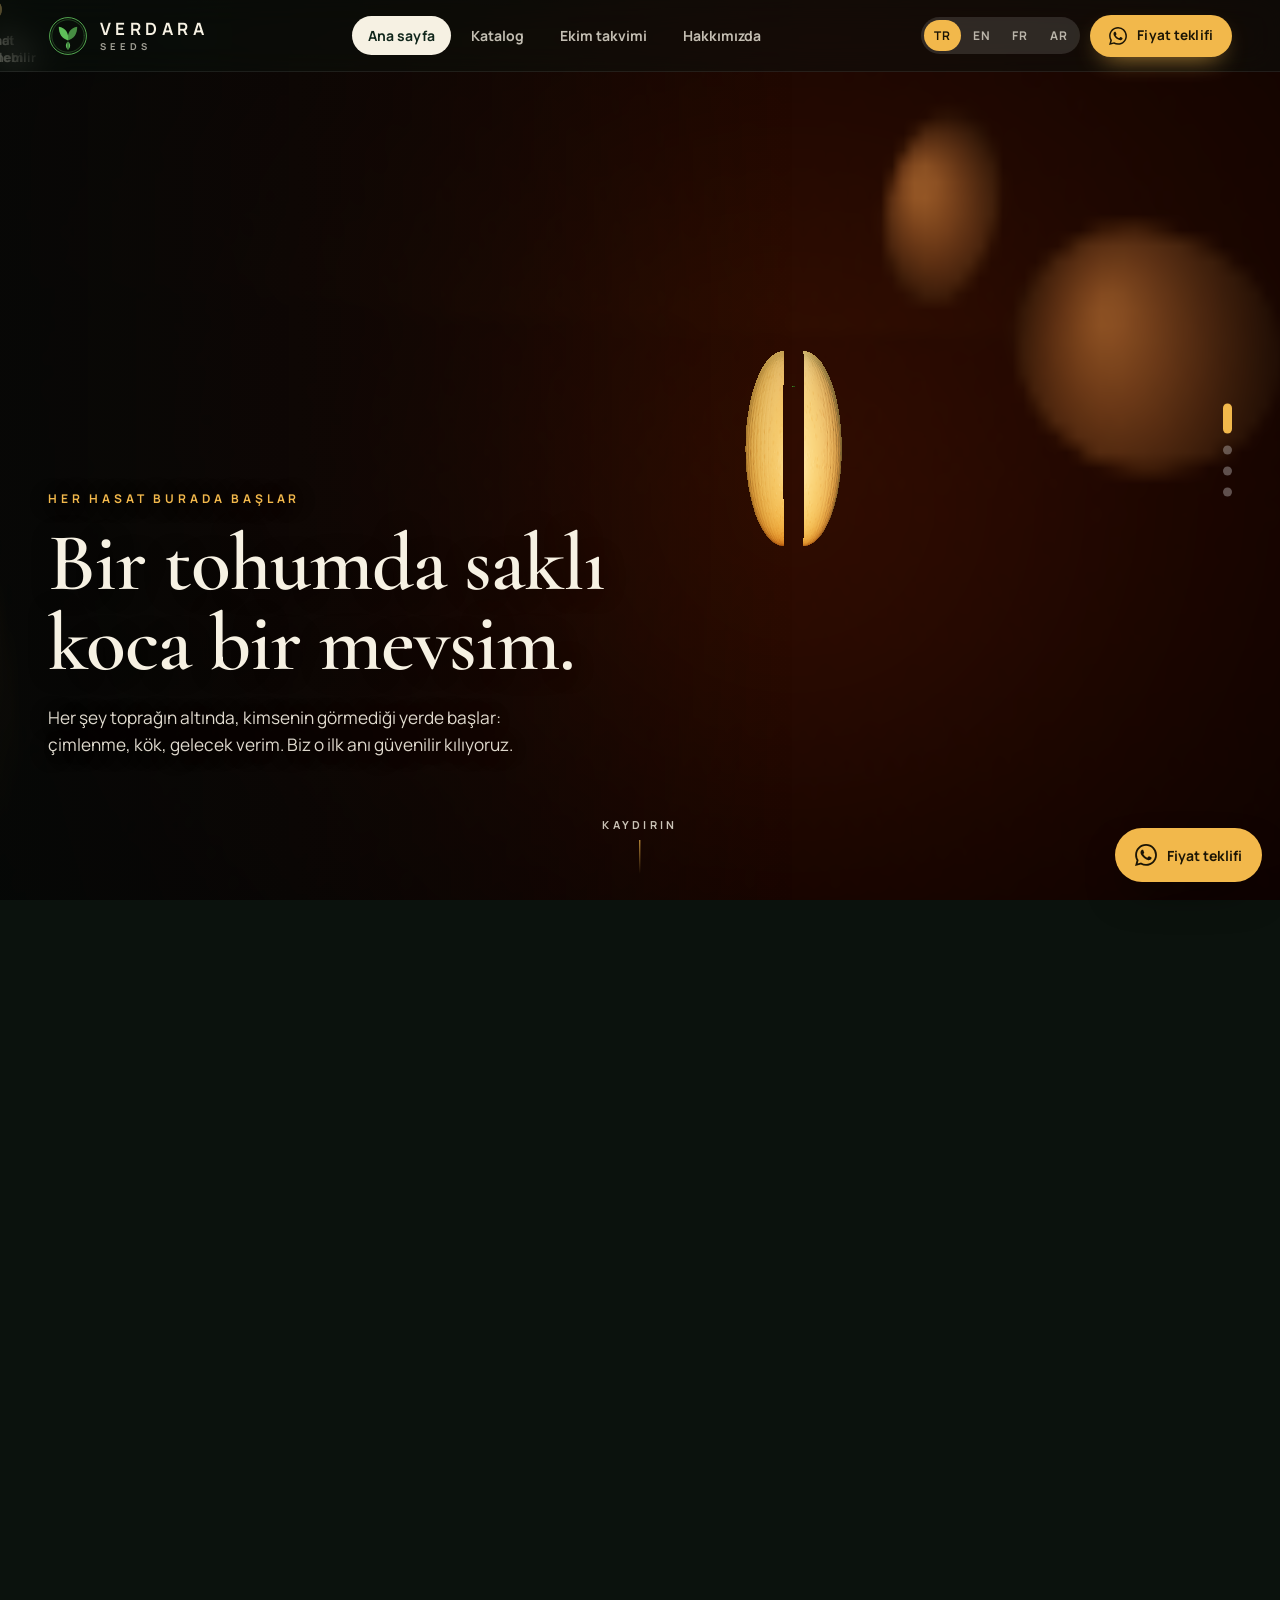
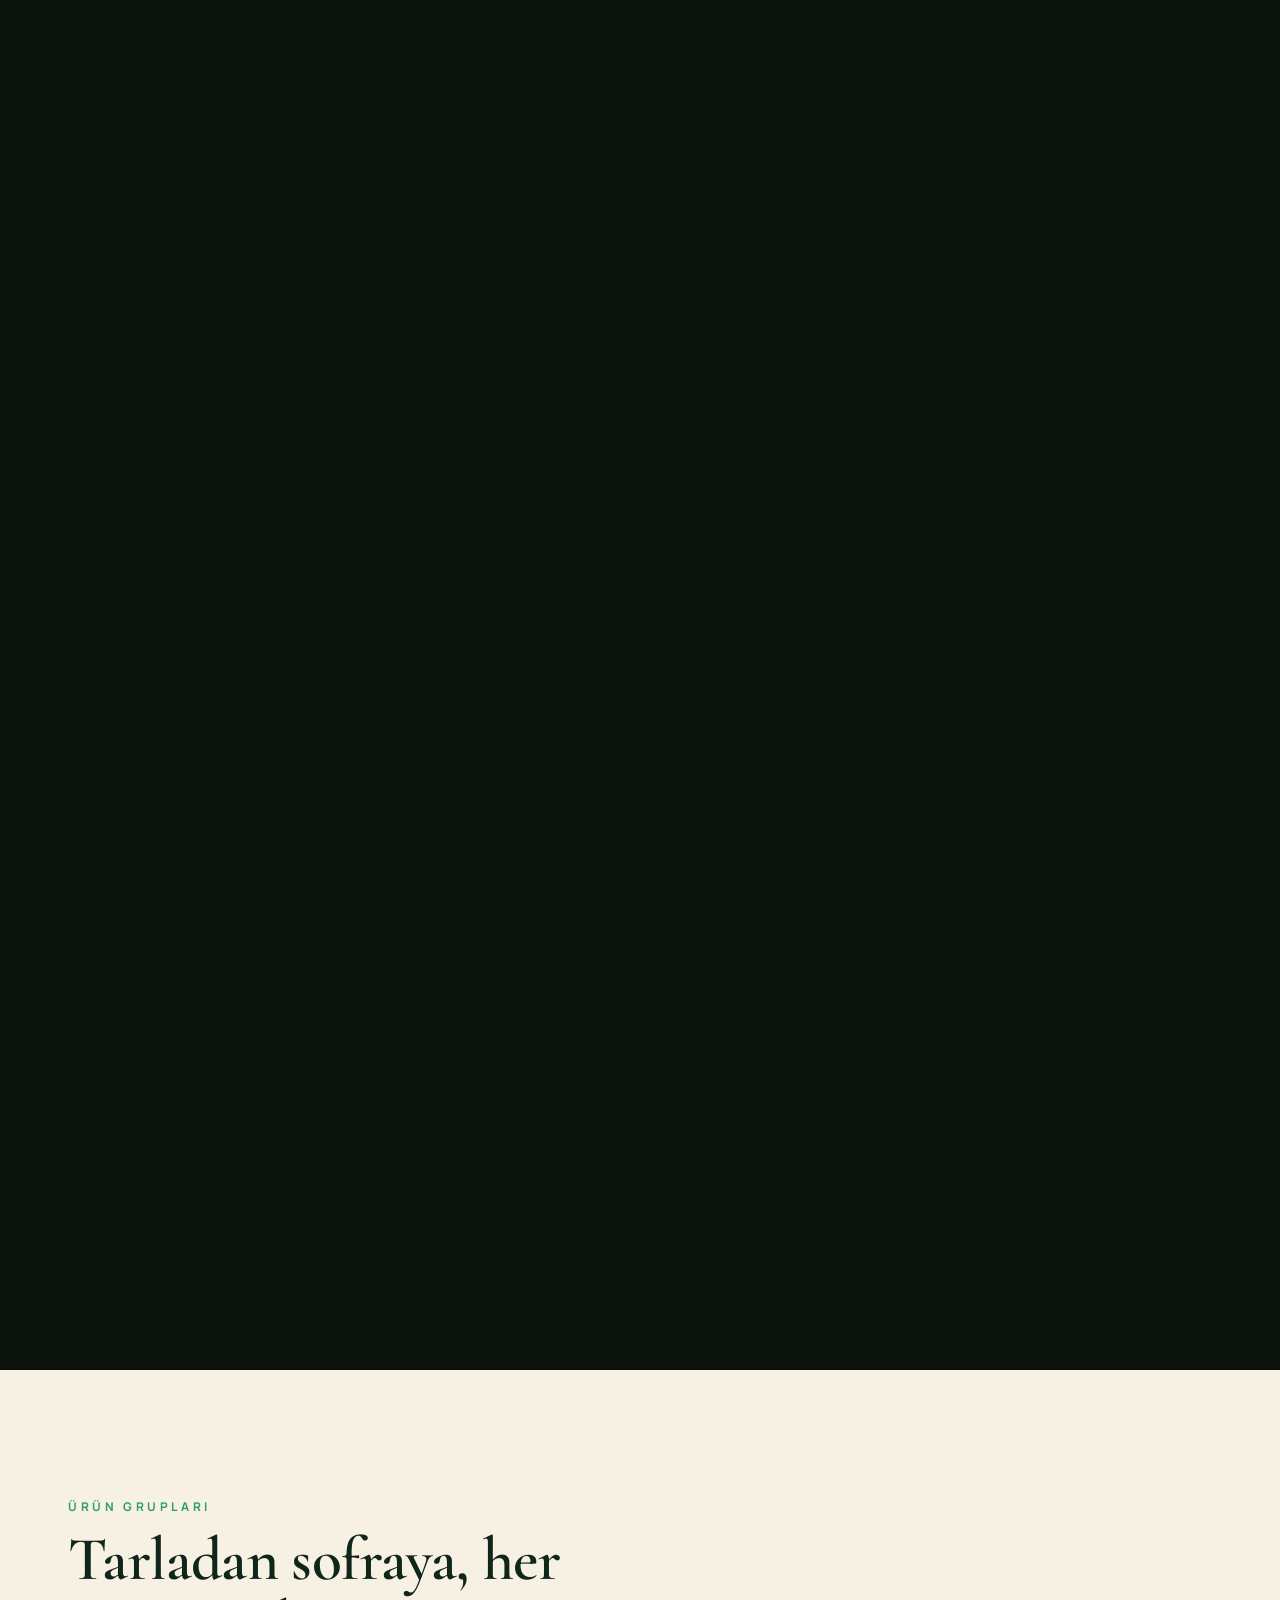
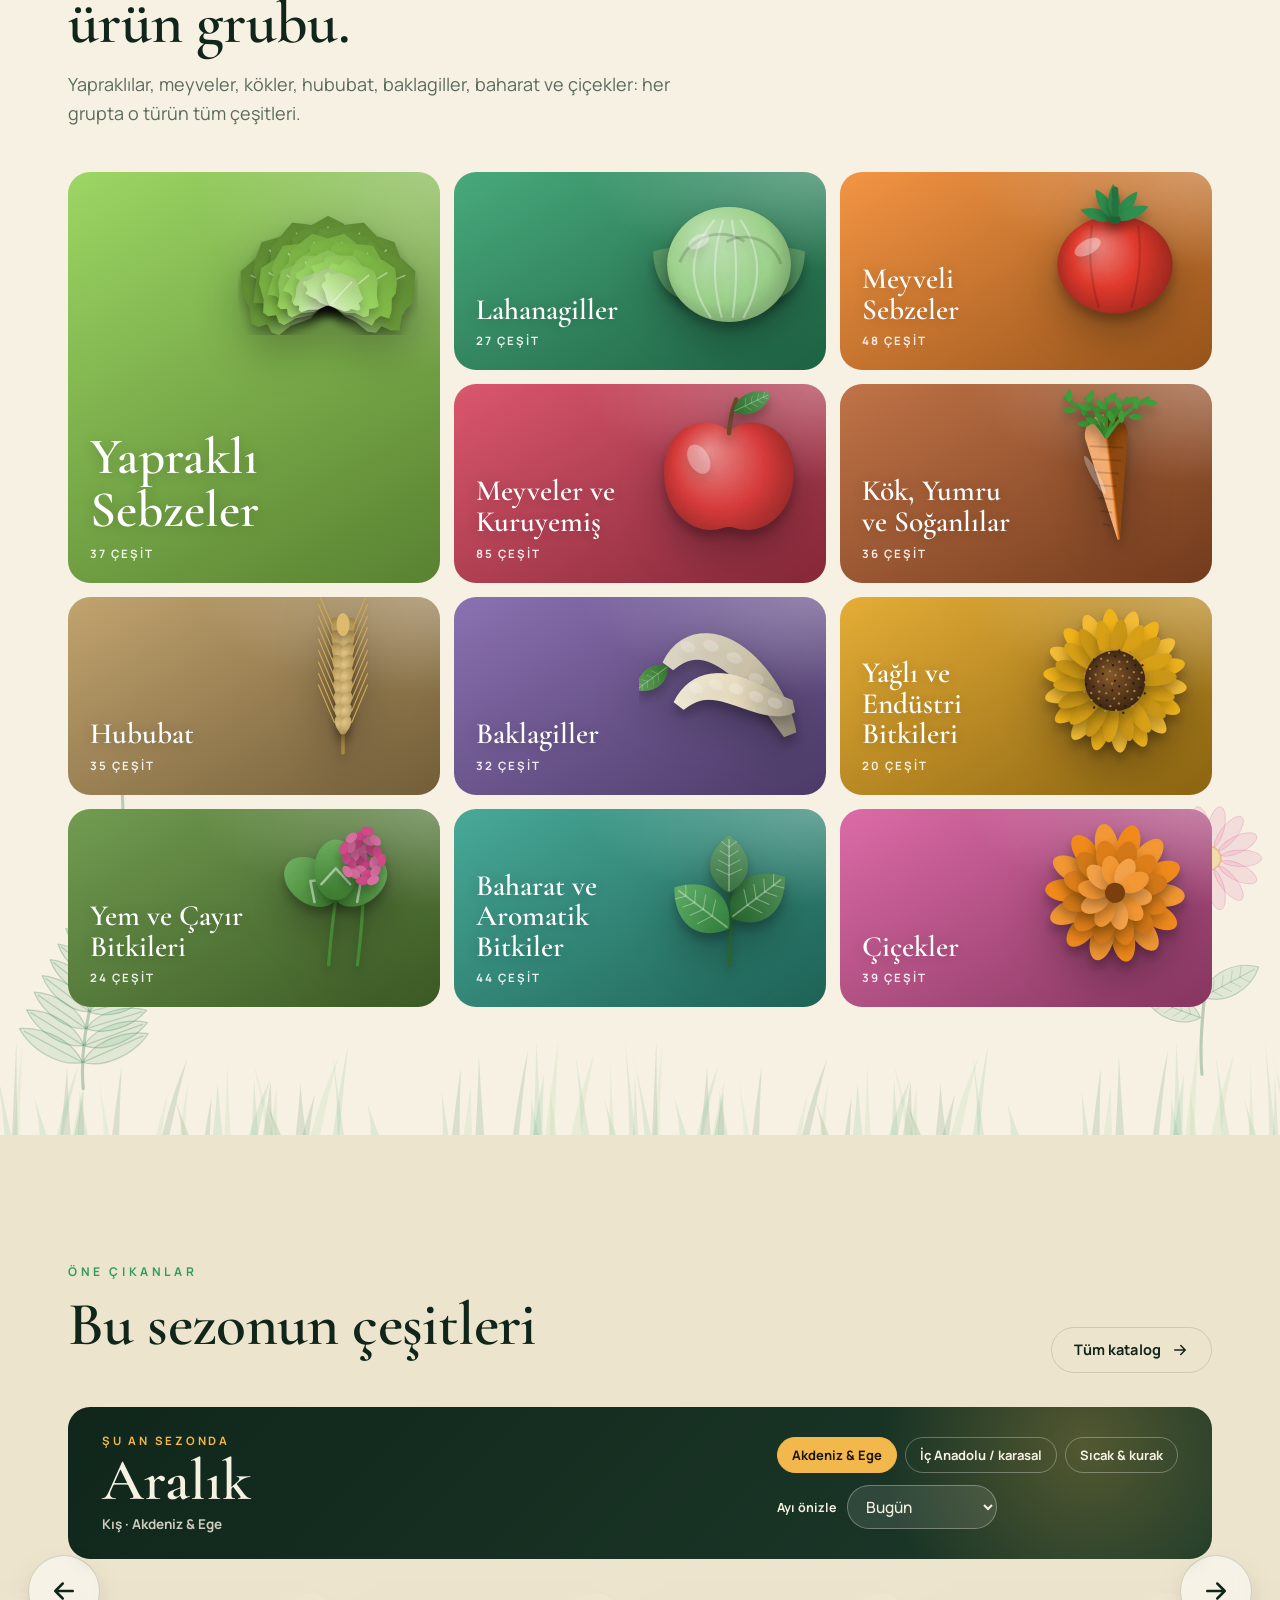
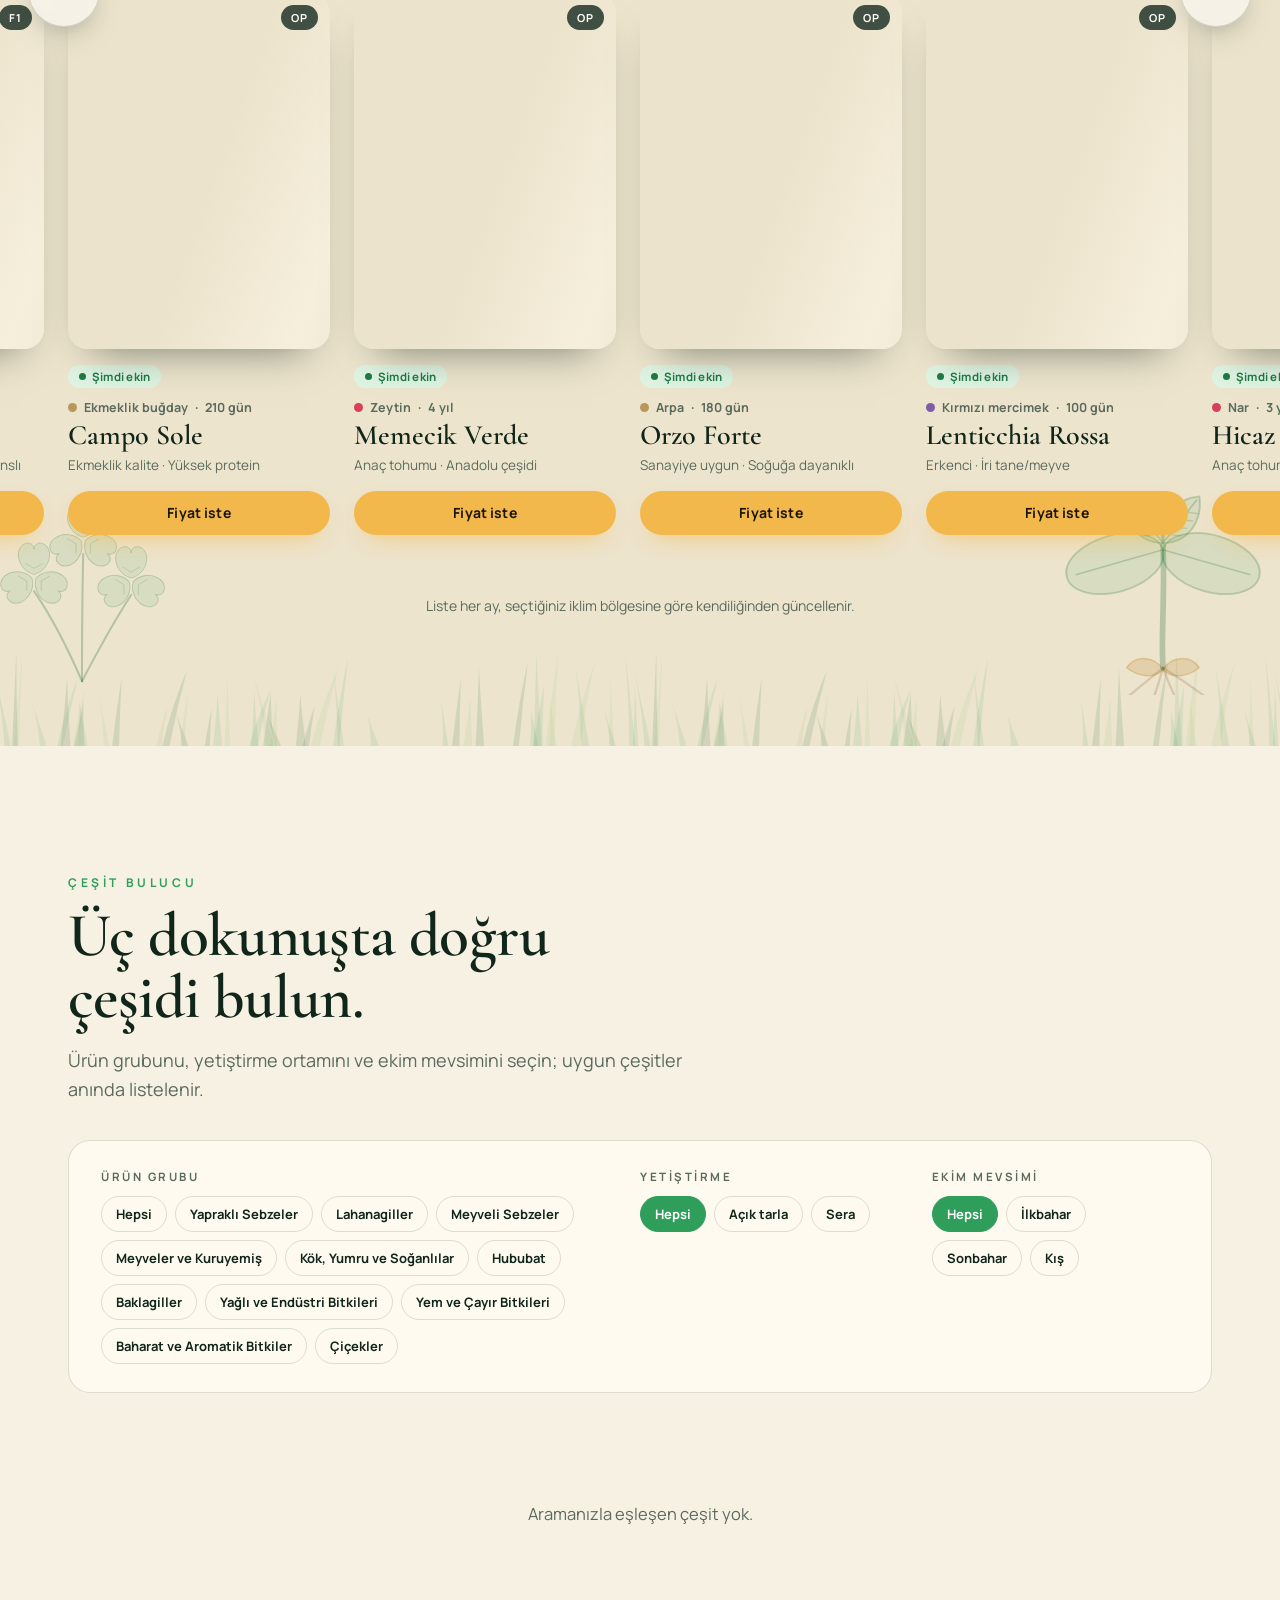
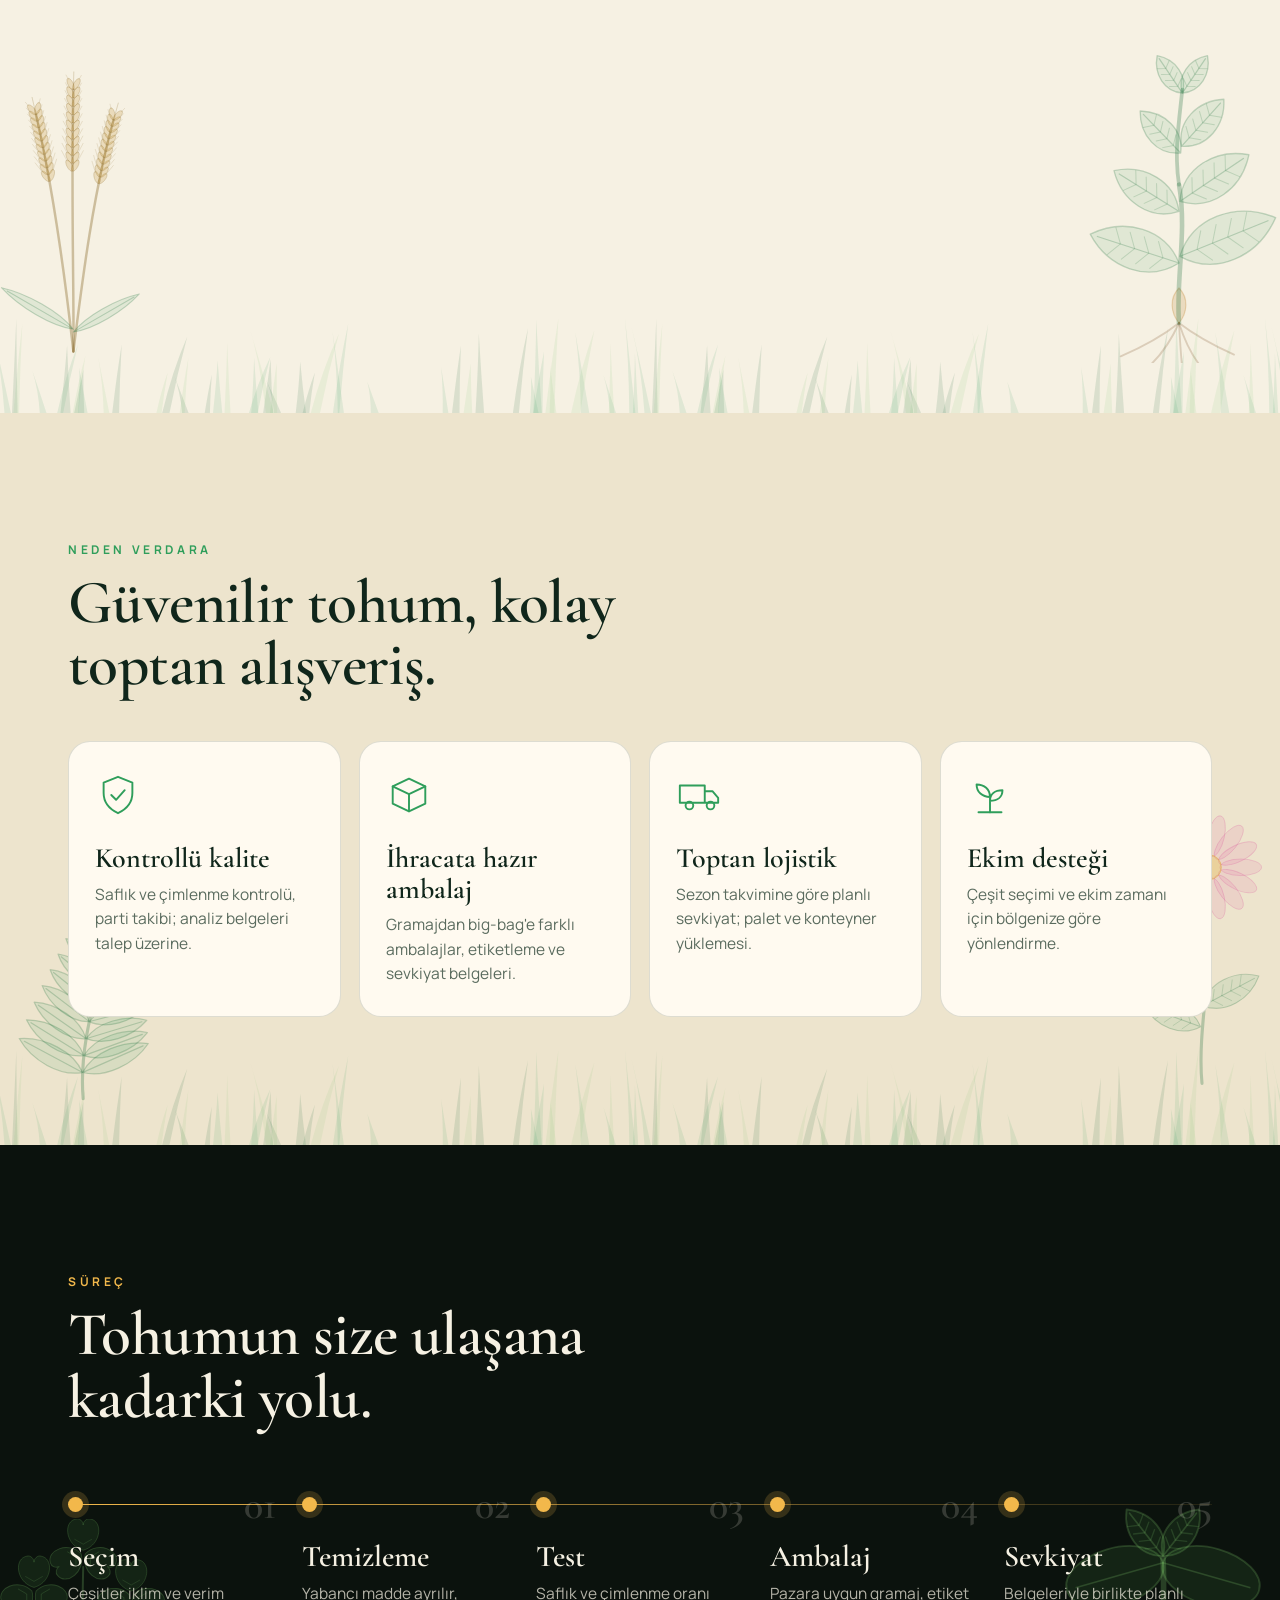
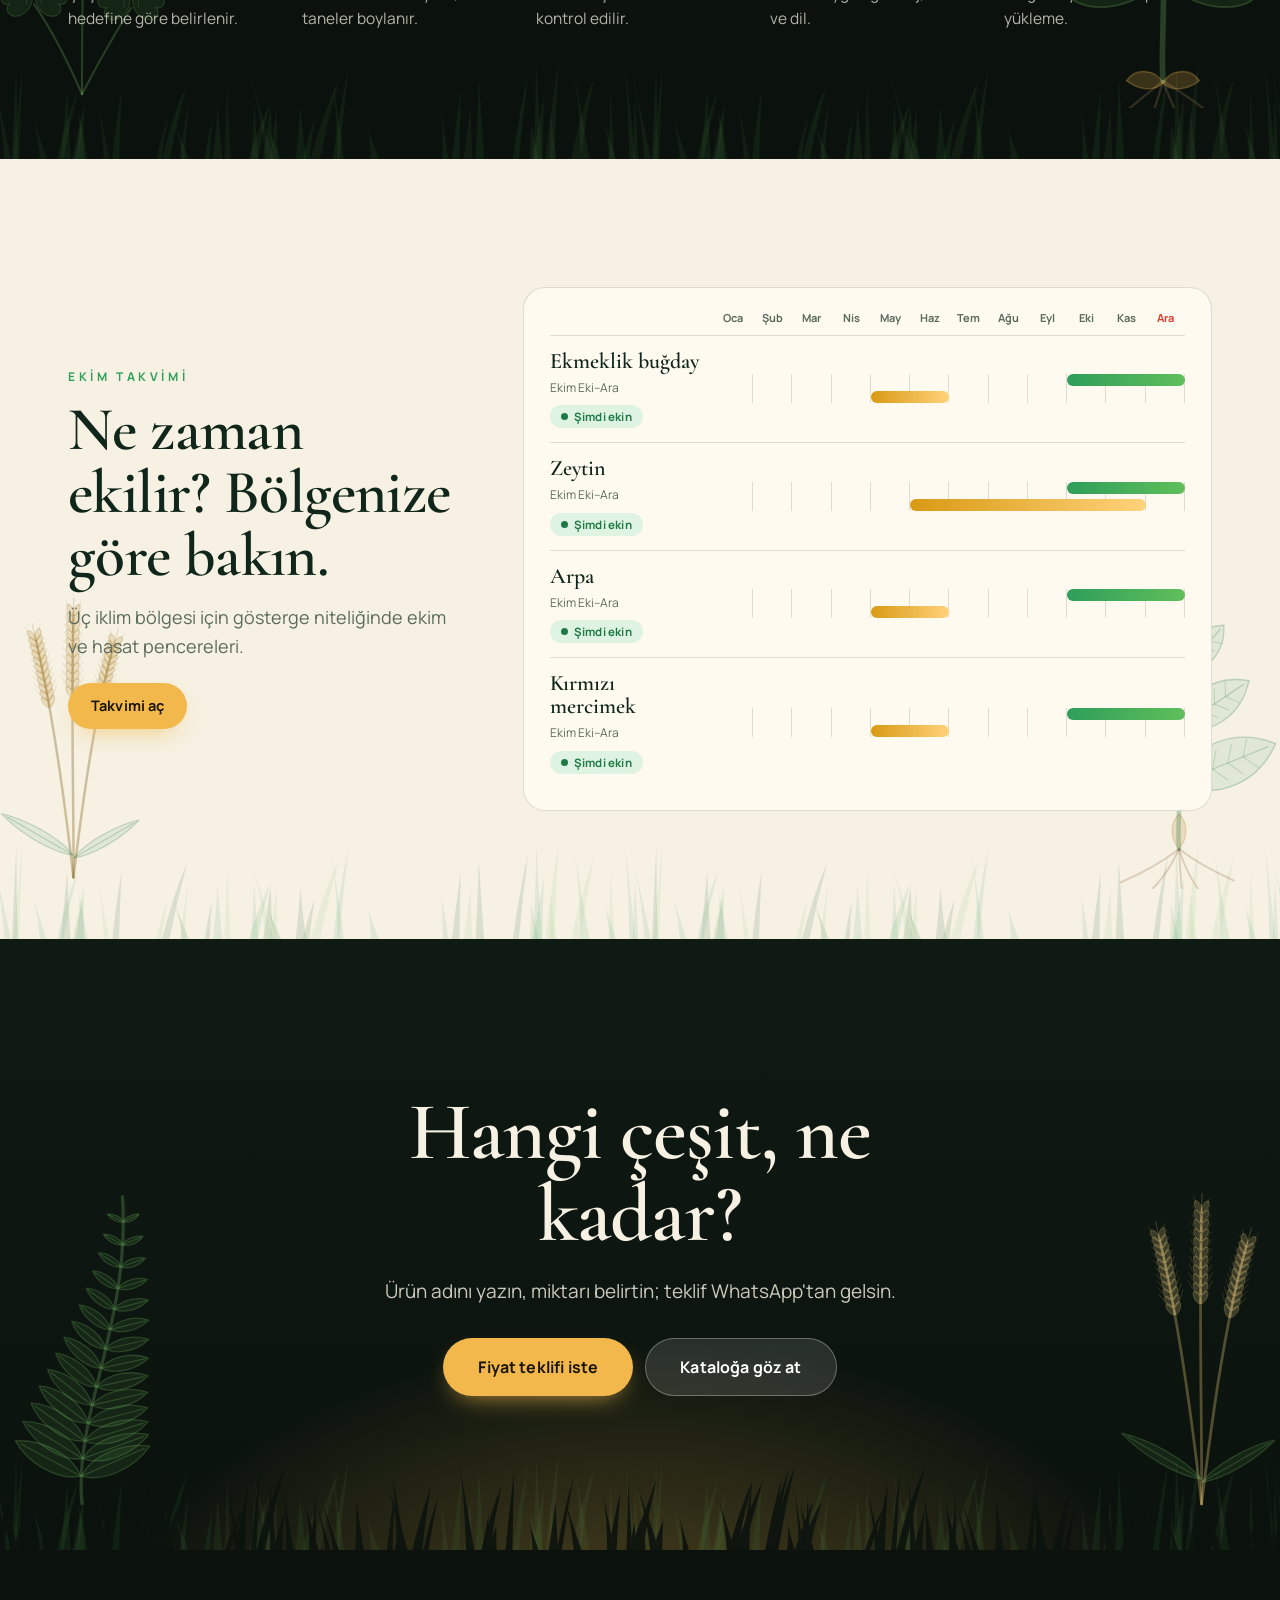
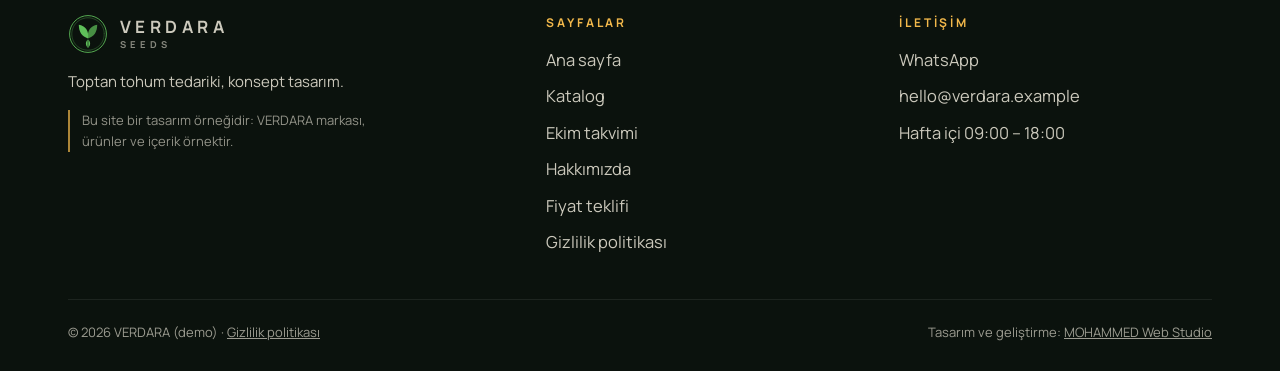
==== index.html @ 644603b7 "Phone lite mode: lighter hero background, no blur filters or plant backdrops on phones, shimmer stop" ====
<!doctype html>
<html lang="tr" dir="ltr">
<head>
<meta charset="utf-8">
<meta name="viewport" content="width=device-width,initial-scale=1,maximum-scale=1,user-scalable=no,viewport-fit=cover">
<title>VERDARA | Toptan tohum tedariki</title>
<meta name="description" content="VERDARA, toptan tohum tedariki için bir marka ve web sitesi tasarım örneğidir.">
<meta name="color-scheme" content="only light">
<meta name="supported-color-schemes" content="light">
<meta name="darkreader-lock">
<style>html{color-scheme:only light;forced-color-adjust:none;background:#f6f1e3}</style>
<meta name="robots" content="noindex,nofollow">
<meta name="theme-color" content="#0b120d">
<meta property="og:title" content="VERDARA · Seeds">
<meta property="og:description" content="Wholesale seed supply: catalogue, sowing calendar, price quotes on WhatsApp. Design demo.">
<meta property="og:image" content="https://housinasaad-creator.github.io/verdara-seeds-demo/assets/og.jpg">
<link rel="icon" href="assets/favicon.svg" type="image/svg+xml">
<link rel="stylesheet" href="css/fonts.css?v=10191741">
<link rel="stylesheet" href="css/style.css?v=10191741">
<script type="importmap">{"imports":{"three":"./js/vendor/three.module.min.js"}}</script>
</head>
<body data-page="home">
<div id="hdr"></div>

<main id="main">
  <!-- ============ the seed story (scroll-driven 3D) ============ -->
  <section class="journey" id="journey" aria-label="VERDARA">
    <div class="stage" id="stage">
      <canvas id="gl" aria-hidden="true"></canvas>
      <div class="shade"></div>
      <div class="ch on" data-ch="0"><div class="k" data-i18n="j.c1.k"></div><h1 data-i18n="j.c1.t"></h1><p data-i18n="j.c1.p"></p></div>
      <div class="ch" data-ch="1"><div class="k" data-i18n="j.c2.k"></div><h2 data-i18n="j.c2.t"></h2><p data-i18n="j.c2.p"></p></div>
      <div class="ch" data-ch="2"><div class="k" data-i18n="j.c3.k"></div><h2 data-i18n="j.c3.t"></h2><p data-i18n="j.c3.p"></p></div>
      <div class="ch" data-ch="3"><div class="k" data-i18n="j.c4.k"></div><h2 data-i18n="j.c4.t"></h2><p data-i18n="j.c4.p"></p>
        <div class="acts"><a class="btn amber" href="catalog.html" data-i18n="h.cta.b2"></a><button class="btn glass" type="button" data-openquote data-i18n="h.cta.b1"></button></div></div>
      <div class="dots" id="dots" aria-hidden="true"><i class="on"></i><i></i><i></i><i></i></div>
      <div class="hint" id="hint" aria-hidden="true"><span data-i18n="c.scroll"></span><i></i></div>
      <button class="skipj" id="skipj" type="button" data-i18n="j.skip"></button>
    </div>
  </section>

  <!-- ============ groups ============ -->
  <section class="sec" id="cats">
    <div class="wrap">
      <header class="sh" data-rv><p class="k" data-i18n="h.cats.k"></p><h2 data-i18n="h.cats.t"></h2><p class="lead" data-i18n="h.cats.p"></p></header>
      <div class="cats" id="catgrid" data-rv-stagger></div>
    </div>
  </section>

  <!-- ============ featured ============ -->
  <section class="sec tint" id="feat">
    <div class="wrap">
      <header class="sh row" data-rv><div><p class="k" data-i18n="h.feat.k"></p><h2 data-i18n="h.feat.t"></h2></div>
        <a class="btn ghost" href="catalog.html"><span data-i18n="h.feat.all"></span><svg viewBox="0 0 24 24" fill="none" stroke="currentColor" stroke-width="2" stroke-linecap="round" stroke-linejoin="round"><path d="M5 12h14M13 6l6 6-6 6"/></svg></a></header>
    </div>
    <div class="wrap"><div class="sstrip" id="sstrip" data-rv></div></div>
    <div class="railwrap">
      <div class="rnavs"><div class="rnavs-in">
        <button class="rnav" id="rprev" type="button" data-i18n-aria="c.prev" aria-label="Previous"><svg viewBox="0 0 24 24" fill="none" stroke="currentColor" stroke-width="2" stroke-linecap="round" stroke-linejoin="round"><path d="M19 12H5M11 6l-6 6 6 6"/></svg></button>
        <button class="rnav" id="rnext" type="button" data-i18n-aria="c.next" aria-label="Next"><svg viewBox="0 0 24 24" fill="none" stroke="currentColor" stroke-width="2" stroke-linecap="round" stroke-linejoin="round"><path d="M5 12h14M13 6l6 6-6 6"/></svg></button>
      </div></div>
      <div class="rail" id="rail" data-rv tabindex="0" role="region" data-i18n-aria="h.feat.t"></div>
    </div>
    <div class="wrap"><p class="snote" id="snote"></p></div>
  </section>

  <!-- ============ variety finder ============ -->
  <section class="sec" id="find">
    <div class="wrap">
      <header class="sh" data-rv><p class="k" data-i18n="fd.k"></p><h2 data-i18n="fd.t"></h2><p class="lead" data-i18n="fd.p"></p></header>
      <div class="finder" id="fd" data-rv></div>
      <div class="fdres" id="fdres"></div>
      <p class="fdmore"><a class="btn ghost" id="fdmore" href="catalog.html"><span data-i18n="fd.more"></span><svg viewBox="0 0 24 24" fill="none" stroke="currentColor" stroke-width="2" stroke-linecap="round" stroke-linejoin="round"><path d="M5 12h14M13 6l6 6-6 6"/></svg></a></p>
    </div>
  </section>

  <!-- ============ why ============ -->
  <section class="sec tint" id="why">
    <div class="wrap">
      <header class="sh" data-rv><p class="k" data-i18n="h.why.k"></p><h2 data-i18n="h.why.t"></h2></header>
      <div class="why" data-rv-stagger>
        <article><svg viewBox="0 0 48 48" fill="none" stroke="currentColor" stroke-width="2" stroke-linecap="round" stroke-linejoin="round"><path d="M24 5l15 6v11c0 10-6.5 17-15 21C15.5 39 9 32 9 22V11z"/><path d="M17 24l5 5 9-10"/></svg><h3 data-i18n="h.w1.t"></h3><p data-i18n="h.w1.p"></p></article>
        <article><svg viewBox="0 0 48 48" fill="none" stroke="currentColor" stroke-width="2" stroke-linecap="round" stroke-linejoin="round"><path d="M7 15l17-8 17 8v18L24 41 7 33z"/><path d="M7 15l17 8 17-8M24 23v18"/></svg><h3 data-i18n="h.w2.t"></h3><p data-i18n="h.w2.p"></p></article>
        <article><svg viewBox="0 0 48 48" fill="none" stroke="currentColor" stroke-width="2" stroke-linecap="round" stroke-linejoin="round"><path d="M4 14h26v18H4zM30 20h8l6 7v5H30z"/><circle cx="14" cy="35" r="4"/><circle cx="36" cy="35" r="4"/></svg><h3 data-i18n="h.w3.t"></h3><p data-i18n="h.w3.p"></p></article>
        <article><svg viewBox="0 0 48 48" fill="none" stroke="currentColor" stroke-width="2" stroke-linecap="round" stroke-linejoin="round"><path d="M24 42V24M24 26c0-8-6-13-14-13 0 8 6 13 14 13zM24 30c0-7 5-11 13-11 0 7-5 11-13 11z"/><path d="M12 42h24"/></svg><h3 data-i18n="h.w4.t"></h3><p data-i18n="h.w4.p"></p></article>
      </div>
    </div>
  </section>

  <!-- ============ process ============ -->
  <section class="sec dark" id="proc">
    <div class="wrap">
      <header class="sh" data-rv><p class="k" data-i18n="h.proc.k"></p><h2 data-i18n="h.proc.t"></h2></header>
      <ol class="steps" data-rv-stagger>
        <li><b>01</b><h3 data-i18n="h.s1.t"></h3><p data-i18n="h.s1.p"></p></li>
        <li><b>02</b><h3 data-i18n="h.s2.t"></h3><p data-i18n="h.s2.p"></p></li>
        <li><b>03</b><h3 data-i18n="h.s3.t"></h3><p data-i18n="h.s3.p"></p></li>
        <li><b>04</b><h3 data-i18n="h.s4.t"></h3><p data-i18n="h.s4.p"></p></li>
        <li><b>05</b><h3 data-i18n="h.s5.t"></h3><p data-i18n="h.s5.p"></p></li>
      </ol>
    </div>
  </section>

  <!-- ============ calendar teaser ============ -->
  <section class="sec" id="calt">
    <div class="wrap calt">
      <header class="sh" data-rv><p class="k" data-i18n="h.cal.k"></p><h2 data-i18n="h.cal.t"></h2><p class="lead" data-i18n="h.cal.p"></p><a class="btn amber" href="calendar.html" data-i18n="h.cal.btn"></a></header>
      <div class="cal-mini" id="calmini" data-rv></div>
    </div>
  </section>

  <!-- ============ call to action ============ -->
  <section class="cta" id="cta">
    <div class="wrap" data-rv>
      <h2 data-i18n="h.cta.t"></h2><p data-i18n="h.cta.p"></p>
      <div class="acts"><button class="btn amber big" type="button" data-openquote data-i18n="h.cta.b1"></button><a class="btn glass big" href="catalog.html" data-i18n="h.cta.b2"></a></div>
    </div>
  </section>
</main>

<div id="ftr"></div>
<script type="module" src="js/layout.js?v=10191741"></script>
<script type="module" src="js/home.js?v=10191741"></script>
</body>
</html>
---- css/fonts.css ----
/* CormorantGaramond latin-ext */
@font-face {
  font-family: 'Cormorant Garamond';
  font-style: italic;
  font-weight: 500 600;
  font-display: swap;
  src: url(../assets/fonts/CormorantGaramond-italic-latin-ext-a89ed2.woff2) format('woff2');
  unicode-range: U+0100-02BA, U+02BD-02C5, U+02C7-02CC, U+02CE-02D7, U+02DD-02FF, U+0304, U+0308, U+0329, U+1D00-1DBF, U+1E00-1E9F, U+1EF2-1EFF, U+2020, U+20A0-20AB, U+20AD-20C4, U+2113, U+2C60-2C7F, U+A720-A7FF;
}
/* CormorantGaramond latin */
@font-face {
  font-family: 'Cormorant Garamond';
  font-style: italic;
  font-weight: 500 600;
  font-display: swap;
  src: url(../assets/fonts/CormorantGaramond-italic-latin-25e309.woff2) format('woff2');
  unicode-range: U+0000-00FF, U+0131, U+0152-0153, U+02BB-02BC, U+02C6, U+02DA, U+02DC, U+0304, U+0308, U+0329, U+2000-206F, U+20AC, U+2122, U+2191, U+2193, U+2212, U+2215, U+FEFF, U+FFFD;
}
/* CormorantGaramond latin-ext */
@font-face {
  font-family: 'Cormorant Garamond';
  font-style: normal;
  font-weight: 500 700;
  font-display: swap;
  src: url(../assets/fonts/CormorantGaramond-normal-latin-ext-907682.woff2) format('woff2');
  unicode-range: U+0100-02BA, U+02BD-02C5, U+02C7-02CC, U+02CE-02D7, U+02DD-02FF, U+0304, U+0308, U+0329, U+1D00-1DBF, U+1E00-1E9F, U+1EF2-1EFF, U+2020, U+20A0-20AB, U+20AD-20C4, U+2113, U+2C60-2C7F, U+A720-A7FF;
}
/* CormorantGaramond latin */
@font-face {
  font-family: 'Cormorant Garamond';
  font-style: normal;
  font-weight: 500 700;
  font-display: swap;
  src: url(../assets/fonts/CormorantGaramond-normal-latin-2fed1d.woff2) format('woff2');
  unicode-range: U+0000-00FF, U+0131, U+0152-0153, U+02BB-02BC, U+02C6, U+02DA, U+02DC, U+0304, U+0308, U+0329, U+2000-206F, U+20AC, U+2122, U+2191, U+2193, U+2212, U+2215, U+FEFF, U+FFFD;
}
/* Manrope latin-ext */
@font-face {
  font-family: 'Manrope';
  font-style: normal;
  font-weight: 400 700;
  font-display: swap;
  src: url(../assets/fonts/Manrope-normal-latin-ext-b4290e.woff2) format('woff2');
  unicode-range: U+0100-02BA, U+02BD-02C5, U+02C7-02CC, U+02CE-02D7, U+02DD-02FF, U+0304, U+0308, U+0329, U+1D00-1DBF, U+1E00-1E9F, U+1EF2-1EFF, U+2020, U+20A0-20AB, U+20AD-20C4, U+2113, U+2C60-2C7F, U+A720-A7FF;
}
/* Manrope latin */
@font-face {
  font-family: 'Manrope';
  font-style: normal;
  font-weight: 400 700;
  font-display: swap;
  src: url(../assets/fonts/Manrope-normal-latin-cf48e3.woff2) format('woff2');
  unicode-range: U+0000-00FF, U+0131, U+0152-0153, U+02BB-02BC, U+02C6, U+02DA, U+02DC, U+0304, U+0308, U+0329, U+2000-206F, U+20AC, U+2122, U+2191, U+2193, U+2212, U+2215, U+FEFF, U+FFFD;
}
/* MarkaziText arabic */
@font-face {
  font-family: 'Markazi Text';
  font-style: normal;
  font-weight: 500 700;
  font-display: swap;
  src: url(../assets/fonts/MarkaziText-normal-arabic-e2981c.woff2) format('woff2');
  unicode-range: U+0600-06FF, U+0750-077F, U+0870-0891, U+0897-08E1, U+08E3-08FF, U+200C-200E, U+2010-2011, U+204F, U+2E41, U+FB50-FDFF, U+FE70-FE74, U+FE76-FEFC, U+102E0-102FB, U+10E60-10E7E, U+10EC2-10EC7, U+10EC9-10EEE, U+10EF0-10EFF, U+1EE00-1EE03, U+1EE05-1EE1F, U+1EE21-1EE22, U+1EE24, U+1EE27, U+1EE29-1EE32, U+1EE34-1EE37, U+1EE39, U+1EE3B, U+1EE42, U+1EE47, U+1EE49, U+1EE4B, U+1EE4D-1EE4F, U+1EE51-1EE52, U+1EE54, U+1EE57, U+1EE59, U+1EE5B, U+1EE5D, U+1EE5F, U+1EE61-1EE62, U+1EE64, U+1EE67-1EE6A, U+1EE6C-1EE72, U+1EE74-1EE77, U+1EE79-1EE7C, U+1EE7E, U+1EE80-1EE89, U+1EE8B-1EE9B, U+1EEA1-1EEA3, U+1EEA5-1EEA9, U+1EEAB-1EEBB, U+1EEF0-1EEF1;
}
/* MarkaziText latin-ext */
@font-face {
  font-family: 'Markazi Text';
  font-style: normal;
  font-weight: 500 700;
  font-display: swap;
  src: url(../assets/fonts/MarkaziText-normal-latin-ext-f10d7f.woff2) format('woff2');
  unicode-range: U+0100-02BA, U+02BD-02C5, U+02C7-02CC, U+02CE-02D7, U+02DD-02FF, U+0304, U+0308, U+0329, U+1D00-1DBF, U+1E00-1E9F, U+1EF2-1EFF, U+2020, U+20A0-20AB, U+20AD-20C4, U+2113, U+2C60-2C7F, U+A720-A7FF;
}
/* MarkaziText latin */
@font-face {
  font-family: 'Markazi Text';
  font-style: normal;
  font-weight: 500 700;
  font-display: swap;
  src: url(../assets/fonts/MarkaziText-normal-latin-f6113d.woff2) format('woff2');
  unicode-range: U+0000-00FF, U+0131, U+0152-0153, U+02BB-02BC, U+02C6, U+02DA, U+02DC, U+0304, U+0308, U+0329, U+2000-206F, U+20AC, U+2122, U+2191, U+2193, U+2212, U+2215, U+FEFF, U+FFFD;
}
/* Tajawal arabic */
@font-face {
  font-family: 'Tajawal';
  font-style: normal;
  font-weight: 400;
  font-display: swap;
  src: url(../assets/fonts/Tajawal-normal-arabic-3a7b8d.woff2) format('woff2');
  unicode-range: U+0600-06FF, U+0750-077F, U+0870-0891, U+0897-08E1, U+08E3-08FF, U+200C-200E, U+2010-2011, U+204F, U+2E41, U+FB50-FDFF, U+FE70-FE74, U+FE76-FEFC, U+102E0-102FB, U+10E60-10E7E, U+10EC2-10EC7, U+10EC9-10EEE, U+10EF0-10EFF, U+1EE00-1EE03, U+1EE05-1EE1F, U+1EE21-1EE22, U+1EE24, U+1EE27, U+1EE29-1EE32, U+1EE34-1EE37, U+1EE39, U+1EE3B, U+1EE42, U+1EE47, U+1EE49, U+1EE4B, U+1EE4D-1EE4F, U+1EE51-1EE52, U+1EE54, U+1EE57, U+1EE59, U+1EE5B, U+1EE5D, U+1EE5F, U+1EE61-1EE62, U+1EE64, U+1EE67-1EE6A, U+1EE6C-1EE72, U+1EE74-1EE77, U+1EE79-1EE7C, U+1EE7E, U+1EE80-1EE89, U+1EE8B-1EE9B, U+1EEA1-1EEA3, U+1EEA5-1EEA9, U+1EEAB-1EEBB, U+1EEF0-1EEF1;
}
/* Tajawal latin */
@font-face {
  font-family: 'Tajawal';
  font-style: normal;
  font-weight: 400;
  font-display: swap;
  src: url(../assets/fonts/Tajawal-normal-latin-81dd27.woff2) format('woff2');
  unicode-range: U+0000-00FF, U+0131, U+0152-0153, U+02BB-02BC, U+02C6, U+02DA, U+02DC, U+0304, U+0308, U+0329, U+2000-206F, U+20AC, U+2122, U+2191, U+2193, U+2212, U+2215, U+FEFF, U+FFFD;
}
/* Tajawal arabic */
@font-face {
  font-family: 'Tajawal';
  font-style: normal;
  font-weight: 500;
  font-display: swap;
  src: url(../assets/fonts/Tajawal-normal-arabic-6bda0a.woff2) format('woff2');
  unicode-range: U+0600-06FF, U+0750-077F, U+0870-0891, U+0897-08E1, U+08E3-08FF, U+200C-200E, U+2010-2011, U+204F, U+2E41, U+FB50-FDFF, U+FE70-FE74, U+FE76-FEFC, U+102E0-102FB, U+10E60-10E7E, U+10EC2-10EC7, U+10EC9-10EEE, U+10EF0-10EFF, U+1EE00-1EE03, U+1EE05-1EE1F, U+1EE21-1EE22, U+1EE24, U+1EE27, U+1EE29-1EE32, U+1EE34-1EE37, U+1EE39, U+1EE3B, U+1EE42, U+1EE47, U+1EE49, U+1EE4B, U+1EE4D-1EE4F, U+1EE51-1EE52, U+1EE54, U+1EE57, U+1EE59, U+1EE5B, U+1EE5D, U+1EE5F, U+1EE61-1EE62, U+1EE64, U+1EE67-1EE6A, U+1EE6C-1EE72, U+1EE74-1EE77, U+1EE79-1EE7C, U+1EE7E, U+1EE80-1EE89, U+1EE8B-1EE9B, U+1EEA1-1EEA3, U+1EEA5-1EEA9, U+1EEAB-1EEBB, U+1EEF0-1EEF1;
}
/* Tajawal latin */
@font-face {
  font-family: 'Tajawal';
  font-style: normal;
  font-weight: 500;
  font-display: swap;
  src: url(../assets/fonts/Tajawal-normal-latin-96bd64.woff2) format('woff2');
  unicode-range: U+0000-00FF, U+0131, U+0152-0153, U+02BB-02BC, U+02C6, U+02DA, U+02DC, U+0304, U+0308, U+0329, U+2000-206F, U+20AC, U+2122, U+2191, U+2193, U+2212, U+2215, U+FEFF, U+FFFD;
}
/* Tajawal arabic */
@font-face {
  font-family: 'Tajawal';
  font-style: normal;
  font-weight: 700;
  font-display: swap;
  src: url(../assets/fonts/Tajawal-normal-arabic-37b920.woff2) format('woff2');
  unicode-range: U+0600-06FF, U+0750-077F, U+0870-0891, U+0897-08E1, U+08E3-08FF, U+200C-200E, U+2010-2011, U+204F, U+2E41, U+FB50-FDFF, U+FE70-FE74, U+FE76-FEFC, U+102E0-102FB, U+10E60-10E7E, U+10EC2-10EC7, U+10EC9-10EEE, U+10EF0-10EFF, U+1EE00-1EE03, U+1EE05-1EE1F, U+1EE21-1EE22, U+1EE24, U+1EE27, U+1EE29-1EE32, U+1EE34-1EE37, U+1EE39, U+1EE3B, U+1EE42, U+1EE47, U+1EE49, U+1EE4B, U+1EE4D-1EE4F, U+1EE51-1EE52, U+1EE54, U+1EE57, U+1EE59, U+1EE5B, U+1EE5D, U+1EE5F, U+1EE61-1EE62, U+1EE64, U+1EE67-1EE6A, U+1EE6C-1EE72, U+1EE74-1EE77, U+1EE79-1EE7C, U+1EE7E, U+1EE80-1EE89, U+1EE8B-1EE9B, U+1EEA1-1EEA3, U+1EEA5-1EEA9, U+1EEAB-1EEBB, U+1EEF0-1EEF1;
}
/* Tajawal latin */
@font-face {
  font-family: 'Tajawal';
  font-style: normal;
  font-weight: 700;
  font-display: swap;
  src: url(../assets/fonts/Tajawal-normal-latin-b9affe.woff2) format('woff2');
  unicode-range: U+0000-00FF, U+0131, U+0152-0153, U+02BB-02BC, U+02C6, U+02DA, U+02DC, U+0304, U+0308, U+0329, U+2000-206F, U+20AC, U+2122, U+2191, U+2193, U+2212, U+2215, U+FEFF, U+FFFD;
}
---- css/style.css ----
/* VERDARA: design system. Light paper pages, a dark soil-to-sky story hero, amber call-to-actions. Logical properties throughout so Arabic (RTL) mirrors correctly. */
:root{
  color-scheme:only light;
  --ink:#10261b; --ink2:#264636; --soil:#0b120d; --soil2:#16231b;
  --paper:#f6f1e3; --paper2:#ede4cd; --card:#fffaf0;
  --leaf:#5fbf5a; --leaf2:#2f9e5b; --amber:#f2b84b; --amber2:#ffd27a;
  --mut:#5a6b5e; --line:rgba(16,38,27,.14);
  --serif:'Cormorant Garamond',Georgia,serif; --sans:'Manrope',system-ui,sans-serif;
  --r:22px; --wrap:1240px; --hh:72px; --pad:clamp(18px,4vw,48px);
  --mark-cut:#0e1712;
}
:lang(ar){--serif:'Markazi Text','Cormorant Garamond',serif;--sans:'Tajawal','Manrope',system-ui,sans-serif}
*{box-sizing:border-box}
html{-webkit-text-size-adjust:100%;scroll-behavior:smooth}
html.noscroll{overflow:hidden}
body{font-variant-numeric:lining-nums;margin:0;background:var(--paper);color:var(--ink);font:400 16.5px/1.6 var(--sans);overflow-x:hidden;-webkit-font-smoothing:antialiased}
:lang(ar) body{font-size:17.5px;line-height:1.75}
img{max-width:100%}
a{color:inherit}
h1,h2,h3,h4,p{margin:0}
.wrap{max-width:var(--wrap);margin-inline:auto;padding-inline:var(--pad)}
.skip{position:fixed;inset-block-start:-60px;inset-inline-start:12px;z-index:100;background:var(--amber);color:#1a1405;padding:10px 16px;border-radius:99px;font-weight:700;transition:inset-block-start .2s}
.skip:focus{inset-block-start:12px}
:focus-visible{outline:3px solid var(--amber);outline-offset:3px;border-radius:6px}

@view-transition{navigation:auto}
::view-transition-old(root){animation:vtout .22s ease both}
::view-transition-new(root){animation:vtin .38s ease both}
@keyframes vtout{to{opacity:0}}
@keyframes vtin{from{opacity:0;transform:translateY(8px)}}

/* ============ buttons ============ */
.btn{display:inline-flex;align-items:center;justify-content:center;gap:10px;min-height:46px;padding:0 22px;border-radius:99px;border:1px solid transparent;font:700 14.5px/1 var(--sans);letter-spacing:.01em;cursor:pointer;text-decoration:none;background:none;color:inherit;transition:transform .25s,box-shadow .25s,background .25s,color .25s,border-color .25s}
:lang(ar) .btn{font-size:16px}
.btn svg{width:18px;height:18px;flex:none}
.btn.amber{background:var(--amber);color:#1a1405;box-shadow:0 10px 26px -12px rgba(242,184,75,.9)}
.btn.amber:hover{transform:translateY(-2px);background:var(--amber2)}
.btn.ghost{border-color:var(--line);color:var(--ink)}
.btn.ghost:hover{border-color:var(--ink);background:rgba(16,38,27,.05)}
.btn.glass{background:rgba(255,255,255,.12);border-color:rgba(255,255,255,.3);color:#fff;-webkit-backdrop-filter:blur(8px);backdrop-filter:blur(8px)}
.btn.glass:hover{background:rgba(255,255,255,.22)}
.btn.big{min-height:58px;padding:0 34px;font-size:16px}
.lnk{background:none;border:0;color:var(--mut);font:600 13.5px var(--sans);text-decoration:underline;cursor:pointer;padding:6px}

/* ============ header ============ */
.hdr{position:fixed;inset:0 0 auto 0;height:var(--hh);display:flex;align-items:center;gap:18px;padding-inline:var(--pad);z-index:60;background:rgba(246,241,227,.8);-webkit-backdrop-filter:blur(16px) saturate(1.2);backdrop-filter:blur(16px) saturate(1.2);border-bottom:1px solid var(--line);transition:background .35s,color .35s,border-color .35s}
.hdr.over{background:rgba(11,18,13,.52);color:#f6f1e3;border-bottom-color:rgba(255,255,255,.08)}
.brand{display:flex;align-items:center;gap:12px;text-decoration:none;color:inherit}
.mark{width:40px;height:40px;flex:none;color:var(--leaf2)}
.hdr.over .mark,.ftr .mark{color:var(--leaf);--mark-cut:#0b120d}
.bn b{display:block;font:700 17px/1 var(--sans);letter-spacing:.26em}
.bn em{display:block;font:700 9.5px/1 var(--sans);letter-spacing:.42em;font-style:normal;opacity:.65;margin-top:5px}
.nav{display:flex;gap:4px;margin-inline:auto}
.nav a{padding:10px 16px;border-radius:99px;text-decoration:none;font:700 14px var(--sans);opacity:.78;transition:opacity .2s,background .2s}
.nav a:hover{opacity:1;background:rgba(127,127,127,.12)}
.nav a.on{opacity:1;background:var(--ink);color:var(--paper)}
.hdr.over .nav a.on{background:var(--paper);color:var(--ink)}
.tools{display:flex;align-items:center;gap:10px}
.lang{display:flex;gap:2px;padding:3px;border-radius:99px;background:rgba(16,38,27,.08)}
.hdr.over .lang{background:rgba(255,255,255,.12)}
.lang button{border:0;background:none;color:inherit;font:700 12px var(--sans);letter-spacing:.06em;padding:7px 10px;border-radius:99px;cursor:pointer;opacity:.7;transition:background .2s,opacity .2s}
.lang button[aria-pressed=true]{background:var(--amber);color:#1a1405;opacity:1}
.hq{min-height:42px;padding:0 18px;font-size:13.5px;position:relative}
.cnt{min-width:20px;height:20px;border-radius:99px;background:#1a1405;color:var(--amber);font:800 11px/20px var(--sans);text-align:center;padding:0 5px}
.burger{display:none;width:44px;height:44px;border-radius:50%;border:1px solid var(--line);background:none;color:inherit;cursor:pointer;position:relative}
.hdr.over .burger{border-color:rgba(255,255,255,.25)}
.burger i,.burger i::before{position:absolute;inset-inline-start:13px;width:16px;height:2px;border-radius:2px;background:currentColor;transition:transform .3s}
.burger i{top:21px}.burger i::before{content:'';top:-6px;inset-inline-start:0;box-shadow:0 12px 0 currentColor}
.hdr.open .burger i{transform:rotate(45deg)}.hdr.open .burger i::before{top:0;box-shadow:none;transform:rotate(90deg)}
.mnav{position:fixed;inset:var(--hh) 0 0 0;z-index:55;background:var(--soil);color:var(--paper);display:flex;flex-direction:column;gap:6px;padding:30px var(--pad);transform:translateY(-8px);opacity:0;pointer-events:none;transition:opacity .3s,transform .3s}
.mnav.on{opacity:1;transform:none;pointer-events:auto}
.mnav a{font:600 clamp(32px,9vw,48px)/1.2 var(--serif);text-decoration:none;padding:8px 0;border-bottom:1px solid rgba(255,255,255,.08)}
.mnav .lang{margin-top:22px;align-self:flex-start;background:rgba(255,255,255,.1)}
main{display:block}
body:not([data-page=home]) main{padding-top:var(--hh)}

/* ============ hero: the seed story ============ */
.journey{position:relative;height:330vh;background:var(--soil)}
.stage{position:sticky;top:0;height:100vh;height:100lvh;overflow:hidden;background:linear-gradient(180deg,var(--sky1,#05080a),var(--sky2,#0b100d))}
.stage canvas{position:absolute;inset:0;width:100%;height:100%;display:block;opacity:0;transition:opacity .9s ease}
.stage.live canvas{opacity:1}
.shade{position:absolute;inset:0;pointer-events:none;background:linear-gradient(90deg,rgba(6,10,8,.74) 0%,rgba(6,10,8,.34) 38%,transparent 62%),radial-gradient(130% 100% at 62% 48%,transparent 56%,rgba(0,0,0,.42))}
.ch{position:absolute;inset-inline-start:var(--pad);bottom:calc(13vh + var(--tb,0px));max-width:min(580px,88vw);color:#f6f1e3;opacity:0;transform:translateY(26px);transition:opacity .55s ease,transform .7s cubic-bezier(.2,.7,.2,1);pointer-events:none;text-shadow:0 2px 24px rgba(0,0,0,.35)}
.ch.on{opacity:1;transform:none;pointer-events:auto}
.ch .k{font:700 12px var(--sans);letter-spacing:.32em;text-transform:uppercase;color:var(--amber);margin-bottom:16px}
:lang(ar) .ch .k{letter-spacing:.04em;font-size:15px}
.ch h1,.ch h2{font:600 clamp(42px,6.4vw,96px)/.98 var(--serif);letter-spacing:-.012em;margin-bottom:20px}
:lang(ar) .ch h1,:lang(ar) .ch h2{line-height:1.12}
.ch p{font-size:clamp(16px,1.35vw,19px);max-width:46ch;color:rgba(246,241,227,.9);margin-bottom:24px}
.acts{display:flex;gap:12px;flex-wrap:wrap}
.dots{position:absolute;inset-inline-end:var(--pad);top:50%;transform:translateY(-50%);display:flex;flex-direction:column;gap:12px}
.dots i{width:9px;height:9px;border-radius:50%;background:rgba(255,255,255,.3);cursor:pointer;transition:all .4s}
.dots i.on{background:var(--amber);height:30px;border-radius:6px}
.hint{position:absolute;inset-inline-start:50%;bottom:calc(26px + var(--tb,0px));transform:translateX(-50%);display:flex;flex-direction:column;align-items:center;gap:8px;color:rgba(246,241,227,.8);font:700 11px var(--sans);letter-spacing:.3em;text-transform:uppercase;transition:opacity .4s}
.hint.gone{opacity:0}
.hint i{width:1px;height:34px;background:linear-gradient(var(--amber),transparent);animation:hint 1.8s ease-in-out infinite}
@keyframes hint{0%{transform:scaleY(0);transform-origin:top}50%{transform:scaleY(1);transform-origin:top}51%{transform-origin:bottom}100%{transform:scaleY(0);transform-origin:bottom}}
.skipj{position:absolute;inset-inline-end:var(--pad);bottom:calc(24px + var(--tb,0px));background:rgba(255,255,255,.12);border:1px solid rgba(255,255,255,.25);color:#fff;font:700 12px var(--sans);letter-spacing:.06em;padding:10px 16px;border-radius:99px;cursor:pointer;-webkit-backdrop-filter:blur(8px);backdrop-filter:blur(8px)}
.skipj:hover{background:rgba(255,255,255,.22)}
.no3d .journey{height:auto}
.no3d .stage{position:relative;height:auto;min-height:100svh;padding:150px var(--pad) 90px;background:radial-gradient(90% 70% at 70% 30%,#27402f,#0b120d)}
.no3d .ch{position:relative;opacity:1;transform:none;inset:auto;margin-bottom:56px;pointer-events:auto}
.no3d .stage canvas,.no3d .dots,.no3d .hint,.no3d .skipj,.no3d .shade{display:none}

/* ============ sections ============ */
.sec{padding:clamp(70px,10vw,140px) 0}
.sec.tint{background:var(--paper2)}
.sec.dark{background:var(--soil);color:var(--paper)}
.sh .k{font:800 12px var(--sans);letter-spacing:.3em;text-transform:uppercase;color:var(--leaf2)}
:lang(ar) .sh .k{letter-spacing:.03em;font-size:15px}
.sec.dark .sh .k{color:var(--amber)}
.sh h2{font:600 clamp(36px,4.8vw,70px)/1.02 var(--serif);margin:14px 0 16px;max-width:19ch;letter-spacing:-.01em}
:lang(ar) .sh h2{line-height:1.2}
.sh .lead{color:var(--mut);max-width:58ch;font-size:18px;margin-bottom:22px}
.sh.row{display:flex;justify-content:space-between;align-items:flex-end;gap:24px;flex-wrap:wrap}
[data-rv]{opacity:0;transform:translateY(26px);transition:opacity .8s ease,transform .9s cubic-bezier(.2,.7,.2,1);transition-delay:calc(var(--i,0)*70ms)}
[data-rv].in{opacity:1;transform:none}

/* group tiles */
.cats{display:grid;grid-template-columns:repeat(6,1fr);grid-auto-rows:clamp(150px,15.5vw,206px);gap:14px;margin-top:44px}
.cat{position:relative;overflow:hidden;border-radius:var(--r);padding:22px;color:#fff;text-decoration:none;display:flex;flex-direction:column;justify-content:flex-end;isolation:isolate;background:linear-gradient(150deg,color-mix(in srgb,var(--c) 88%,#fff),color-mix(in srgb,var(--c) 62%,#000));transition:transform .5s cubic-bezier(.2,.7,.2,1),box-shadow .5s}
.cat::after{content:'';position:absolute;inset:0;z-index:-2;background:radial-gradient(120% 90% at 100% 0%,rgba(255,255,255,.28),transparent 55%)}
.cat:hover{transform:translateY(-6px);box-shadow:0 32px 56px -26px color-mix(in srgb,var(--c) 75%,#000)}
.cat img{position:absolute;inset-inline-end:-5%;top:-4%;width:min(62%,250px);aspect-ratio:1;object-fit:contain;opacity:0;transform:scale(.78) rotate(-9deg);transition:opacity .6s,transform .9s cubic-bezier(.2,.7,.2,1);z-index:-1;filter:drop-shadow(0 18px 22px rgba(0,0,0,.28))}
.cat img.ok{opacity:1;transform:none}
.cat:hover img{transform:scale(1.12) rotate(7deg)}
.cn{font:600 clamp(24px,2.3vw,34px)/1.04 var(--serif);max-width:11ch;text-shadow:0 1px 14px rgba(0,0,0,.2)}
.cc{font:800 11.5px var(--sans);letter-spacing:.16em;text-transform:uppercase;opacity:.88;margin-top:8px}
:lang(ar) .cc{letter-spacing:.02em;font-size:13.5px}
.cat:nth-child(1){grid-column:span 2;grid-row:span 2}.cat:nth-child(1) .cn{font-size:clamp(34px,4vw,58px)}.cat:nth-child(1) img{width:min(70%,380px)}
.cat:nth-child(n+2){grid-column:span 2}

/* featured rail */
.rail{--rp:max(var(--pad),calc((100vw - var(--wrap))/2 + var(--pad)));overflow-x:auto;overflow-y:hidden;scrollbar-width:none;padding:34px var(--rp) 40px;scroll-padding-inline:var(--rp);scroll-snap-type:none;-webkit-overflow-scrolling:touch}
.rail::-webkit-scrollbar{display:none}
.railin{display:flex;gap:24px;width:max-content;margin-inline:auto;max-width:none}
.railin .pcard{scroll-snap-align:start}

/* product card */
.pcard{width:262px;flex:none;display:flex;flex-direction:column;gap:5px;position:relative}
.pic{display:block;position:relative;aspect-ratio:560/760;border-radius:20px;background:linear-gradient(110deg,#ece3cc 30%,#f6efdc 50%,#ece3cc 70%) 0 0/220% 100%;animation:shim 1.6s linear infinite;transform:perspective(900px) rotateX(var(--rx,0deg)) rotateY(var(--ry,0deg));transition:transform .25s ease-out,box-shadow .45s;box-shadow:0 22px 40px -24px rgba(16,38,27,.6);overflow:hidden}
@keyframes shim{to{background-position:-220% 0}}
.pic img{display:block;width:100%;height:100%;object-fit:cover;opacity:0;transition:opacity .55s}
.pic img.ok{opacity:1}
.pcard:hover .pic{box-shadow:0 34px 52px -26px rgba(16,38,27,.75)}
.bdg{position:absolute;top:12px;inset-inline-end:12px;background:rgba(16,38,27,.78);color:#fff;font:800 11px var(--sans);letter-spacing:.1em;padding:5px 10px;border-radius:99px}
.pm{display:flex;align-items:center;gap:7px;font:700 12.5px var(--sans);color:var(--mut);margin-top:10px}
.dot{width:9px;height:9px;border-radius:50%;background:var(--c);flex:none}
.pcard h3{font:600 28px/1.04 var(--serif)}
.pcard h3 a{text-decoration:none}
.tg{color:var(--mut);font-size:13.5px;min-height:1.6em}
.req{margin-top:10px;min-height:44px;font-size:14px;width:100%}

/* why */
.why{display:grid;grid-template-columns:repeat(4,1fr);gap:18px;margin-top:44px}
.why article{padding:30px 26px;border-radius:var(--r);background:var(--card);border:1px solid var(--line);transition:transform .4s,box-shadow .4s}
.why article:hover{transform:translateY(-6px);box-shadow:0 26px 44px -28px rgba(16,38,27,.5)}
.why svg{width:46px;height:46px;color:var(--leaf2);margin-bottom:18px}
.why h3{font:600 28px/1.08 var(--serif);margin-bottom:8px}
.why p{color:var(--mut);font-size:15.5px}

/* process */
.steps{list-style:none;margin:56px 0 0;padding:0;display:grid;grid-template-columns:repeat(5,1fr);gap:26px;position:relative}
.steps::before{content:'';position:absolute;inset-inline:0;top:19px;height:1px;background:linear-gradient(90deg,var(--amber),rgba(242,184,75,.1))}
.steps li{position:relative;padding-top:56px}
.steps li::before{content:'';position:absolute;top:12px;inset-inline-start:0;width:15px;height:15px;border-radius:50%;background:var(--amber);box-shadow:0 0 0 6px rgba(242,184,75,.18)}
.steps b{position:absolute;top:0;inset-inline-end:0;font:600 40px/1 var(--serif);opacity:.18}
.steps h3{font:600 30px/1.05 var(--serif);margin-bottom:8px}
.steps p{opacity:.72;font-size:15.5px}

/* calendar teaser + month bars */
.calt{display:grid;grid-template-columns:minmax(260px,.85fr) 1.5fr;gap:clamp(30px,5vw,84px);align-items:center}
.cal-mini{min-width:0;--lw:150px;background:var(--card);border:1px solid var(--line);border-radius:var(--r);padding:22px 26px}
.cm-h{display:grid;grid-template-columns:repeat(12,minmax(0,1fr));margin-inline-start:calc(var(--lw) + 14px);font:700 11px var(--sans);color:var(--mut);text-align:center;padding-bottom:10px}
.cm-r{display:grid;grid-template-columns:var(--lw) 1fr;gap:14px;align-items:center;padding:14px 0;border-top:1px solid var(--line)}
.cm-n b{display:block;font:600 22px/1.05 var(--serif)}.cm-n small{color:var(--mut);font-size:12px}
.mb{display:grid;grid-template-columns:repeat(12,minmax(0,1fr));grid-template-rows:12px 12px;gap:5px 0;background:repeating-linear-gradient(90deg,transparent 0 calc(100%/12 - 1px),var(--line) calc(100%/12 - 1px) calc(100%/12))}
.bar{border-radius:99px;transform:scaleX(0);transform-origin:left;transition:transform 1.1s cubic-bezier(.2,.7,.2,1) calc(var(--d,0)*70ms + .15s)}
.in .bar,.bar.in{transform:none}
.bar.sow{background:linear-gradient(90deg,var(--leaf2),var(--leaf))}
.bar.harv{background:linear-gradient(90deg,#d99a14,var(--amber2))}

/* call to action */
.cta{position:relative;background:radial-gradient(70% 90% at 50% 120%,rgba(242,184,75,.32),transparent 60%),linear-gradient(180deg,#0f1a13,#0b120d);color:var(--paper);text-align:center;padding:clamp(80px,12vw,160px) 0;overflow:hidden}
.cta h2{font:600 clamp(42px,6.4vw,100px)/1 var(--serif);max-width:15ch;margin:0 auto 20px;letter-spacing:-.012em}
.cta p{font-size:19px;max-width:44ch;margin:0 auto 32px;color:rgba(246,241,227,.82)}
.cta .acts{justify-content:center}

/* ============ footer ============ */
.ftr{background:var(--soil);color:rgba(246,241,227,.82);padding:64px 0 28px}
.fgrid{display:grid;grid-template-columns:1.4fr 1fr 1fr;gap:40px}
.ftr h4{font:800 12px var(--sans);letter-spacing:.24em;text-transform:uppercase;color:var(--amber);margin-bottom:16px}
.ftr ul{list-style:none;margin:0;padding:0;display:grid;gap:10px}
.ftr a{text-decoration:none}.ftr a:hover{color:var(--amber)}
.ftr .fb p{margin-top:16px;max-width:38ch;font-size:15px}
.demo-note{font-size:13px!important;opacity:.7;border-inline-start:2px solid var(--amber);padding-inline-start:12px}
.fbar{display:flex;justify-content:space-between;gap:14px;flex-wrap:wrap;margin-top:44px;padding-top:22px;border-top:1px solid rgba(255,255,255,.1);font-size:13px;opacity:.75}

/* ============ floating quote button, toast, drawer ============ */
.qfab{position:fixed;inset-inline-end:18px;bottom:18px;z-index:50;display:flex;align-items:center;gap:10px;min-height:54px;padding:0 20px;border:0;border-radius:99px;background:var(--amber);color:#1a1405;font:800 14px var(--sans);cursor:pointer;box-shadow:0 18px 40px -14px rgba(0,0,0,.55);transition:transform .3s}
.qfab:hover{transform:translateY(-3px)}
.qfab svg{width:22px;height:22px}
.qfab.pop{animation:pop .6s cubic-bezier(.2,.9,.3,1.4)}
@keyframes pop{40%{transform:scale(1.16)}}
.toast{position:fixed;inset-inline:0;bottom:88px;margin-inline:auto;width:max-content;max-width:90vw;z-index:90;background:var(--ink);color:var(--paper);padding:12px 20px;border-radius:99px;font:700 14px var(--sans);box-shadow:0 18px 40px -14px rgba(0,0,0,.5);opacity:0;transform:translateY(14px);pointer-events:none;transition:opacity .3s,transform .3s}
.toast.on{opacity:1;transform:none}
.qd{position:fixed;inset:0;z-index:80;pointer-events:none}
.qd-bg{position:absolute;inset:0;background:rgba(7,12,9,.55);opacity:0;transition:opacity .35s;-webkit-backdrop-filter:blur(3px);backdrop-filter:blur(3px)}
.qd-p{position:absolute;inset-block:0;inset-inline-end:0;width:min(460px,100vw);background:var(--paper);box-shadow:-30px 0 60px -30px rgba(0,0,0,.5);display:flex;flex-direction:column;transform:translateX(104%);transition:transform .5s cubic-bezier(.2,.8,.2,1)}
.qd.on{pointer-events:auto}.qd.on .qd-bg{opacity:1}.qd.on .qd-p{transform:none}
.qd-p header{display:flex;align-items:center;justify-content:space-between;padding:20px 24px;border-bottom:1px solid var(--line)}
.qd-p h2{font:600 30px/1 var(--serif)}
.qd .x{width:42px;height:42px;border-radius:50%;border:1px solid var(--line);background:none;color:var(--ink);cursor:pointer;padding:11px}
.qd-b{overflow:auto;padding:22px 24px 40px;-webkit-overflow-scrolling:touch}

/* quote form */
.qf{display:grid;gap:16px}
.fld{display:grid;gap:6px;font:700 13px var(--sans);color:var(--ink2)}
.fld small{font:500 12.5px/1.45 var(--sans);color:var(--mut)}
.fld .err{font:700 13px var(--sans);color:#b3261e;font-style:normal}
.fld input,.fld textarea,.fld select,.search input,.fsel{width:100%;border:1.5px solid var(--line);background:#fff;border-radius:14px;padding:13px 14px;font:500 15.5px/1.4 var(--sans);color:var(--ink);transition:border-color .2s,box-shadow .2s}
.fld textarea{resize:vertical;min-height:70px}
.fld input:focus,.fld textarea:focus,.fld select:focus,.search input:focus{outline:0;border-color:var(--leaf2);box-shadow:0 0 0 4px rgba(47,158,91,.16)}
.fld.big textarea{font-size:16.5px;border-color:var(--leaf2);background:#fffdf6}
.row2{display:grid;grid-template-columns:1fr 1fr;gap:12px}
.qact{display:flex;align-items:center;gap:12px;flex-wrap:wrap}
.qact .send{flex:1 1 220px;min-height:52px}
.prev summary{cursor:pointer;font:700 13px var(--sans);color:var(--mut);padding:6px 0}
.bub{margin:8px 0 0;background:#e6f6d8;color:#17301f;border-radius:6px 18px 18px 18px;padding:14px 16px;font:500 14px/1.55 var(--sans);white-space:pre-wrap;word-break:break-word;box-shadow:0 2px 0 rgba(0,0,0,.08)}

/* ============ catalogue ============ */
.chead{padding:56px 0 36px;background:linear-gradient(180deg,var(--paper2),var(--paper))}
.chead .k{font:800 12px var(--sans);letter-spacing:.3em;text-transform:uppercase;color:var(--leaf2)}
.chead h1{font:600 clamp(44px,6.4vw,96px)/1 var(--serif);margin:12px 0 14px;letter-spacing:-.012em}
.chead p.lead{color:var(--mut);max-width:60ch;font-size:18px}
.search{position:relative;margin-top:26px;max-width:640px}
.search input{padding:18px 22px 18px 54px;border-radius:99px;font-size:17px;box-shadow:0 14px 34px -24px rgba(16,38,27,.6)}
.search svg{position:absolute;inset-inline-start:20px;top:50%;transform:translateY(-50%);width:22px;height:22px;color:var(--leaf2);pointer-events:none}
.cwrap{display:grid;grid-template-columns:268px 1fr;gap:44px;padding-block:34px 110px}
.filters{position:sticky;top:calc(var(--hh) + 22px);align-self:start;display:grid;gap:24px;max-height:calc(100svh - var(--hh) - 40px);overflow:auto;padding-inline-end:6px;scrollbar-width:thin}
.filters h3{font:800 11.5px var(--sans);letter-spacing:.22em;text-transform:uppercase;color:var(--mut);margin-bottom:12px}
:lang(ar) .filters h3{letter-spacing:.02em;font-size:14px}
.fg{display:grid;gap:4px}
.fg button{display:flex;align-items:center;gap:11px;width:100%;padding:10px 12px;border-radius:12px;border:0;background:none;color:var(--ink);font:700 14.5px var(--sans);cursor:pointer;text-align:start;transition:background .2s}
.fg button:hover{background:rgba(16,38,27,.06)}
.fg button[aria-pressed=true]{background:var(--ink);color:var(--paper)}
.fg .dot{width:11px;height:11px}
.fg em{margin-inline-start:auto;font:700 12px var(--sans);opacity:.6;font-style:normal}
.chips{display:flex;flex-wrap:wrap;gap:8px}
.chip{border:1.5px solid var(--line);background:none;color:var(--ink);border-radius:99px;padding:8px 14px;font:700 13px var(--sans);cursor:pointer;transition:all .2s}
.chip:hover{border-color:var(--ink)}
.chip[aria-pressed=true]{background:var(--leaf2);border-color:var(--leaf2);color:#fff}
.fsel{padding:12px 14px;border-radius:12px}
.ctop{display:flex;align-items:center;justify-content:space-between;gap:14px;margin-bottom:26px}
.ctop #count{font:700 14px var(--sans);color:var(--mut)}
.fbtn{display:none}
.grid{display:grid;grid-template-columns:repeat(auto-fill,minmax(228px,1fr));gap:40px 24px}
.grid .pcard{width:auto;animation:cardin .55s cubic-bezier(.2,.7,.2,1) both;animation-delay:calc(var(--i,0)*28ms)}
@keyframes cardin{from{opacity:0;transform:translateY(22px)}}
.none{grid-column:1/-1;text-align:center;padding:70px 0;color:var(--mut)}
.none p{font:600 28px var(--serif);margin-bottom:16px;color:var(--ink)}
.fclose{display:none}

/* ============ product page ============ */
.pwrap{display:grid;grid-template-columns:minmax(300px,.92fr) 1.08fr;gap:clamp(30px,5vw,84px);padding-block:36px 70px;align-items:start}
.back{margin-top:26px;display:inline-flex;align-items:center;gap:8px;text-decoration:none;font:700 14px var(--sans);color:var(--mut);margin-bottom:22px}
.back svg{width:18px;height:18px}
.p3d{position:sticky;top:calc(var(--hh) + 20px);aspect-ratio:4/5;border-radius:30px;background:radial-gradient(90% 70% at 50% 35%,color-mix(in srgb,var(--c) 22%,#fff8e8),color-mix(in srgb,var(--c) 38%,#e9dfc4));overflow:hidden;display:grid;place-items:center;box-shadow:0 40px 70px -40px rgba(16,38,27,.55)}
.p3d canvas{position:absolute;inset:0;width:100%;height:100%;display:block}
.p3d img{position:absolute;inset:8% 14%;width:72%;height:84%;object-fit:contain;filter:drop-shadow(0 26px 24px rgba(16,38,27,.35))}
.p3d.live img{display:none}
.p3d .hint3d{position:absolute;bottom:16px;inset-inline:0;text-align:center;font:700 11px var(--sans);letter-spacing:.2em;text-transform:uppercase;color:rgba(16,38,27,.5)}
.pinfo .cat-pill{display:inline-flex;align-items:center;gap:8px;font:800 12px var(--sans);letter-spacing:.2em;text-transform:uppercase;color:var(--c)}
.pinfo .cat-pill i{width:10px;height:10px;border-radius:50%;background:var(--c)}
.pinfo h1{font:600 clamp(46px,6vw,88px)/.98 var(--serif);margin:12px 0 10px;letter-spacing:-.012em}
.pinfo .sub{font:600 24px var(--serif);color:var(--mut);margin-bottom:18px}
.tagrow{display:flex;gap:8px;flex-wrap:wrap;margin:16px 0 22px}
.tagrow span{background:rgba(16,38,27,.07);border-radius:99px;padding:7px 14px;font:700 13px var(--sans)}
.pinfo .desc{font-size:18px;color:var(--ink2);max-width:52ch}
.specs{display:grid;grid-template-columns:1fr 1fr;gap:0;margin:28px 0;border:1px solid var(--line);border-radius:18px;overflow:hidden;background:var(--card)}
.specs div{padding:16px 20px;border-bottom:1px solid var(--line)}
.specs div:nth-child(odd){border-inline-end:1px solid var(--line)}
.specs div:nth-last-child(-n+2){border-bottom:0}
.specs dt{font:700 11.5px var(--sans);letter-spacing:.14em;text-transform:uppercase;color:var(--mut)}
.specs dd{margin:4px 0 0;font:600 22px/1.15 var(--serif)}
.packs{display:flex;flex-wrap:wrap;gap:8px;margin:10px 0 28px}
.packs span{border:1.5px solid var(--line);border-radius:12px;padding:9px 15px;font:700 14px var(--sans);background:var(--card)}
.pinfo h4{font:800 11.5px var(--sans);letter-spacing:.22em;text-transform:uppercase;color:var(--mut)}
.pbtns{display:flex;gap:12px;flex-wrap:wrap;margin-top:6px}
.pnote{margin-top:14px;font-size:13.5px;color:var(--mut)}
.guide{padding-block:20px 80px}
.guide h2{font:600 clamp(32px,4vw,56px)/1.05 var(--serif);margin-bottom:28px}
.gcards{display:grid;grid-template-columns:repeat(4,1fr);gap:16px}
.gcard{background:var(--card);border:1px solid var(--line);border-radius:20px;padding:24px}
.gcard svg{width:40px;height:40px;color:var(--leaf2);margin-bottom:14px}
.gcard small{display:block;font:800 11px var(--sans);letter-spacing:.16em;text-transform:uppercase;color:var(--mut)}
.gcard b{display:block;font:600 36px/1.05 var(--serif);margin-top:6px}
.gcard b span{font:600 16px var(--sans);color:var(--mut)}
.zbar{display:flex;gap:8px;flex-wrap:wrap;margin:34px 0 14px}
.pcal{--lw:0px;background:var(--card);border:1px solid var(--line);border-radius:20px;padding:20px 24px}
.pcal .cm-h{margin-inline-start:0}
.legend{display:flex;gap:18px;font:700 13px var(--sans);color:var(--mut);margin-top:12px}
.legend i{display:inline-block;width:22px;height:8px;border-radius:99px;margin-inline-end:8px;vertical-align:middle}
.legend .s{background:var(--leaf2)}.legend .h{background:var(--amber)}
.related{padding-block:10px 120px}
.related h2{font:600 clamp(32px,4vw,52px)/1.05 var(--serif);margin-bottom:6px}

/* ============ sowing calendar page ============ */
.calhead{padding:56px 0 24px;background:linear-gradient(180deg,var(--paper2),var(--paper))}
.calhead h1{font:600 clamp(38px,4.8vw,72px)/1.02 var(--serif);margin:12px 0 14px;max-width:22ch;letter-spacing:-.012em}
.ctl{display:flex;flex-wrap:wrap;gap:24px;align-items:center;margin-top:26px}
.ctl h3{font:800 11.5px var(--sans);letter-spacing:.22em;text-transform:uppercase;color:var(--mut);margin-bottom:8px}
.ctab{--lw:230px;--bw:140px;position:relative;margin:26px 0 100px;border:1px solid var(--line);border-radius:24px;background:var(--card);padding:0 26px 14px}
.ctab .cm-h{position:sticky;top:var(--hh);z-index:5;background:var(--card);padding-block:18px 10px;margin-inline:calc(var(--lw) + 14px) calc(var(--bw) + 14px);border-bottom:1px solid var(--line);transition:top .4s}
.crowgroup{padding-top:22px}
.crowgroup>h3{display:flex;align-items:center;gap:10px;font:800 11.5px var(--sans);letter-spacing:.2em;text-transform:uppercase;color:var(--c);margin-bottom:4px}
.crowgroup>h3 i{width:10px;height:10px;border-radius:50%;background:var(--c)}
.crow{display:grid;grid-template-columns:var(--lw) 1fr var(--bw);gap:14px;align-items:center;padding:12px 0;border-top:1px solid var(--line)}
.crow .cn2{font:600 24px/1.05 var(--serif)}.crow small{display:block;color:var(--mut);font-size:12px;margin-top:2px}
.crow .btn{min-height:36px;padding:0 14px;font-size:12.5px}
.today{position:absolute;top:0;bottom:0;inset-inline-start:calc(26px + var(--lw) + 14px + (100% - 52px - var(--lw) - 14px - 130px)*var(--t));width:2px;background:repeating-linear-gradient(var(--tomato,#dc3b2e) 0 6px,transparent 6px 10px);z-index:4;pointer-events:none}
.calnote{text-align:center;color:var(--mut);font-size:14px;padding:0 0 100px}

/* ============ about ============ */
.ahero{padding:70px 0 80px;background:linear-gradient(180deg,var(--paper2),var(--paper))}
.ahero h1{font:600 clamp(48px,7vw,110px)/.98 var(--serif);max-width:15ch;margin:14px 0 22px;letter-spacing:-.014em}
.ahero p.lead{font-size:20px;max-width:56ch;color:var(--ink2)}
.vals{display:grid;grid-template-columns:repeat(3,1fr);gap:18px;margin-top:50px}
.vals article{padding:34px 28px;border-radius:var(--r);background:var(--card);border:1px solid var(--line)}
.vals h3{font:600 32px/1.05 var(--serif);margin-bottom:8px}.vals p{color:var(--mut)}
.demobox{margin:0 auto;max-width:860px;padding:34px 38px;border-radius:26px;background:linear-gradient(135deg,#fff3d4,#ffe7a8);border:1px solid rgba(217,154,20,.4)}
.demobox h3{font:600 34px/1.05 var(--serif);margin-bottom:10px}

/* ============ quote page ============ */
.qpage{display:grid;grid-template-columns:minmax(280px,.8fr) 1.2fr;gap:clamp(30px,5vw,90px);padding-block:50px 110px;align-items:start}
.qpage h1{font:600 clamp(42px,5.6vw,84px)/1 var(--serif);margin:12px 0 16px;letter-spacing:-.012em}
.qpage .lead{color:var(--mut);font-size:18px;max-width:46ch}
.qsteps{list-style:none;margin:30px 0 0;padding:0;display:grid;gap:14px}
.qsteps li{display:flex;align-items:center;gap:14px;font:700 16px var(--sans)}
.qsteps b{width:36px;height:36px;border-radius:50%;background:var(--leaf2);color:#fff;display:grid;place-items:center;font:800 14px var(--sans)}
.qcard{background:var(--card);border:1px solid var(--line);border-radius:28px;padding:clamp(22px,3vw,38px);box-shadow:0 40px 70px -44px rgba(16,38,27,.55)}

/* ============ responsive ============ */
@media (max-width:1100px){
  .why{grid-template-columns:repeat(2,1fr)}
  .steps{grid-template-columns:repeat(3,1fr);row-gap:44px}.steps::before{display:none}
  .gcards{grid-template-columns:repeat(2,1fr)}
  .nav{display:none}.burger{display:block}.tools .lang{display:none}
  .hq .cnt{display:inline-block}
}
@media (max-width:980px){
  .cwrap{grid-template-columns:1fr}
  .fbtn{display:inline-flex}
  .filters{position:fixed;inset:auto 0 0 0;z-index:70;max-height:82svh;border-radius:26px 26px 0 0;background:var(--paper);padding:26px var(--pad) 40px;box-shadow:0 -30px 60px -20px rgba(0,0,0,.5);transform:translateY(105%);transition:transform .45s cubic-bezier(.2,.8,.2,1)}
  .filters.on{transform:none}
  .fclose{display:inline-flex;justify-self:end}
  .pwrap{grid-template-columns:1fr}
  .p3d{position:relative;top:0;aspect-ratio:1/1;max-height:70svh}
  .calt{grid-template-columns:minmax(0,1fr)}
  .qpage{grid-template-columns:1fr}
  .fgrid{grid-template-columns:1fr 1fr}.fgrid .fb{grid-column:1/-1}
  .vals{grid-template-columns:1fr}
}
@media (max-width:900px){
  .cats{grid-template-columns:repeat(4,1fr);grid-auto-rows:clamp(150px,26vw,200px)}
  .cat:nth-child(n){grid-column:span 2;grid-row:span 1}
  .cat:nth-child(1){grid-column:span 4;grid-row:span 2}
}
@media (max-width:640px){
  :root{--hh:64px}
  .journey{height:300vh}
  .ch{bottom:calc(11vh + var(--tb,0px))}
  .dots{display:none}
  .hq span{display:none}.hq{padding:0 14px}.hq .cnt{margin:0}
  .hq svg{margin:0}
  .cats{grid-template-columns:repeat(2,1fr);grid-auto-rows:150px;gap:10px}
  .cat:nth-child(n){grid-column:span 1;grid-row:span 1;padding:16px}
  .cat:nth-child(1){grid-column:span 2;grid-row:span 2}
  .cn{font-size:22px}
  .why{grid-template-columns:1fr}
  .steps{grid-template-columns:1fr 1fr}
  .row2{grid-template-columns:1fr}
  .grid{grid-template-columns:repeat(2,1fr);gap:28px 12px}
  .pcard h3{font-size:22px}
  .pcard{width:210px}.grid .pcard{width:auto}
  .req{font-size:13px;padding:0 10px}
  .specs{grid-template-columns:1fr}.specs div:nth-child(odd){border-inline-end:0}.specs div:nth-last-child(2){border-bottom:1px solid var(--line)}
  .gcards{grid-template-columns:1fr 1fr}
  .crow{grid-template-columns:1fr;gap:8px}.ctab{--lw:0px;--bw:0px;padding:0 14px 10px}.ctab .cm-h{margin-inline:0}.today{display:none}
  .crow .btn{justify-self:start}
  .fgrid{grid-template-columns:1fr}
  .qfab .lbl{display:none}.qfab{padding:0 16px}
  .sh h2{max-width:none}
}
@media (prefers-reduced-motion:reduce){
  *{animation-duration:.001s!important;animation-iteration-count:1!important;transition-duration:.001s!important}
  [data-rv]{opacity:1;transform:none}
  .bar{transform:none}
}

/* ---- additions ---- */
.fscrim{position:fixed;inset:0;z-index:65;background:rgba(7,12,9,.5);opacity:0;pointer-events:none;transition:opacity .3s;display:none}
@media (max-width:980px){.fscrim{display:block}.fscrim.on{opacity:1;pointer-events:auto}}
.pic{background-size:220% 100%}
.ahero .wrap{position:relative}
.coll{position:absolute;inset-inline-end:var(--pad);top:-10px;width:min(44%,500px);aspect-ratio:1}
.coll img{position:absolute;width:36%;aspect-ratio:1;object-fit:contain;opacity:0;transition:opacity .8s;animation:flt 7s ease-in-out infinite;filter:drop-shadow(0 18px 20px rgba(16,38,27,.25))}
.coll img.ok{opacity:1}
.coll img:nth-child(1){inset-inline-start:2%;top:4%}
.coll img:nth-child(2){inset-inline-start:34%;top:0;animation-delay:-1.2s}
.coll img:nth-child(3){inset-inline-start:64%;top:10%;animation-delay:-2.4s}
.coll img:nth-child(4){inset-inline-start:10%;top:40%;animation-delay:-3.6s}
.coll img:nth-child(5){inset-inline-start:42%;top:38%;animation-delay:-4.8s}
.coll img:nth-child(6){inset-inline-start:66%;top:50%;animation-delay:-6s}
@keyframes flt{50%{transform:translateY(-14px) rotate(4deg)}}
.stats{display:grid;grid-template-columns:repeat(4,auto);justify-content:start;gap:clamp(24px,5vw,70px);margin-top:46px}
.stats b{display:block;font:600 clamp(44px,5vw,72px)/1 var(--serif);color:var(--leaf2)}
.stats span{font:700 13px var(--sans);letter-spacing:.06em;color:var(--mut)}
@media (max-width:900px){.coll{display:none}.stats{grid-template-columns:repeat(2,auto)}}

.cm-h span.now{color:#dc3b2e;font-weight:800}
.hdr.over .nav a.on{background:var(--paper);color:var(--ink)}

.cnt[hidden]{display:none!important}
@media (max-width:640px){
  .shade,
  .cat:nth-child(1){grid-row:span 1}
  .cat:nth-child(1) .cn{font-size:30px}
}

.pinfo h1,.pcard h3,.pcard h3 a{font-family:'Cormorant Garamond','Markazi Text',serif}

/* variety finder */
.finder{display:grid;grid-template-columns:2fr 1fr 1fr;gap:28px 44px;margin-top:36px;padding:28px 32px;border-radius:var(--r);background:var(--card);border:1px solid var(--line)}
.finder h3{font:800 11.5px var(--sans);letter-spacing:.22em;text-transform:uppercase;color:var(--mut);margin-bottom:12px}
:lang(ar) .finder h3{letter-spacing:.02em;font-size:14px}
.fdres{display:grid;grid-template-columns:repeat(4,1fr);gap:26px;margin-top:38px;min-height:420px}
.fdres .pcard{width:auto;animation:cardin .5s cubic-bezier(.2,.7,.2,1) both;animation-delay:calc(var(--i,0)*60ms)}
.fdmore{margin-top:34px;text-align:center}.fdmore[hidden],.fdmore a[hidden]{display:none}
@media (max-width:1100px){.finder{grid-template-columns:1fr 1fr}.finder>div:first-child{grid-column:1/-1}.fdres{grid-template-columns:repeat(2,1fr)}}
@media (max-width:640px){.finder{padding:22px 18px;grid-template-columns:1fr}.fdres{gap:22px 12px;min-height:0}}
.btn[hidden]{display:none!important}

.row2.qty{grid-template-columns:1.3fr 1fr}

/* Arabic: the layout stays exactly as in the other languages; only the text of each block flows right-to-left */
html[lang=ar] :is(h1,h2,h3,h4,p,li,dd,dt,small,summary,label>span,.cn,.cc,.tg,.sub,.k,.pm,.cn2,.legend span,.pnote,.hint3d,.ch,.toast,.bub,.cm-n){unicode-bidi:plaintext}
html[lang=ar] :is(input,textarea){unicode-bidi:plaintext}

/* privacy page */
.legal{max-width:860px}
.legal .demobox{margin:0 0 34px;max-width:none}
.pv{padding:26px 0;border-top:1px solid var(--line)}
.pv h2{font:600 clamp(26px,2.6vw,34px)/1.1 var(--serif);margin-bottom:8px}
.pv p{color:var(--ink2);max-width:70ch}
.pv a{color:var(--leaf2);font-weight:700}
.ftr .fbar a{text-decoration:underline}
/* rail arrows */
.rtools{display:flex;align-items:center;gap:10px}
.rbtn{width:48px;height:48px;border-radius:50%;border:1.5px solid var(--line);background:var(--card);color:var(--ink);cursor:pointer;display:grid;place-items:center;transition:background .25s,border-color .25s,transform .25s,opacity .25s}
.rbtn svg{width:20px;height:20px}
.rbtn:hover:not(:disabled){background:var(--ink);color:var(--paper);border-color:var(--ink);transform:translateY(-2px)}
.rbtn:disabled{opacity:.32;cursor:default}
/* calendar search */
.csearch{position:relative;min-width:min(320px,100%)}
.csearch input{width:100%;border:1.5px solid var(--line);background:#fff;border-radius:99px;padding:13px 18px 13px 46px;font:500 15.5px var(--sans);color:var(--ink)}
.csearch input:focus{outline:0;border-color:var(--leaf2);box-shadow:0 0 0 4px rgba(47,158,91,.16)}
.csearch svg{position:absolute;inset-inline-start:16px;top:50%;transform:translateY(-50%);width:20px;height:20px;color:var(--leaf2);pointer-events:none}
.crownone{padding:60px 0;text-align:center;color:var(--mut)}

html[lang=ar] .cn{max-width:none}

/* ---- season engine ---- */
.stt{min-height:26px;margin-top:10px;display:flex;align-items:center}
.stt+.pm{margin-top:4px}
.sn{display:inline-flex;align-items:center;gap:6px;border-radius:99px;padding:4px 11px;font:800 11.5px var(--sans);letter-spacing:.02em;white-space:nowrap}
.sn::before{content:'';width:7px;height:7px;border-radius:50%;background:currentColor}
.s-sow{background:#dff3e2;color:#1e7a45}.s-cover{background:#d9f1ee;color:#1b7a70}.s-harvest{background:#fdeccb;color:#a8700b}.s-soon{background:#e8e8f4;color:#4a4a8a}
.s-sow::before{animation:blink 1.8s ease-in-out infinite}
@keyframes blink{50%{opacity:.3}}
.pstate{margin-bottom:12px;min-height:26px}
.cm-n .sn{margin-top:6px}
.bar.cov{background:linear-gradient(90deg,#2aa79a,#5fd3c4)}
.bar.act{animation:actglow 2.4s ease-in-out infinite}
@keyframes actglow{50%{filter:brightness(1.22) saturate(1.2);box-shadow:0 0 14px 1px rgba(242,184,75,.55)}}
.legend{flex-wrap:wrap}.legend .c{background:#2aa79a}
.sstrip{display:grid;grid-template-columns:auto 1fr auto;gap:26px 46px;align-items:center;margin-top:34px;padding:26px 34px;border-radius:var(--r);background:linear-gradient(135deg,#10261b,#1d3a2a);color:var(--paper);position:relative;overflow:hidden}
.sstrip::after{content:'';position:absolute;inset:auto -8% -70% auto;width:440px;height:440px;border-radius:50%;background:radial-gradient(circle,rgba(242,184,75,.26),transparent 65%);pointer-events:none}
.sm{display:grid;gap:4px;position:relative;z-index:1}
.sk{font:800 11.5px var(--sans);letter-spacing:.24em;text-transform:uppercase;color:var(--amber)}
:lang(ar) .sk{letter-spacing:.02em;font-size:14px}
.sm b{font:600 clamp(42px,4.6vw,66px)/1 var(--serif)}
.ssub{font:700 13.5px var(--sans);opacity:.82}
.ssub em{font-style:normal;background:var(--amber);color:#1a1405;border-radius:99px;padding:2px 9px;font-size:11.5px}
.scs{display:flex;gap:clamp(20px,3.2vw,48px);flex-wrap:wrap;position:relative;z-index:1}
.sc b{display:block;font:600 clamp(38px,3.8vw,56px)/1 var(--serif);color:var(--amber2)}
.sc span{display:block;font:700 12.5px/1.35 var(--sans);opacity:.86;max-width:17ch;margin-top:4px}
.sc.s-cover b{color:#8fe3d6}.sc.s-harvest b{color:#ffd27a}.sc.s-soon b{color:#c3c3f2}
.sc{background:none;color:inherit}
.sctl{display:grid;gap:12px;justify-items:start;position:relative;z-index:1}
.sstrip .chip{border-color:rgba(255,255,255,.3);color:var(--paper)}
.sstrip .chip:hover{border-color:#fff}
.sstrip .chip[aria-pressed=true]{background:var(--amber);border-color:var(--amber);color:#1a1405}
.mprev{display:flex;align-items:center;gap:10px;font:700 12.5px var(--sans)}
.mprev select{width:auto;min-width:150px;padding:9px 14px;border-radius:99px;background:rgba(255,255,255,.1);color:var(--paper);border:1px solid rgba(255,255,255,.3)}
.mprev select option{color:#10261b;background:#fff}
.snote{text-align:center;color:var(--mut);font-size:14px;margin-top:20px}
.chip.big{padding:11px 18px;font-size:14px}
@media (max-width:1100px){.sstrip{grid-template-columns:1fr;padding:22px 20px}}

/* the colours never follow the device or browser theme */
:root{forced-color-adjust:none}
@media (prefers-color-scheme:dark){:root{color-scheme:only light}body{background:var(--paper);color:var(--ink)}}

/* seed cursor (js/cursor.js): a small seed that leans with the mouse and splits open over anything clickable */
html.sc-on,html.sc-on *{cursor:none!important}
html.sc-on input,html.sc-on textarea,html.sc-on [contenteditable]{cursor:text!important}
.sc{position:fixed;left:0;top:0;width:52px;height:52px;margin:-20px 0 0 -20px;pointer-events:none;z-index:300;will-change:transform;transition:opacity .2s}
.sc.gone,.sc.txt{opacity:0}
.sc-lean{width:52px;height:52px;transform:rotate(var(--r,0deg))}
.sc svg{display:block;overflow:visible;transform:scale(.52);filter:drop-shadow(0 0 1.2px #fff) drop-shadow(0 0 1.2px #fff) drop-shadow(0 2px 3px rgba(0,0,0,.28));transition:transform .3s cubic-bezier(.2,.9,.3,1.35)}
.sc-half{transition:transform .32s cubic-bezier(.2,.9,.3,1.4);transform-box:fill-box}
.sc-l{transform-origin:100% 100%}.sc-r{transform-origin:0 100%}
.sc-sprout{transform-box:fill-box;transform-origin:50% 100%;transform:scale(.15);opacity:0;transition:transform .34s cubic-bezier(.2,.9,.3,1.4),opacity .2s}
.sc.open svg{transform:scale(.98)}
.sc.open .sc-l{transform:translate(-3.5px,0) rotate(-11deg)}
.sc.open .sc-r{transform:translate(3.5px,0) rotate(11deg)}
.sc.open .sc-sprout{transform:scale(.78) translateY(2px);opacity:1}
.sc.down svg{transform:scale(.46)}.sc.open.down svg{transform:scale(.84)}

/* big transparent arrows over the featured products; they stay in the middle of the screen while the products are in view */
.railwrap{position:relative}
.rnavs{position:absolute;inset:0;z-index:5;pointer-events:none}
.rnavs-in{position:sticky;top:50vh;display:flex;justify-content:space-between;padding-inline:clamp(8px,2.2vw,34px);height:0}
.rnav{pointer-events:auto;width:72px;height:72px;margin-top:-4px;border-radius:50%;border:1px solid rgba(16,38,27,.16);background:rgba(255,255,255,.5);-webkit-backdrop-filter:blur(8px);backdrop-filter:blur(8px);color:var(--ink);display:grid;place-items:center;cursor:pointer;box-shadow:0 12px 30px -14px rgba(16,38,27,.5);transition:background .25s,transform .25s,border-color .25s}
.rnav svg{width:30px;height:30px}
.rnav:hover{background:#fff;border-color:var(--ink);transform:scale(1.06)}
.rnav:active{transform:scale(.96)}
@media (max-width:640px){.rnav{width:54px;height:54px}.rnav svg{width:24px;height:24px}}

/* back to top */
.totop{position:fixed;inset-inline-end:18px;bottom:86px;z-index:49;width:48px;height:48px;border-radius:50%;border:1px solid rgba(16,38,27,.18);background:rgba(255,255,255,.84);-webkit-backdrop-filter:blur(8px);backdrop-filter:blur(8px);color:var(--ink);display:grid;place-items:center;cursor:pointer;box-shadow:0 12px 28px -14px rgba(16,38,27,.55);opacity:0;transform:translateY(12px);pointer-events:none;transition:opacity .3s,transform .3s,background .25s}
.totop.low{bottom:18px}
.totop.on{opacity:1;transform:none;pointer-events:auto}
.totop.on:hover{background:#fff;transform:translateY(-2px)}
.totop svg{width:22px;height:22px}

/* botanical backdrops: very faint plants and grass instead of a plain cream background; every section draws a different pair (static SVG files, no cost while scrolling) */
.sec,.chead,.calhead,.ahero{position:relative;isolation:isolate}
.sec::before,.chead::before,.calhead::before,.ahero::before{content:'';position:absolute;inset:0;z-index:-1;pointer-events:none}
.sec::before{background-repeat:no-repeat,no-repeat,repeat-x;background-size:min(250px,20vw) auto,min(180px,15vw) auto,640px 100px}
.sec:nth-child(3n+1)::before{background-image:url(../assets/deco/seedling.svg),url(../assets/deco/wheat.svg),url(../assets/deco/grass.svg);background-position:right -24px bottom 50px,left -18px bottom 56px,left bottom}
.sec:nth-child(3n+2)::before{background-image:url(../assets/deco/fern.svg),url(../assets/deco/flower.svg),url(../assets/deco/grass.svg);background-position:left -34px bottom 40px,right -12px bottom 56px,left bottom}
.sec:nth-child(3n)::before{background-image:url(../assets/deco/sprout.svg),url(../assets/deco/clover.svg),url(../assets/deco/grass.svg);background-position:right -8px bottom 50px,left -8px bottom 60px,left bottom}
.sec.dark:nth-child(3n+1)::before{background-image:url(../assets/deco/seedling-light.svg),url(../assets/deco/wheat-light.svg),url(../assets/deco/grass-light.svg)}
.sec.dark:nth-child(3n+2)::before{background-image:url(../assets/deco/fern-light.svg),url(../assets/deco/flower-light.svg),url(../assets/deco/grass-light.svg)}
.sec.dark:nth-child(3n)::before{background-image:url(../assets/deco/sprout-light.svg),url(../assets/deco/clover-light.svg),url(../assets/deco/grass-light.svg)}
.chead::before,.calhead::before,.ahero::before{background:url(../assets/deco/branch.svg) no-repeat right -24px top -8px/min(440px,38vw) auto}
body:not([data-page=home]) main{position:relative;isolation:isolate}
body:not([data-page=home]) main::before{content:'';position:absolute;inset:0;z-index:-1;pointer-events:none;background:url(../assets/deco/seedling.svg) no-repeat left -60px top 720px/210px auto,url(../assets/deco/fern.svg) no-repeat right -70px top 1450px/250px auto,url(../assets/deco/wheat.svg) no-repeat left -40px top 2250px/190px auto,url(../assets/deco/flower.svg) no-repeat right -50px top 3000px/200px auto,url(../assets/deco/grass.svg) repeat-x left bottom/640px 100px}
.cta .wrap{position:relative}
.cta::before{content:'';position:absolute;inset:0;pointer-events:none;background:url(../assets/deco/fern-light.svg) no-repeat left -40px bottom 40px/min(260px,21vw) auto,url(../assets/deco/wheat-light.svg) no-repeat right -20px bottom 40px/min(200px,16vw) auto,url(../assets/deco/grass-light.svg) repeat-x left bottom/640px 100px}
.ftr{position:relative}
.ftr::before{content:'';position:absolute;left:0;right:0;top:-89px;height:90px;pointer-events:none;background:url(../assets/deco/grass-footer.svg) repeat-x left bottom/640px 90px;opacity:.9}
@media (max-width:640px){.sec::before,.sec:nth-child(n)::before{background-size:120px auto,90px auto,480px 76px}.ftr::before{background-size:480px 68px;height:68px;top:-67px}}

/* about page (Arabic especially): the text never runs under the crop collage */
.ahero .wrap>*:not(.coll):not(.stats){max-width:min(100%,600px)}
.ahero h1{max-width:min(100%,600px)}
html[lang=ar] .ahero h1{font-size:clamp(42px,5.4vw,88px)}
.coll{width:min(40%,470px)}

/* pinch zoom is off on touch screens (the page itself still scrolls) */
html{touch-action:pan-x pan-y}

/* the calendar teaser is never wider than the screen: a wide teaser made phones zoom the whole page out, which broke the hero height */
.calt>*{min-width:0}
@media (max-width:640px){
  .cal-mini{padding:18px 14px}
  .cal-mini .cm-h{margin-inline-start:0}
  .cal-mini .cm-h span{font-size:9px;letter-spacing:-.02em}
  .cal-mini .cm-r{grid-template-columns:minmax(0,1fr);gap:8px}
  /* Arabic month names are too wide for twelve phone columns: show the month numbers there */
  html[lang=ar] .cm-h span[data-n]{font-size:0;letter-spacing:0}
  html[lang=ar] .cm-h span[data-n]::after{content:attr(data-n);font-size:11px;font-weight:700}
}

/* language menu in the header: a button with a down arrow that opens a short list below it */
.langdd{display:none;position:relative}
.ldb{display:flex;align-items:center;gap:6px;height:44px;padding:0 14px;border-radius:99px;border:1px solid var(--line);background:rgba(127,127,127,.1);color:inherit;font:800 13px var(--sans);letter-spacing:.06em;cursor:pointer}
.hdr.over .ldb{border-color:rgba(255,255,255,.28)}
.ldb svg{width:14px;height:14px;transition:transform .25s}
.langdd.open .ldb svg{transform:rotate(180deg)}
.ldm{position:absolute;top:calc(100% + 10px);inset-inline-end:0;min-width:178px;padding:6px;border-radius:16px;background:var(--paper);color:var(--ink);box-shadow:0 22px 50px -18px rgba(0,0,0,.55);border:1px solid var(--line);opacity:0;transform:translateY(-6px) scale(.98);transform-origin:top right;pointer-events:none;transition:opacity .2s,transform .2s}
.langdd.open .ldm{opacity:1;transform:none;pointer-events:auto}
.ldm button{display:flex;align-items:center;justify-content:space-between;gap:14px;width:100%;padding:13px 14px;border:0;border-radius:12px;background:none;color:inherit;font:700 15px var(--sans);cursor:pointer;text-align:start}
.ldm button small{font:800 11px var(--sans);letter-spacing:.1em;opacity:.6}
.ldm button[aria-pressed=true]{background:var(--ink);color:var(--paper)}

/* phones and tablets: language menu on the left, logo in the middle, menu button on the right (same on every page, always fixed); WhatsApp is the floating round button */
:root{--tb:0px}
@supports (height:100svh){:root{--tb:calc(100lvh - 100svh)}}
@media (max-width:1100px){
  .hdr{display:grid;grid-template-columns:1fr auto 1fr;gap:10px}
  .hdr .langdd{display:block;grid-column:1;grid-row:1;justify-self:start}
  .hdr .brand{grid-column:2;grid-row:1}
  .hdr .tools,.hdr .nav{display:none}
  .hdr .burger{display:block;grid-column:3;grid-row:1;justify-self:end}
  .ldm{inset-inline-start:0;inset-inline-end:auto;transform-origin:top left}
  .burger.open i{transform:rotate(45deg)}.burger.open i::before{top:0;box-shadow:none;transform:rotate(90deg)}
  .mnav{overflow-y:auto}
  .skipj{inset-inline-end:auto;inset-inline-start:var(--pad)}
}

/* phones and tablets: smoothness first. No blur filters, no decorative plant backdrops, no endless animations, no 3D card layers */
@media (max-width:1100px){
  .sec::before,.chead::before,.calhead::before,.ahero::before,.cta::before,.ftr::before,body:not([data-page=home]) main::before{display:none}
  .hdr,.btn.glass,.skipj,.rnav,.totop,.qd-bg{-webkit-backdrop-filter:none;backdrop-filter:none}
  .hdr{background:rgba(246,241,227,.97)}
  .hdr.over{background:rgba(11,18,13,.82)}
  .btn.glass{background:rgba(255,255,255,.22)}
  .skipj{background:rgba(24,28,26,.6)}
  .rnav{background:rgba(255,255,255,.72)}
  .totop{background:rgba(255,255,255,.96)}
  .qd-bg{background:rgba(7,12,9,.72)}
  .pic{animation:none;transform:none;transition:none}
  .bar.act{animation:none;filter:none}
  .coll img{animation:none;filter:none}
  .s-sow::before{animation:none}
}
/* the loading shimmer stops once the picture is there (all screens) */
.pic:has(img.ok){animation:none}
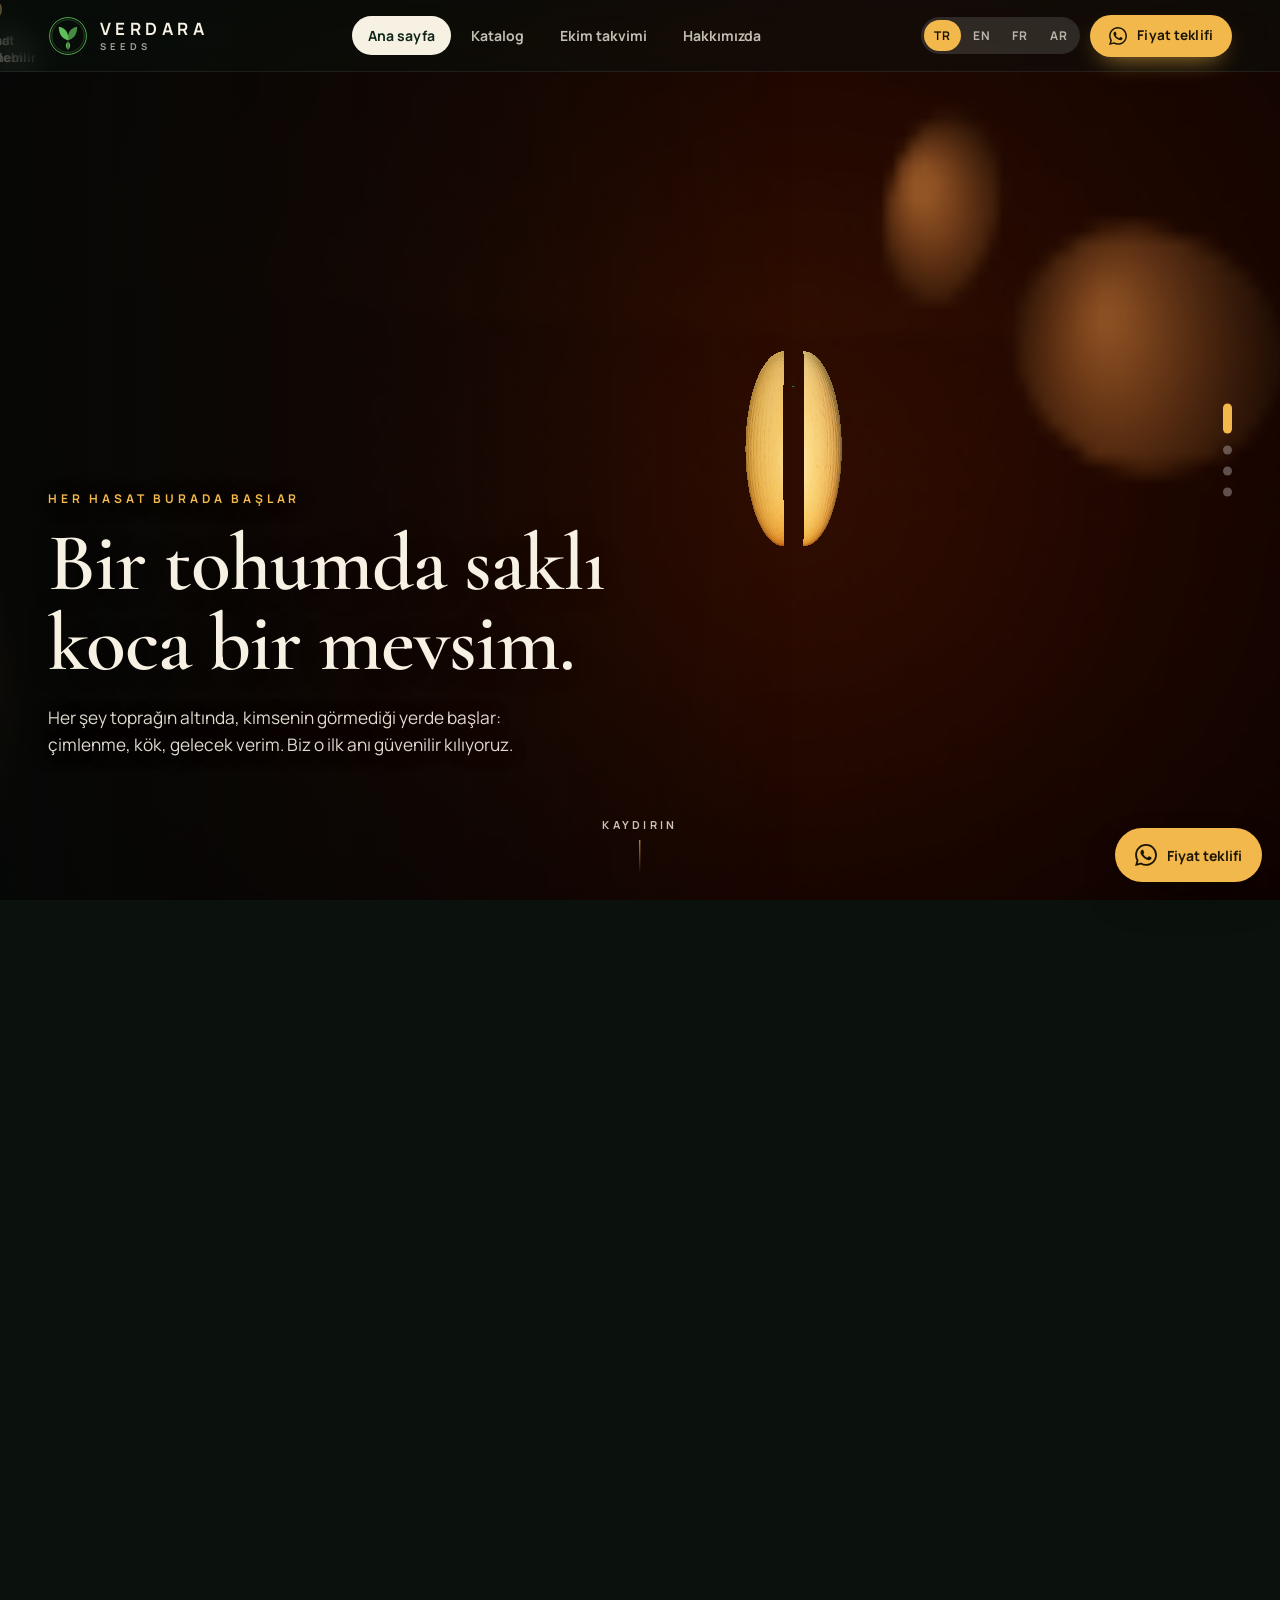
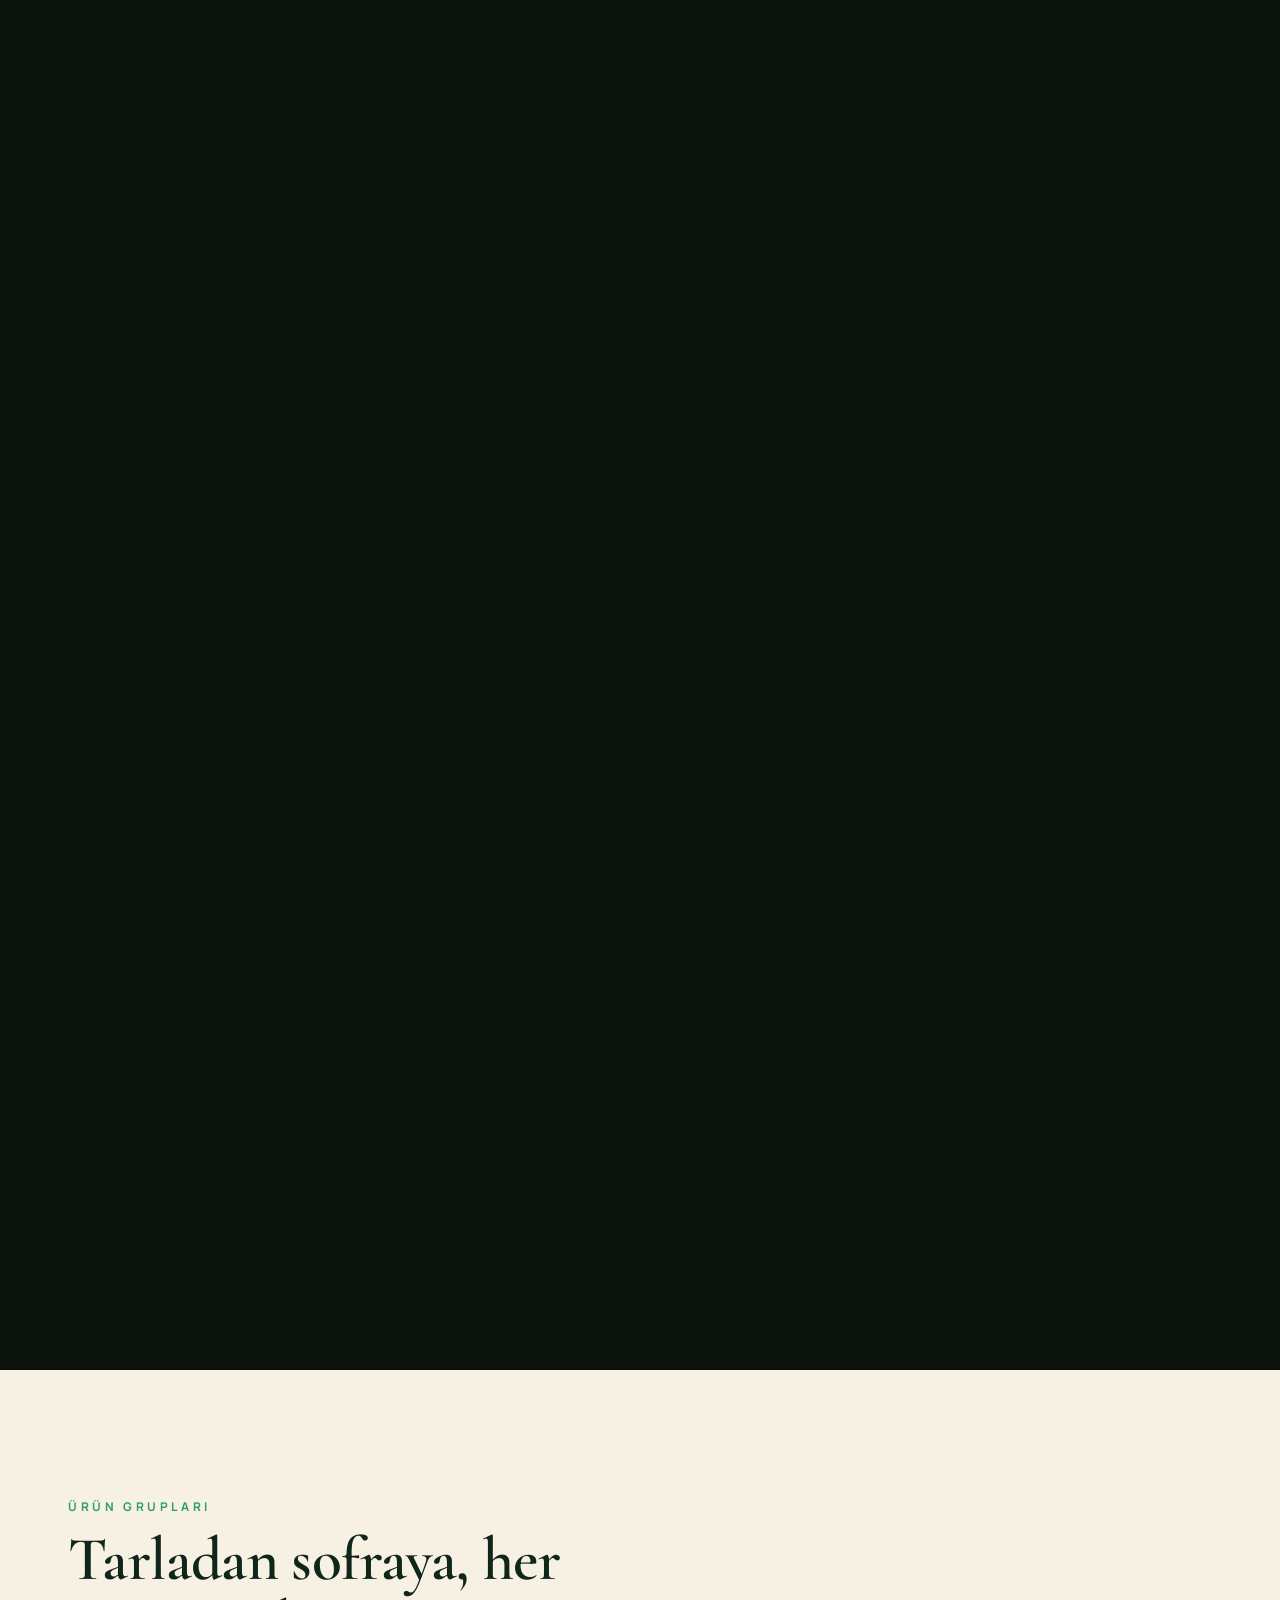
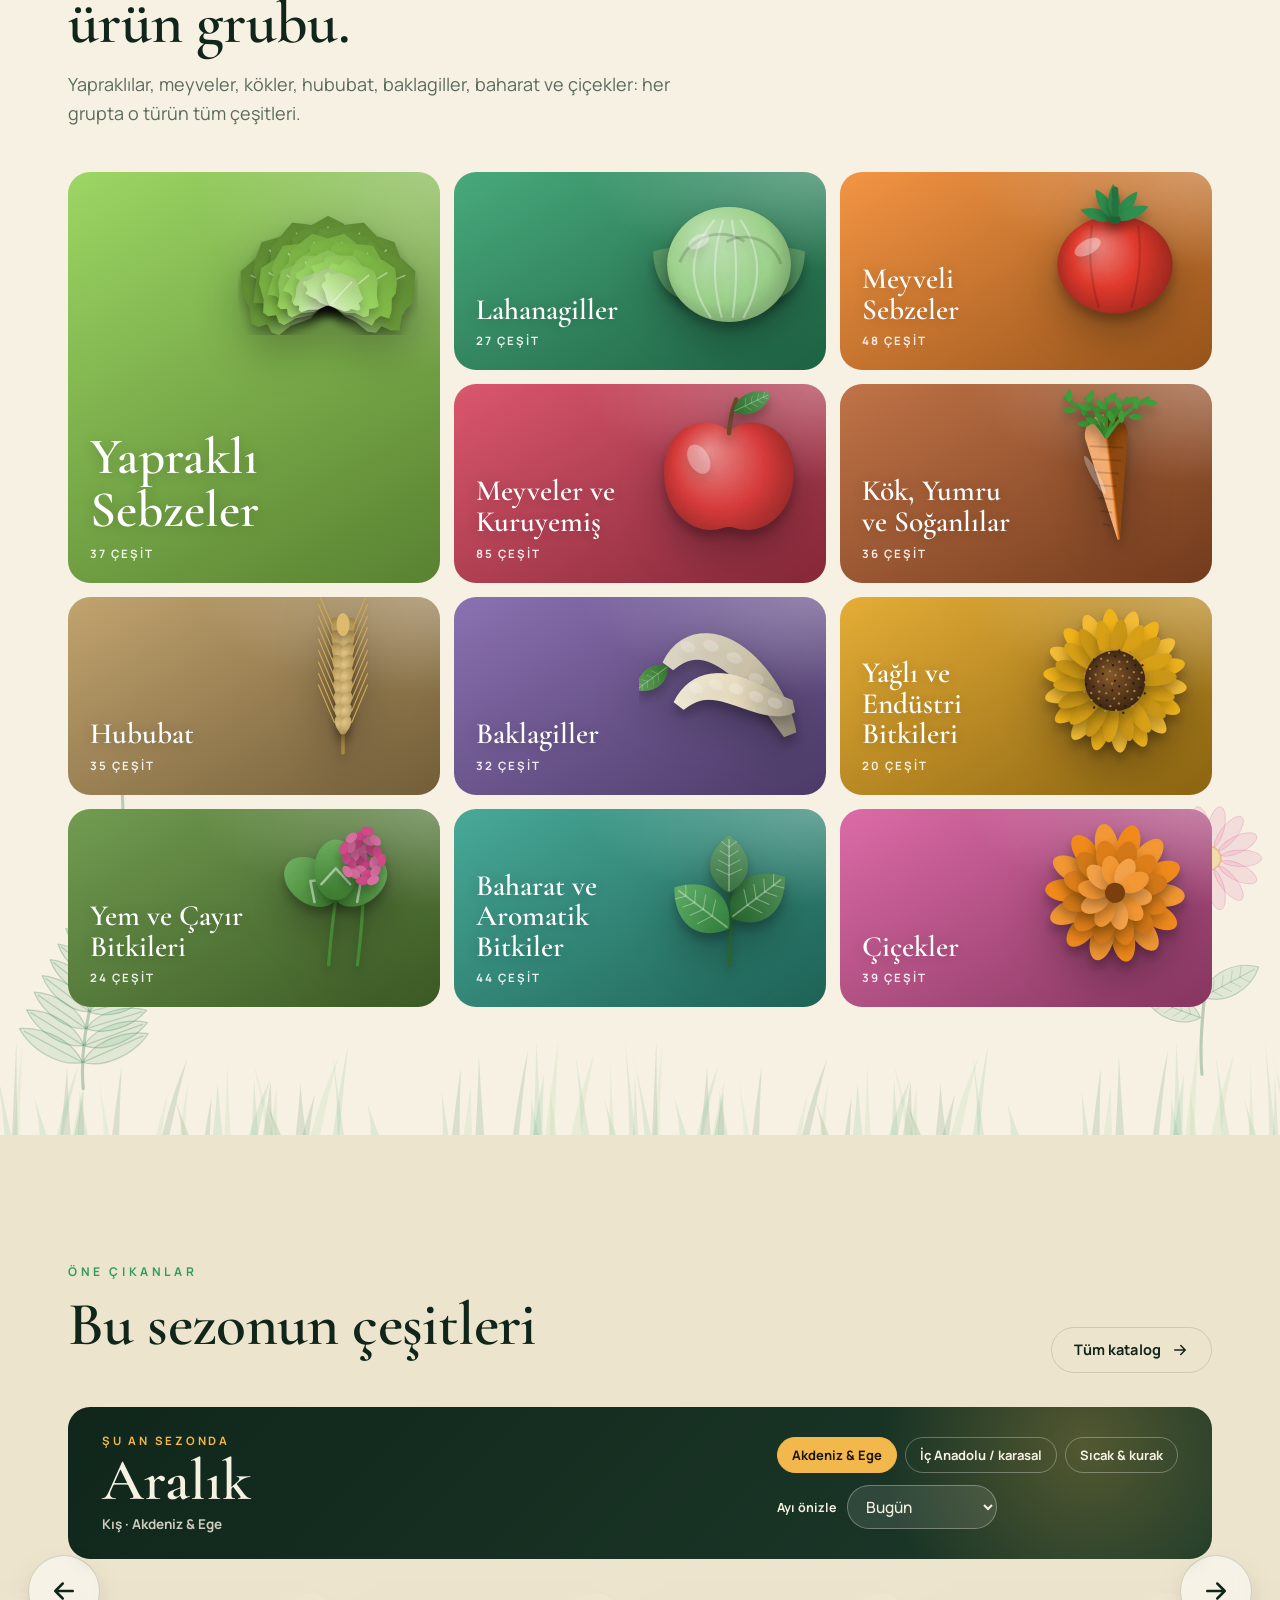
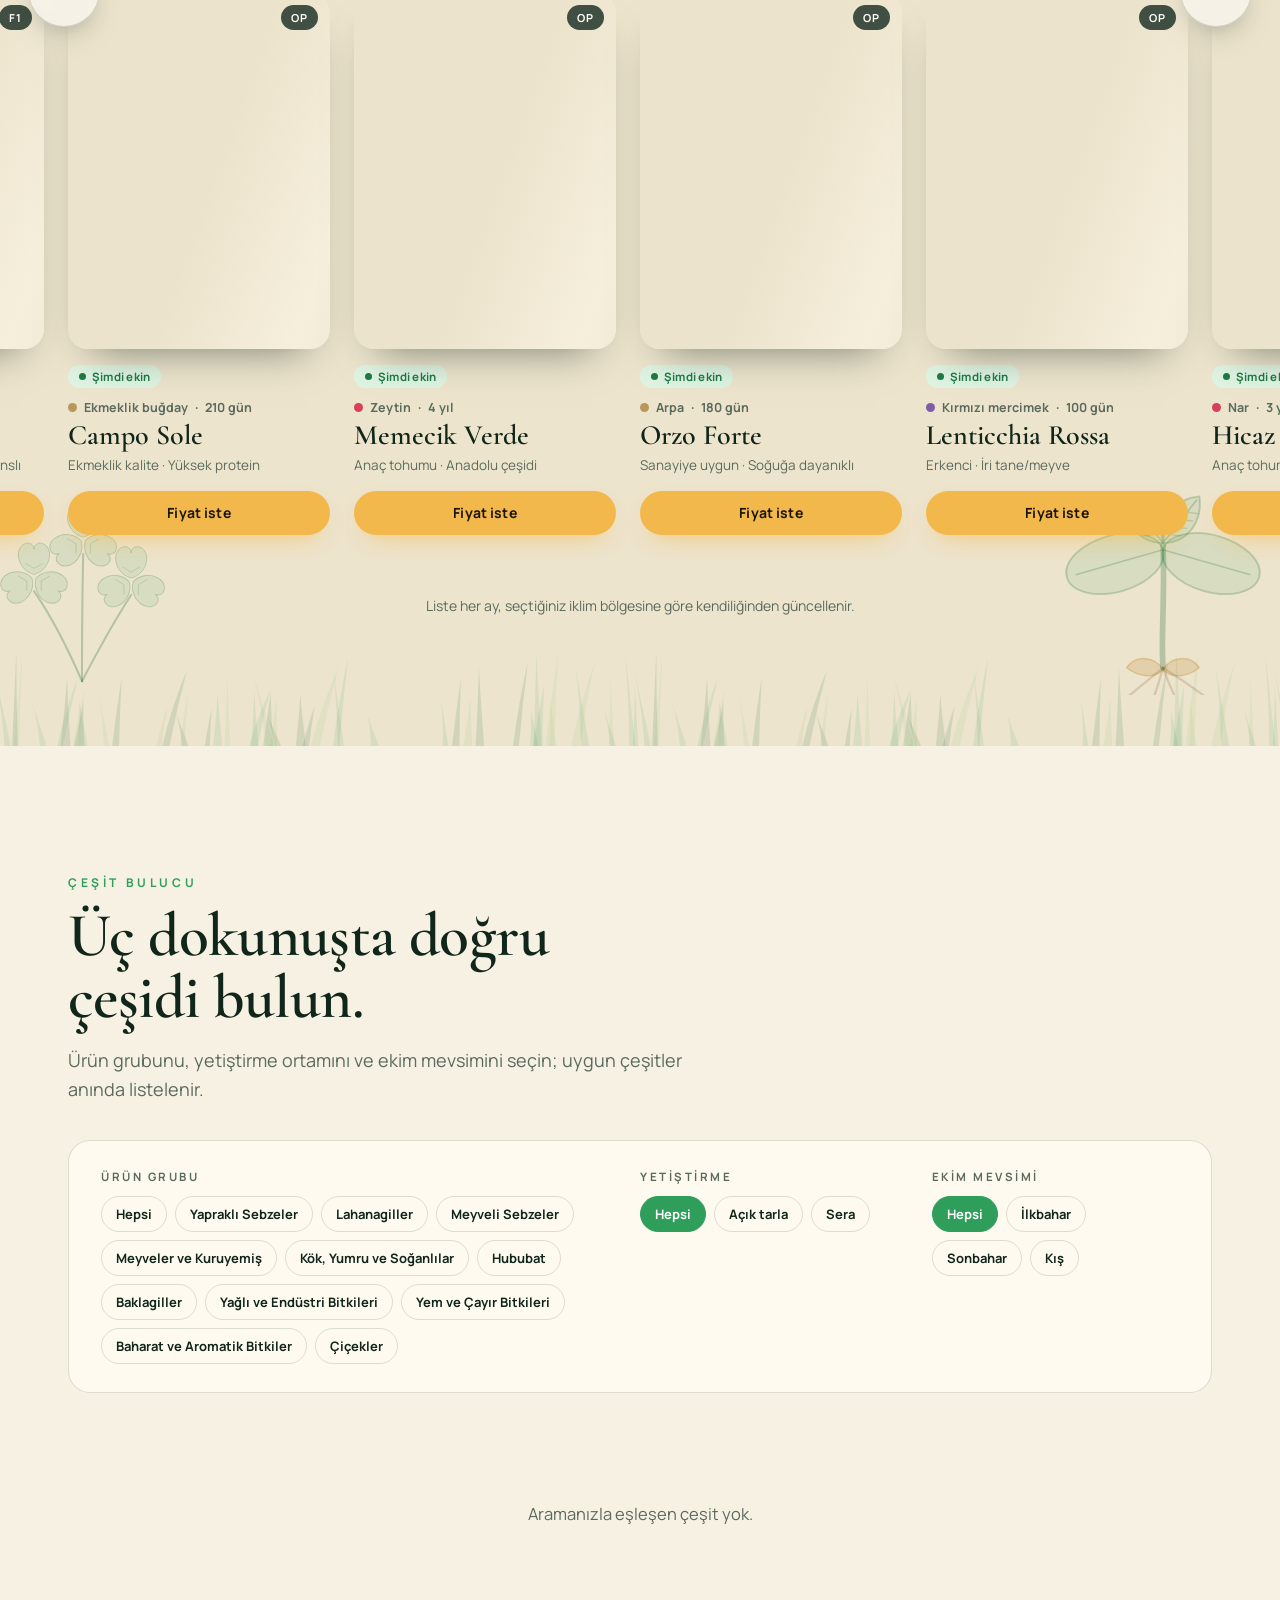
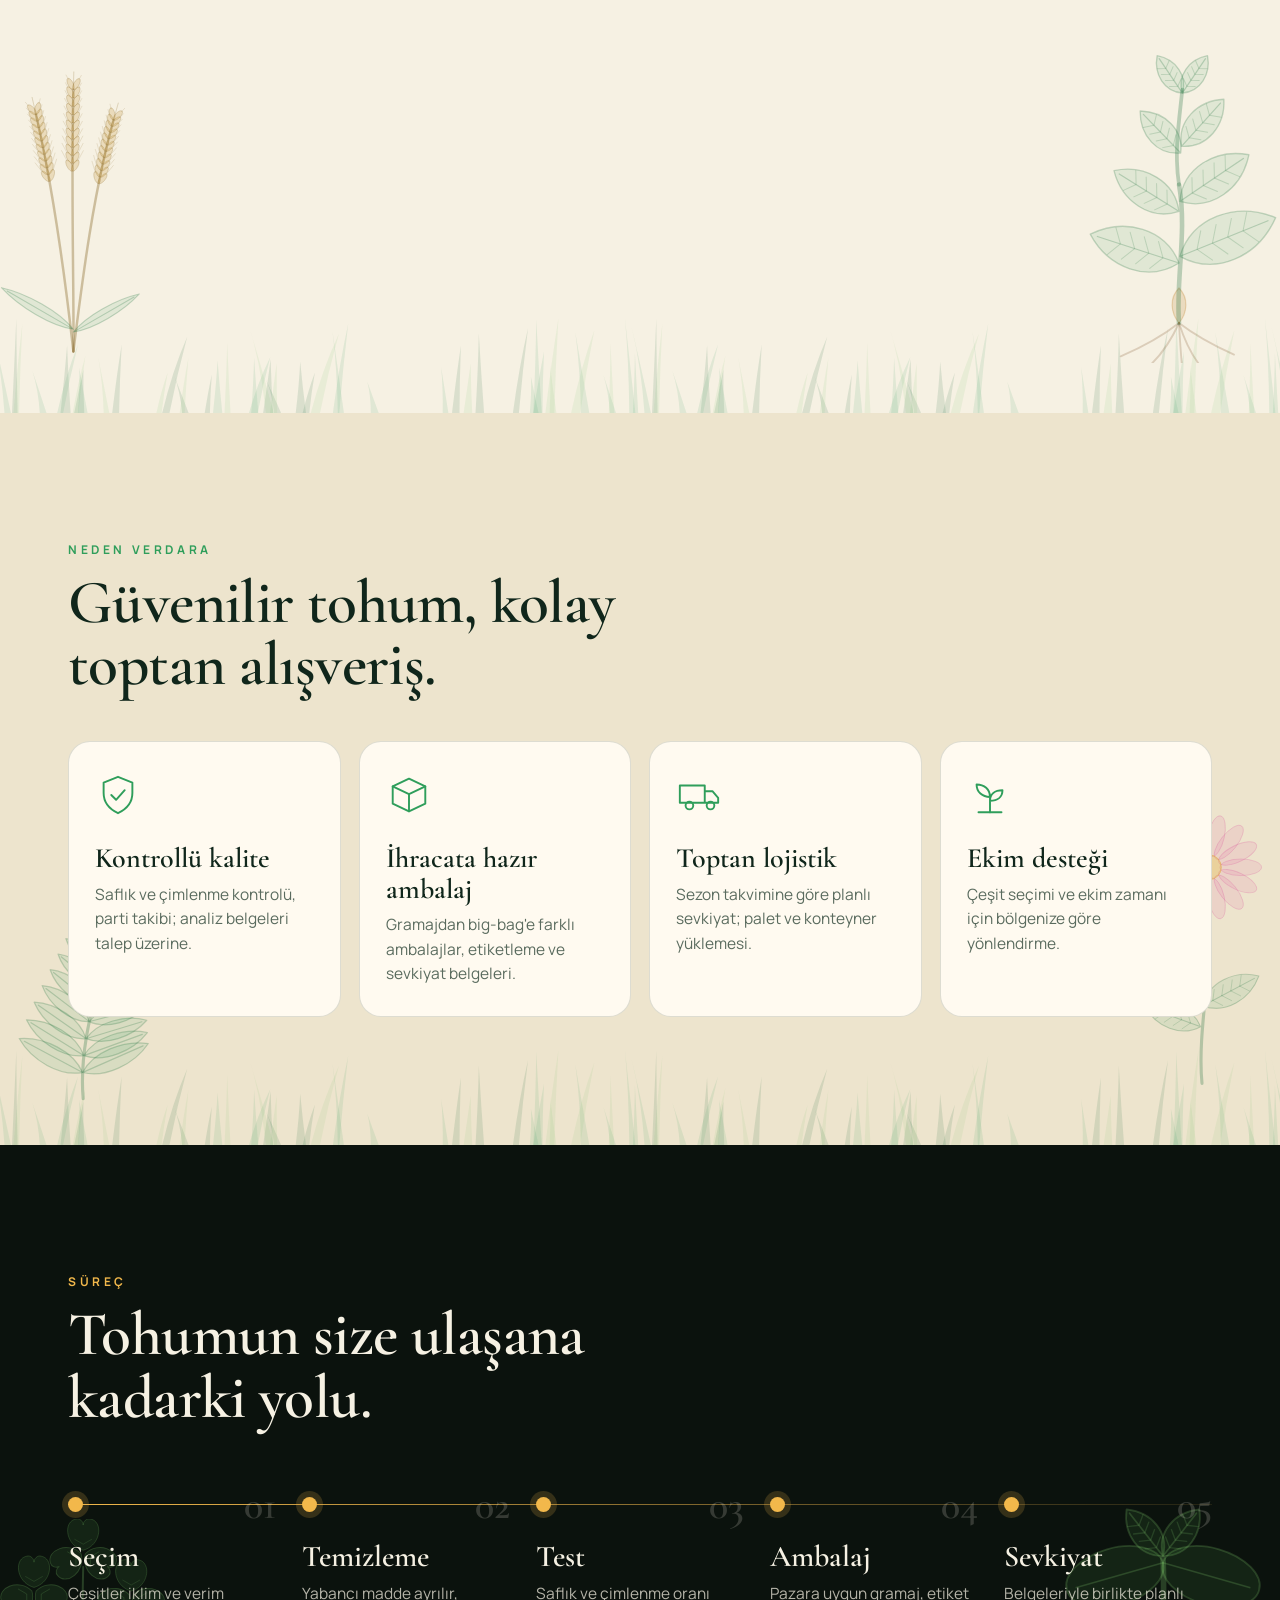
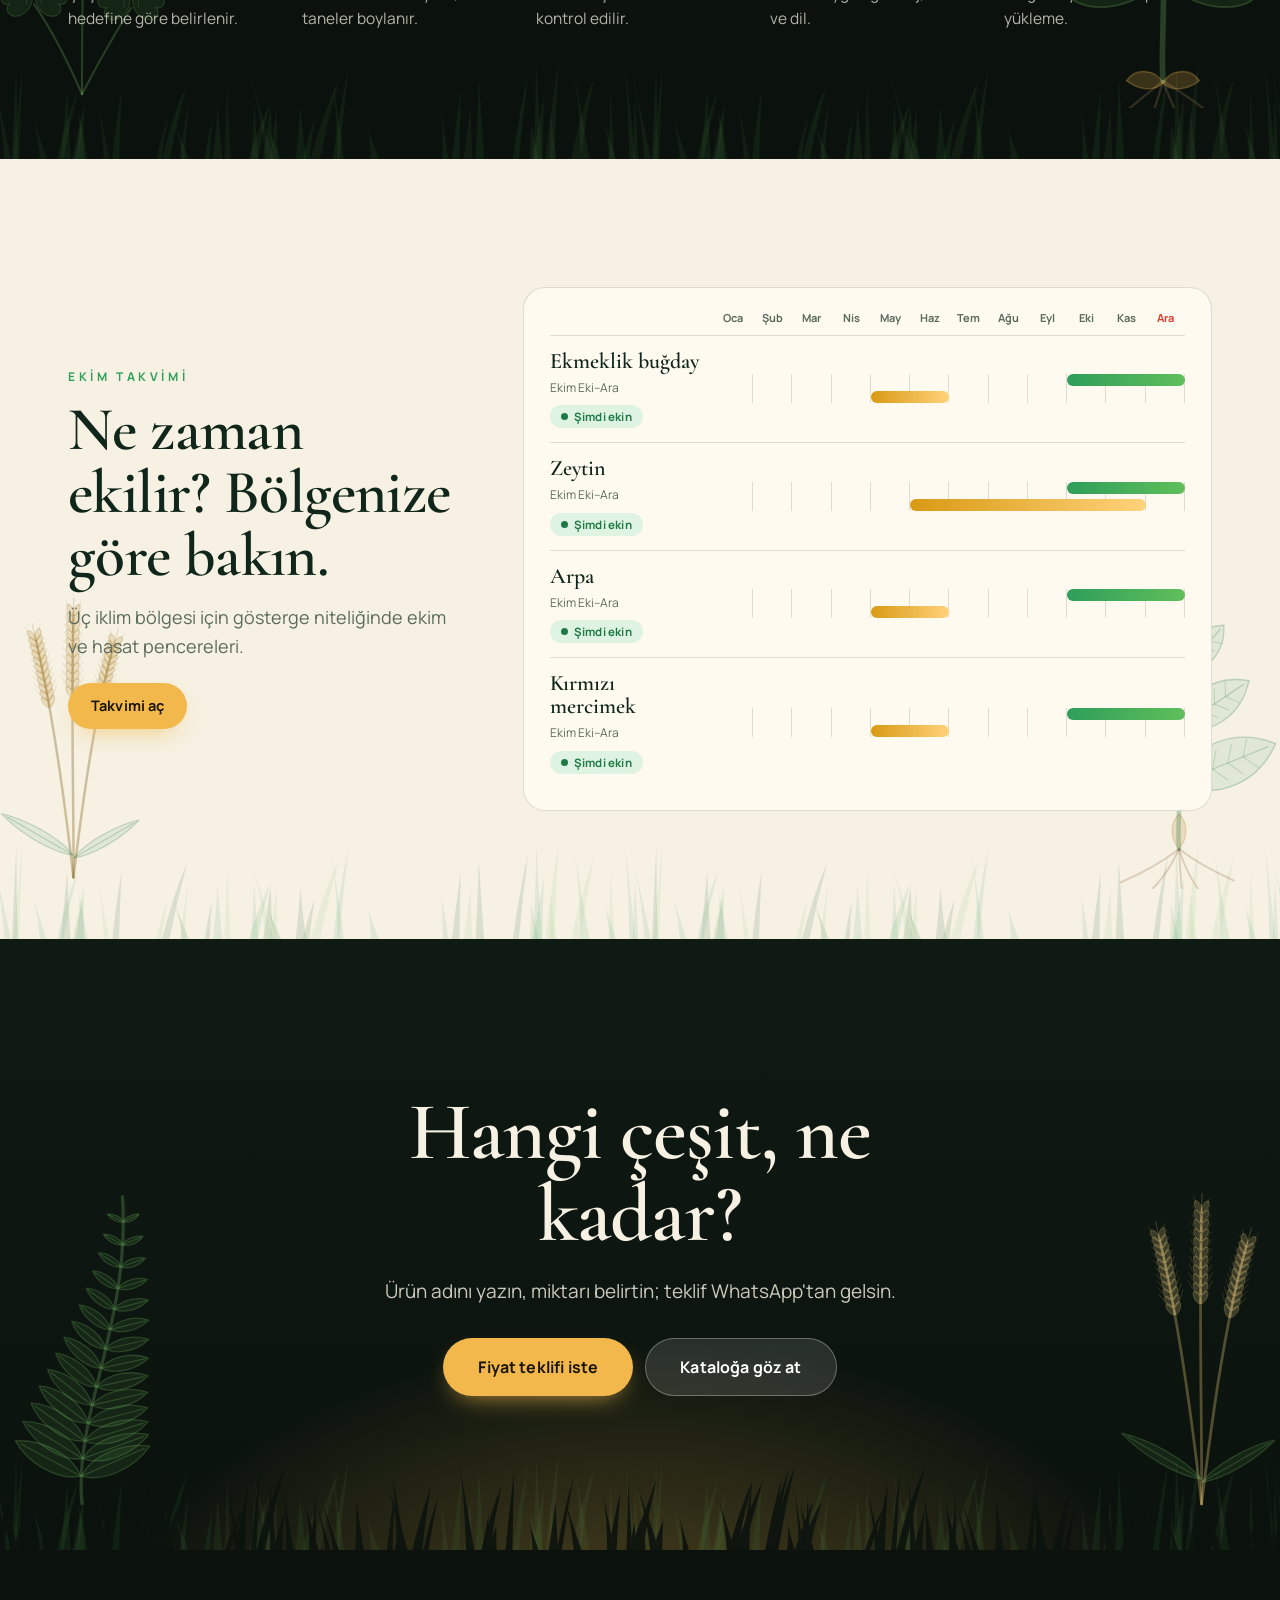
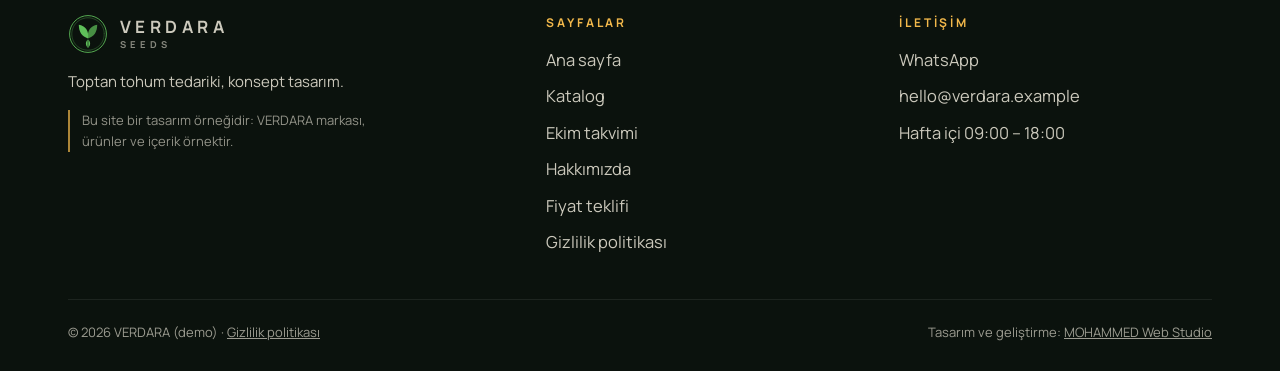
==== commit 89f1a879: "Phone header solid; hidden layers use visibility so nothing can show through" ====
--- a/index.html
+++ b/index.html
@@ -15,8 +15,8 @@
 <meta property="og:description" content="Wholesale seed supply: catalogue, sowing calendar, price quotes on WhatsApp. Design demo.">
 <meta property="og:image" content="https://housinasaad-creator.github.io/verdara-seeds-demo/assets/og.jpg">
 <link rel="icon" href="assets/favicon.svg" type="image/svg+xml">
-<link rel="stylesheet" href="css/fonts.css?v=10191741">
-<link rel="stylesheet" href="css/style.css?v=10191741">
+<link rel="stylesheet" href="css/fonts.css?v=10191757">
+<link rel="stylesheet" href="css/style.css?v=10191757">
 <script type="importmap">{"imports":{"three":"./js/vendor/three.module.min.js"}}</script>
 </head>
 <body data-page="home">
@@ -119,7 +119,7 @@
 </main>
 
 <div id="ftr"></div>
-<script type="module" src="js/layout.js?v=10191741"></script>
-<script type="module" src="js/home.js?v=10191741"></script>
+<script type="module" src="js/layout.js?v=10191757"></script>
+<script type="module" src="js/home.js?v=10191757"></script>
 </body>
 </html>
--- a/css/style.css
+++ b/css/style.css
@@ -616,8 +616,8 @@
 @media (max-width:1100px){
   .sec::before,.chead::before,.calhead::before,.ahero::before,.cta::before,.ftr::before,body:not([data-page=home]) main::before{display:none}
   .hdr,.btn.glass,.skipj,.rnav,.totop,.qd-bg{-webkit-backdrop-filter:none;backdrop-filter:none}
-  .hdr{background:rgba(246,241,227,.97)}
-  .hdr.over{background:rgba(11,18,13,.82)}
+  .hdr{background:#f6f1e3}
+  .hdr.over{background:#0b120d}
   .btn.glass{background:rgba(255,255,255,.22)}
   .skipj{background:rgba(24,28,26,.6)}
   .rnav{background:rgba(255,255,255,.72)}
@@ -630,3 +630,13 @@
 }
 /* the loading shimmer stops once the picture is there (all screens) */
 .pic:has(img.ok){animation:none}
+
+/* hidden layers are really hidden (not just transparent), so nothing can show through or paint faintly in a corner */
+.ldm{visibility:hidden;transition:opacity .2s,transform .2s,visibility 0s linear .2s}
+.langdd.open .ldm{visibility:visible;transition-delay:0s}
+.mnav{visibility:hidden;transition:opacity .3s,transform .3s,visibility 0s linear .3s}
+.mnav.on{visibility:visible;transition-delay:0s}
+.ch{visibility:hidden;transition:opacity .55s ease,transform .7s cubic-bezier(.2,.7,.2,1),visibility 0s linear .7s}
+.ch.on{visibility:visible;transition-delay:0s}
+.no3d .ch{visibility:visible}
+.skip:not(:focus){clip-path:inset(50%);inset-block-start:-120px}
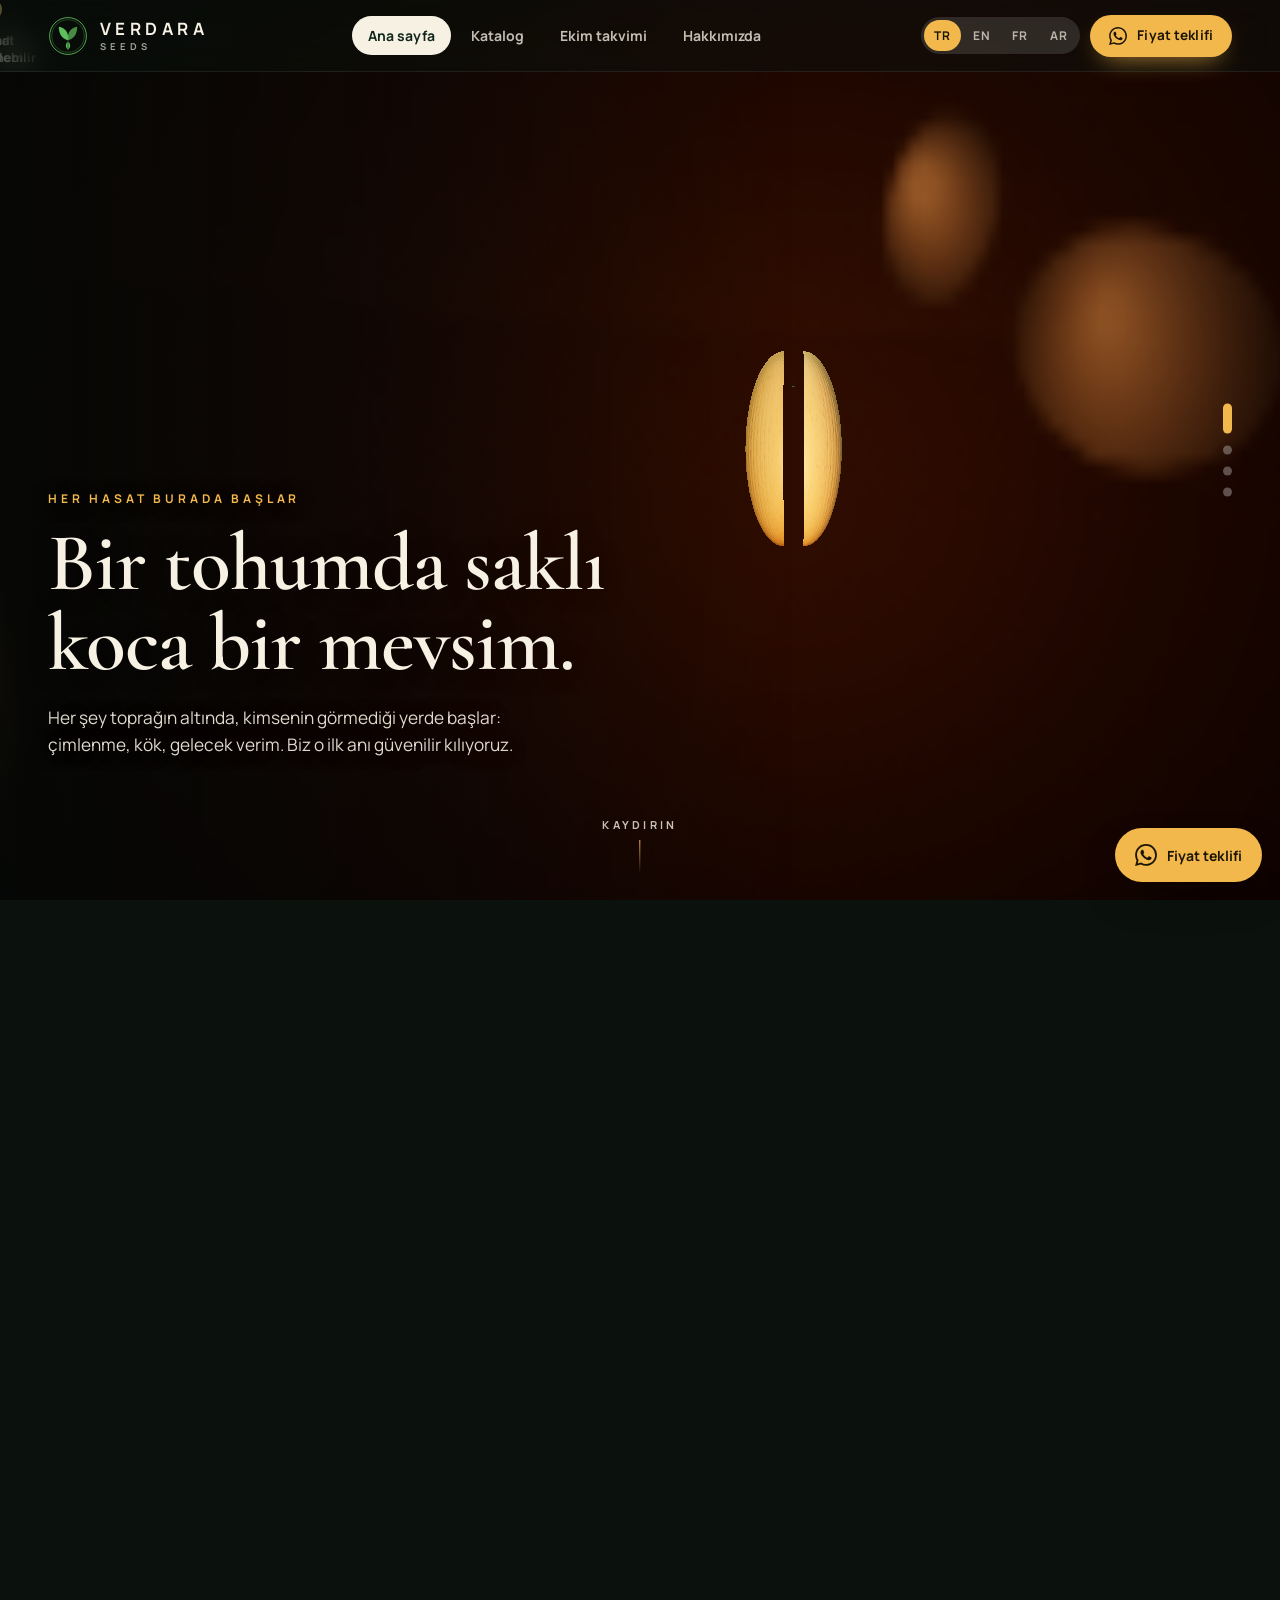
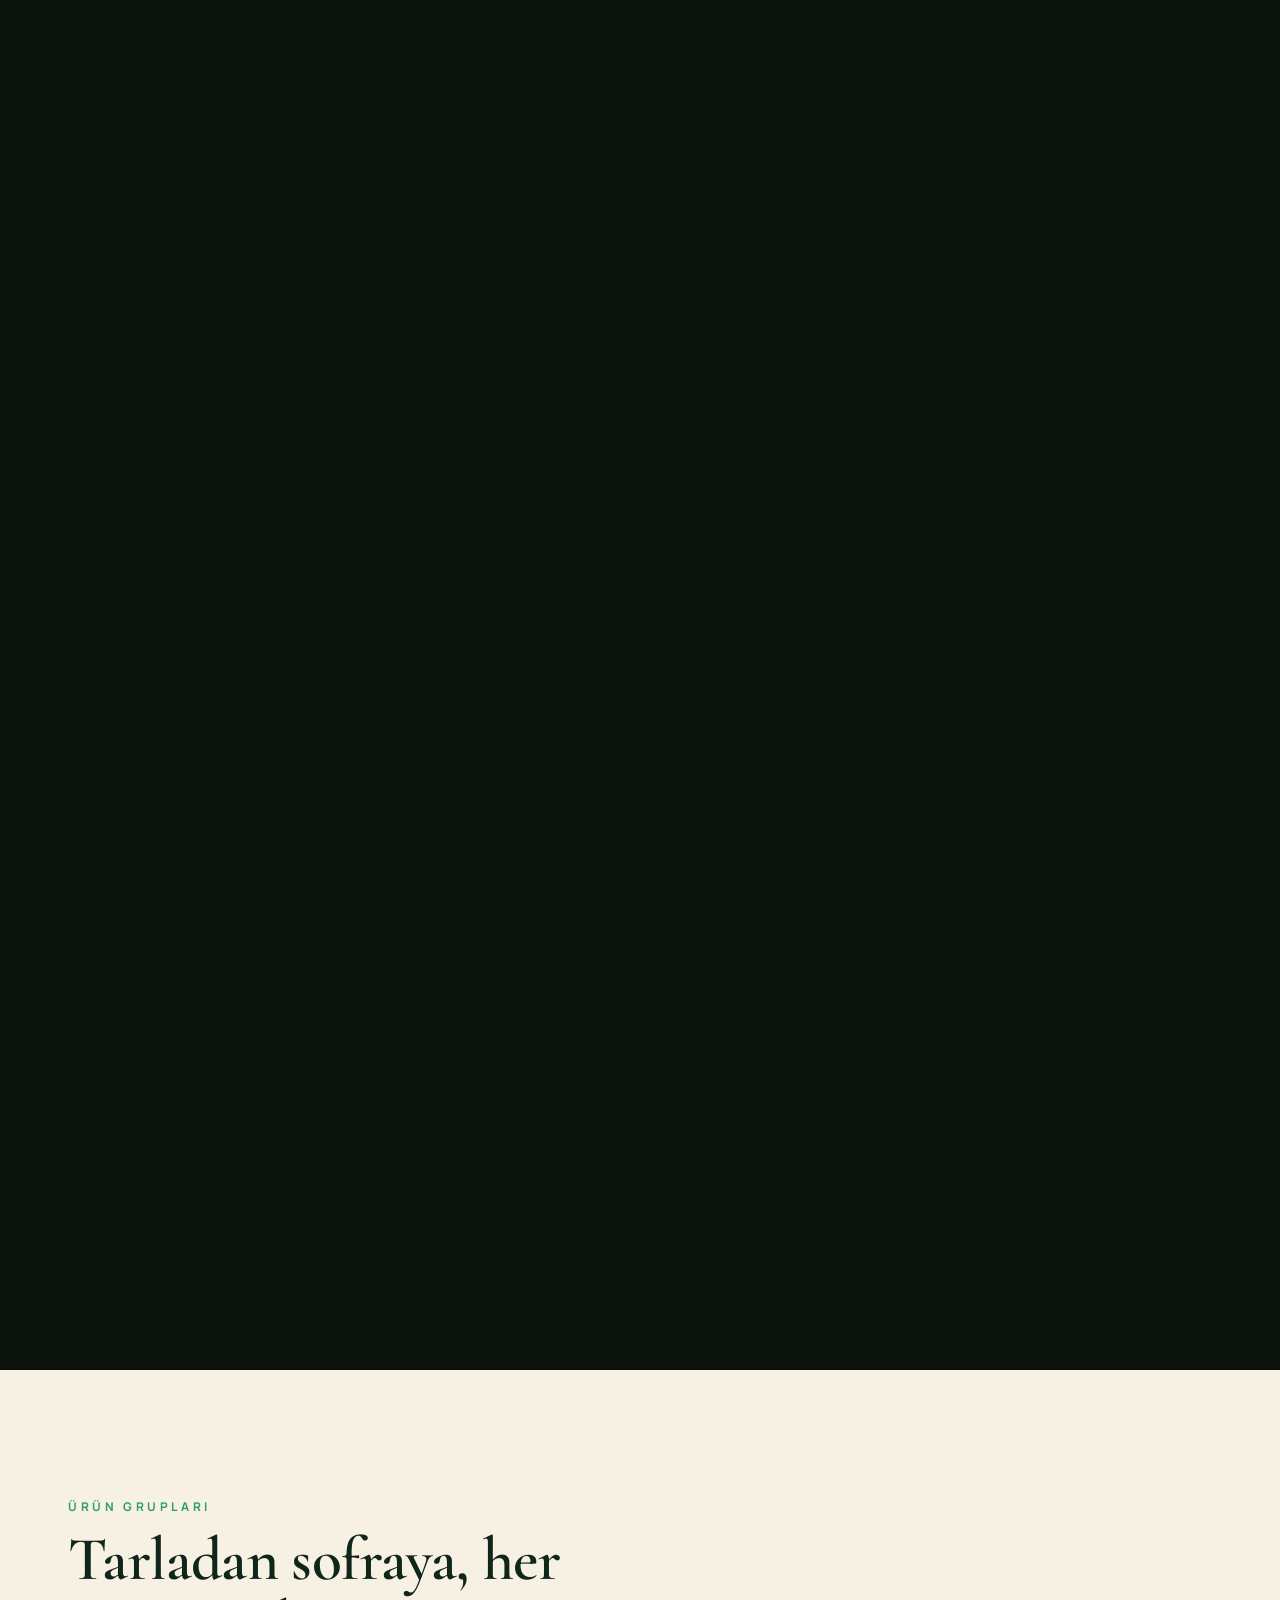
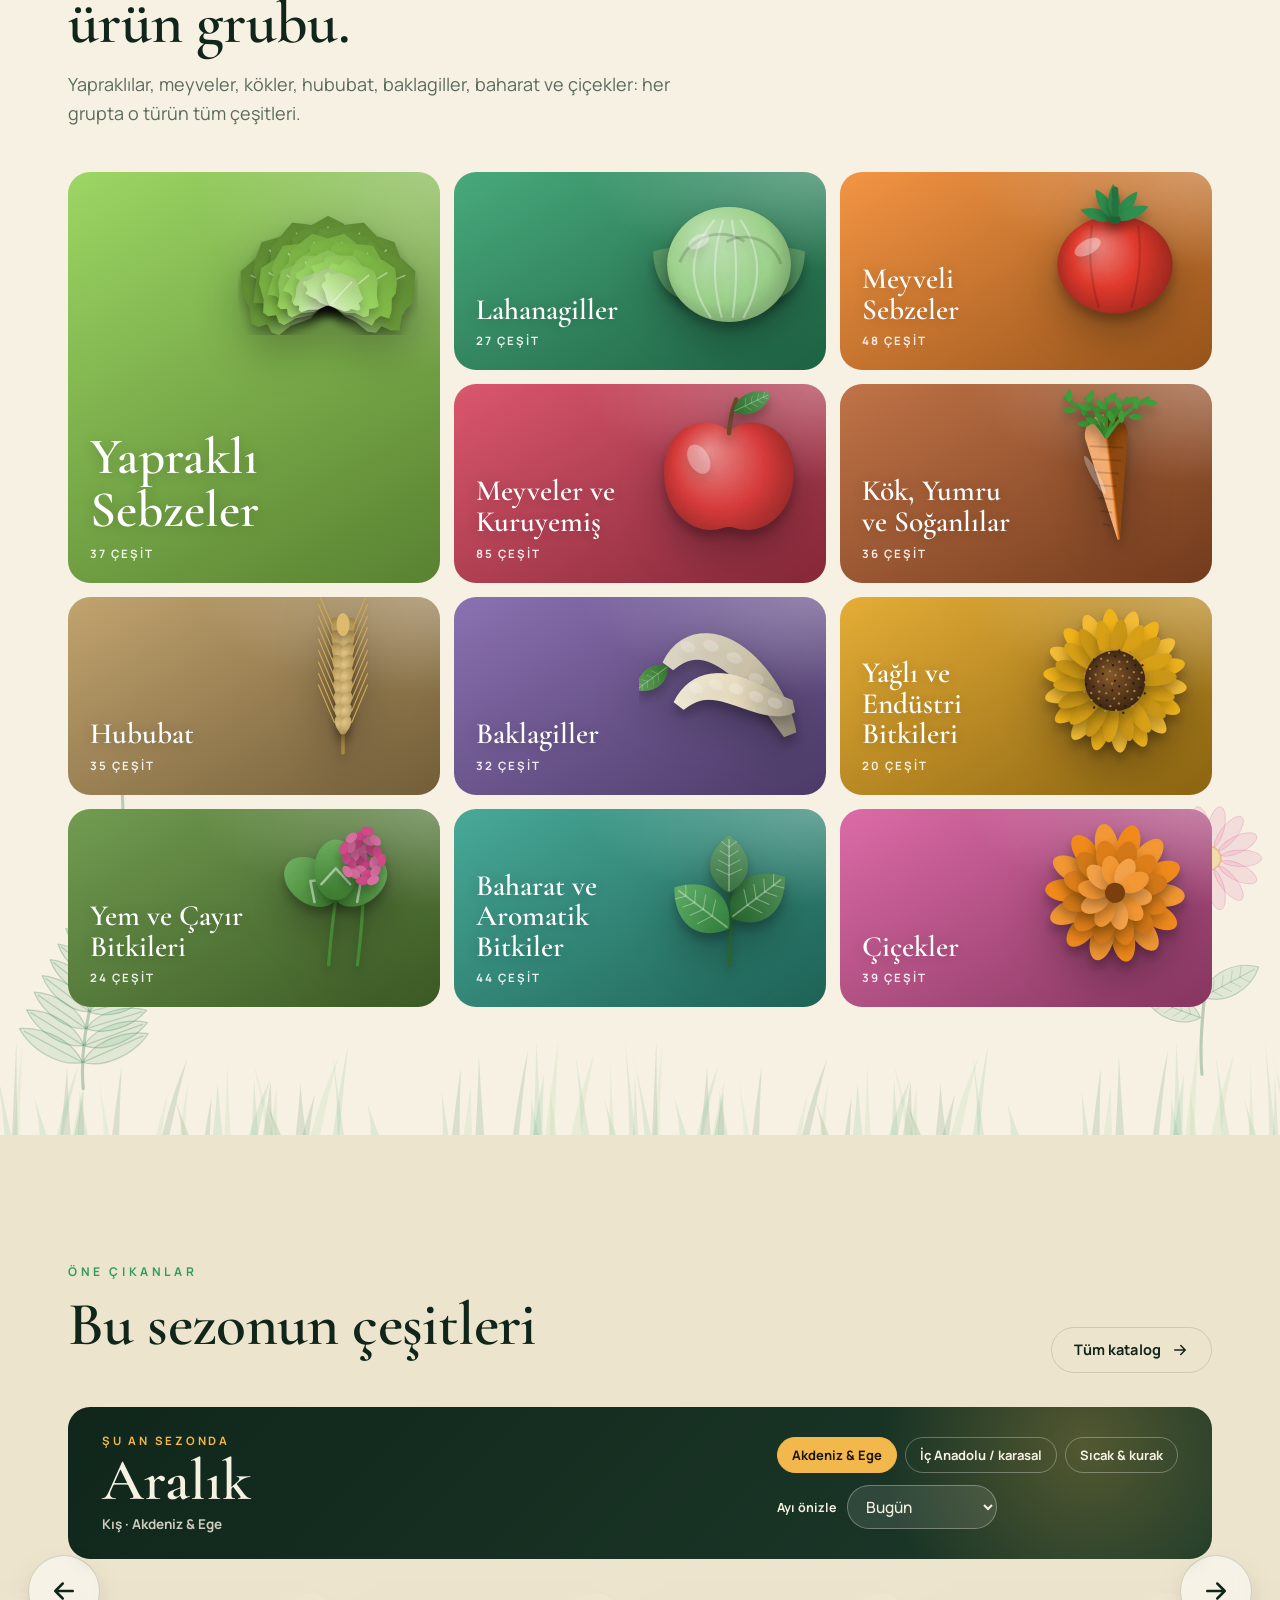
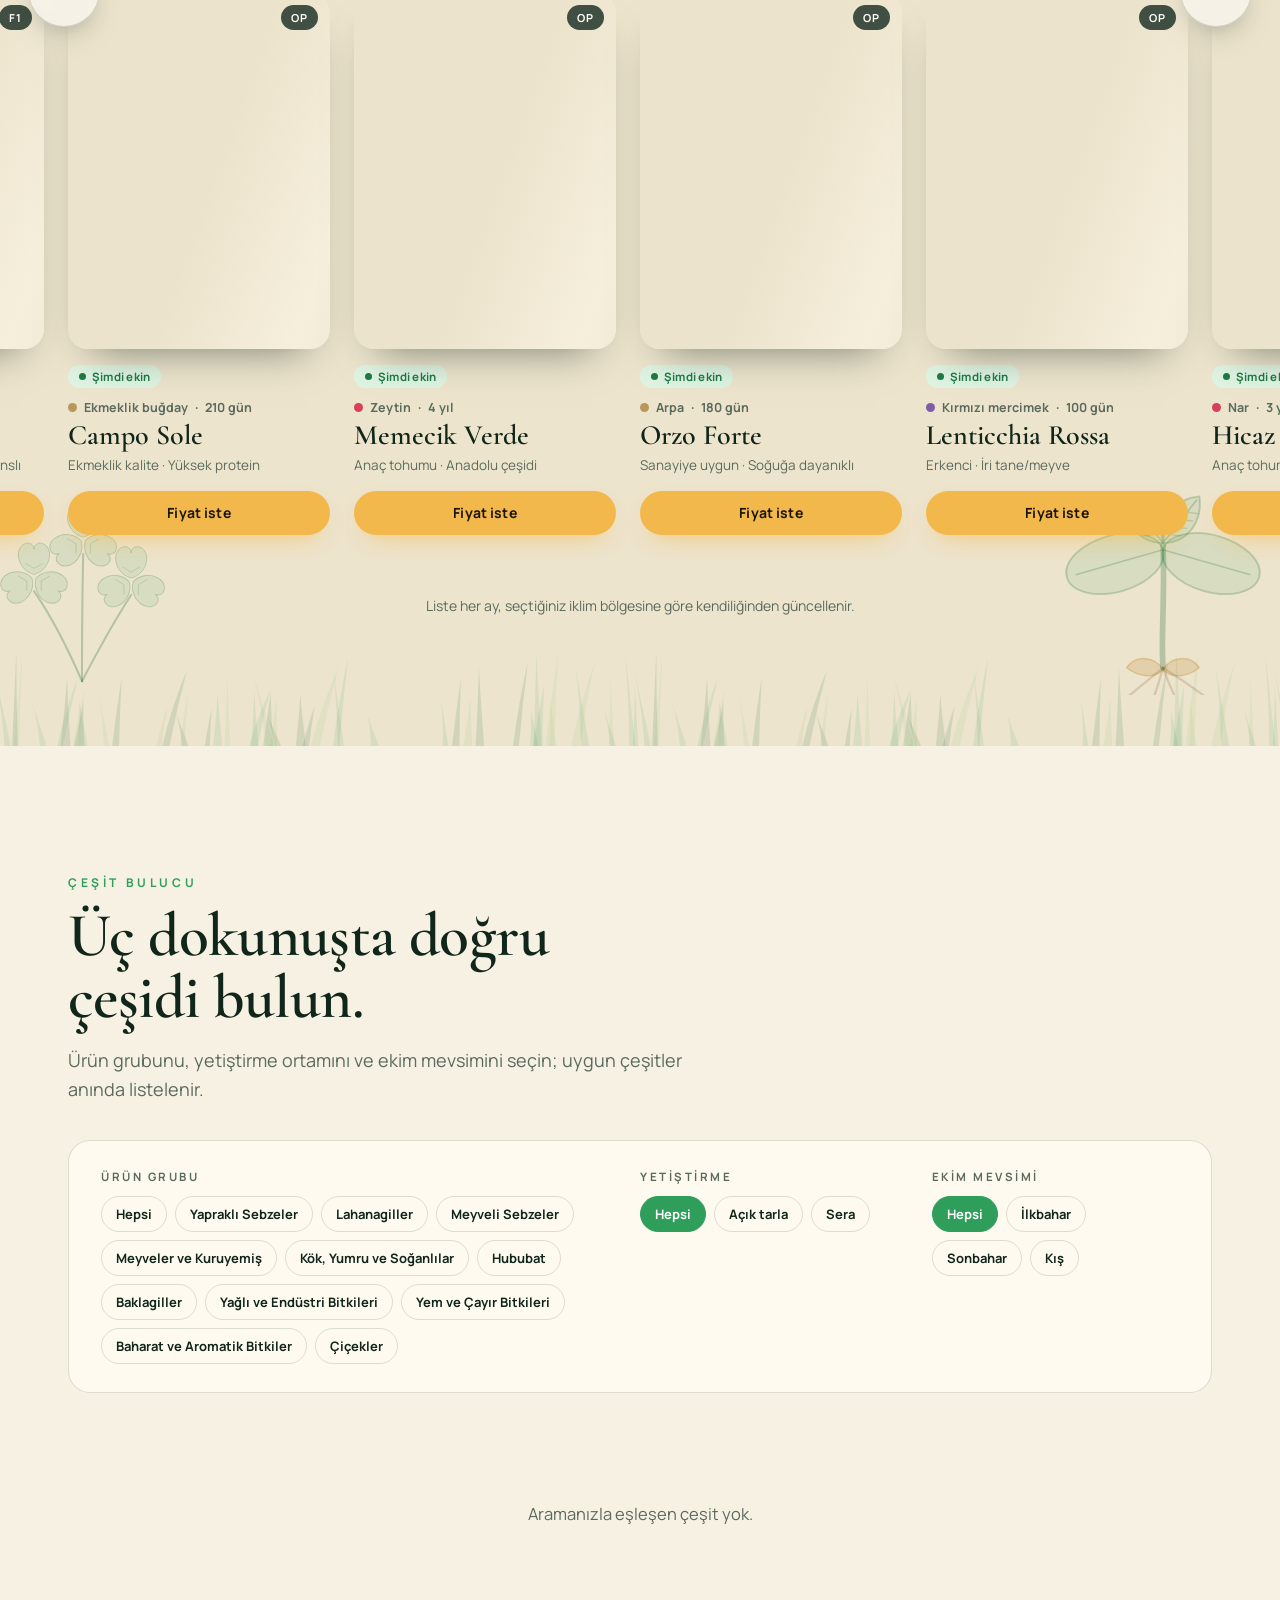
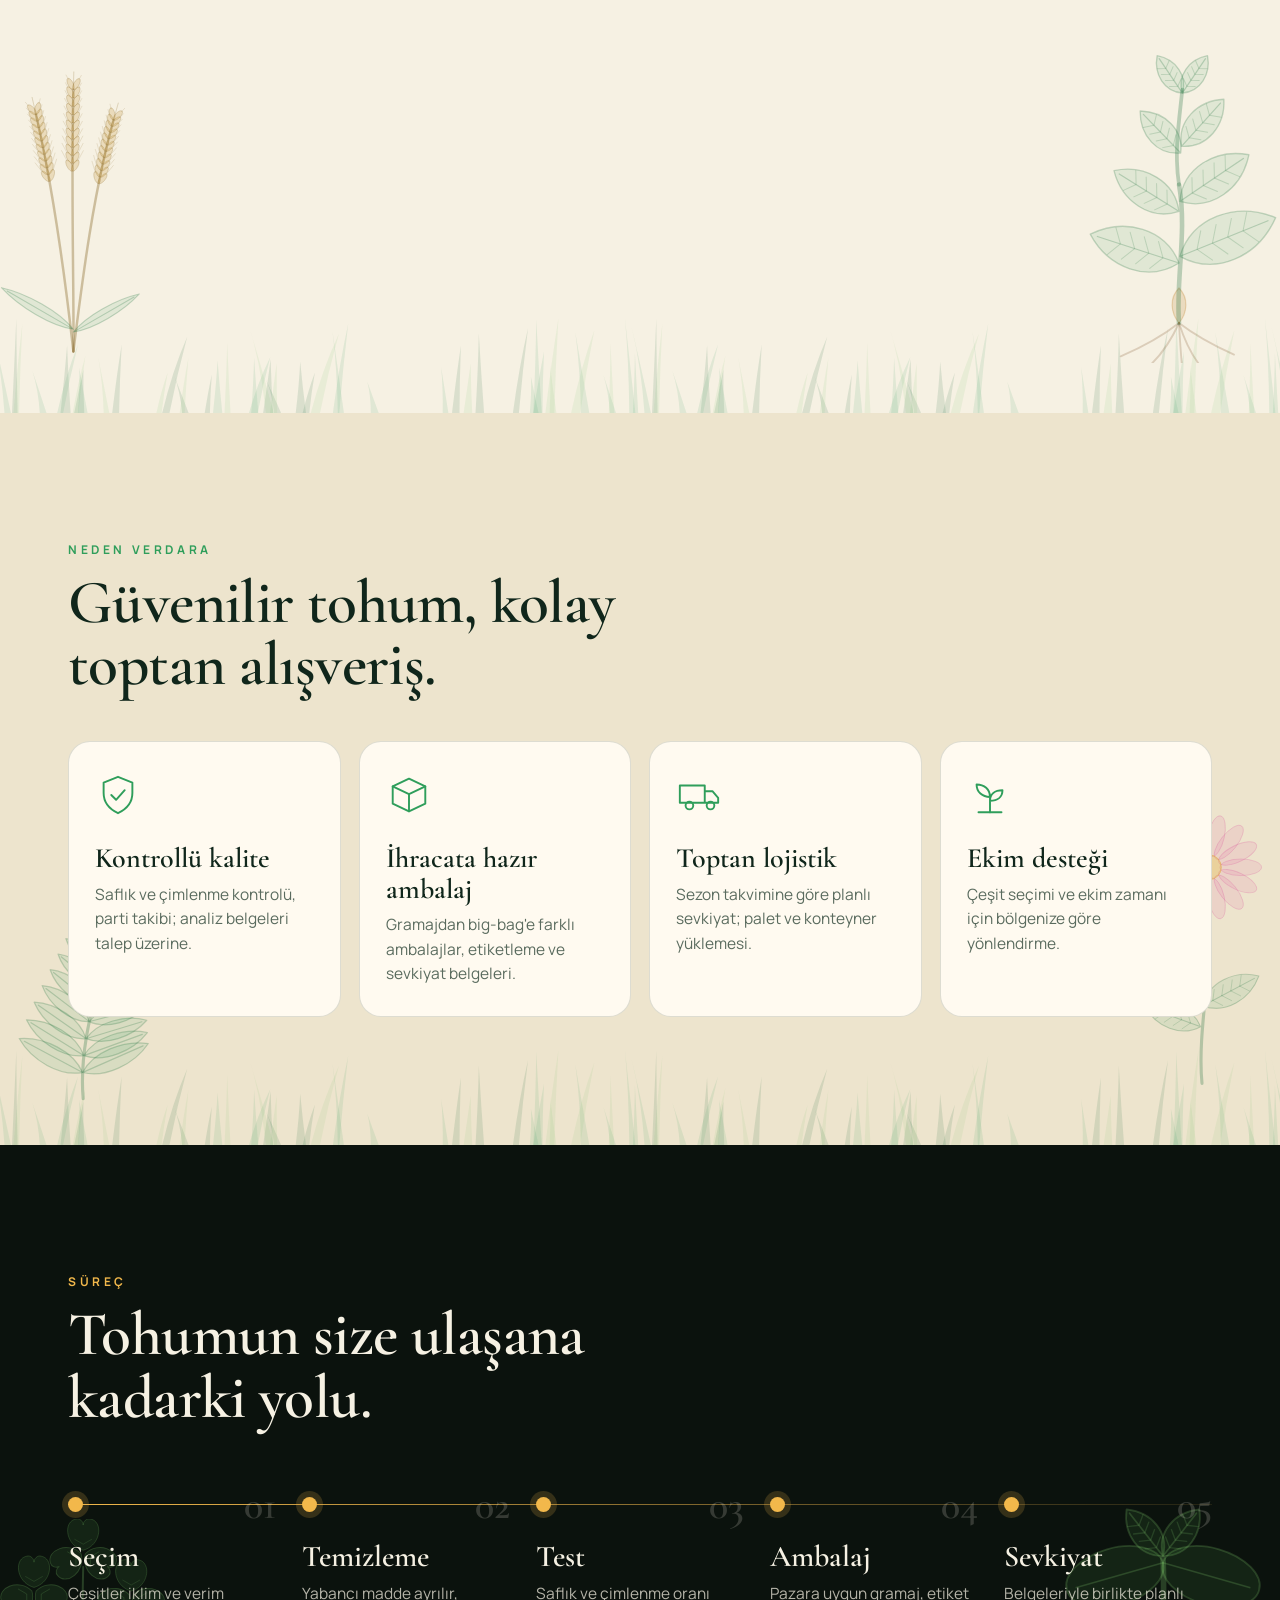
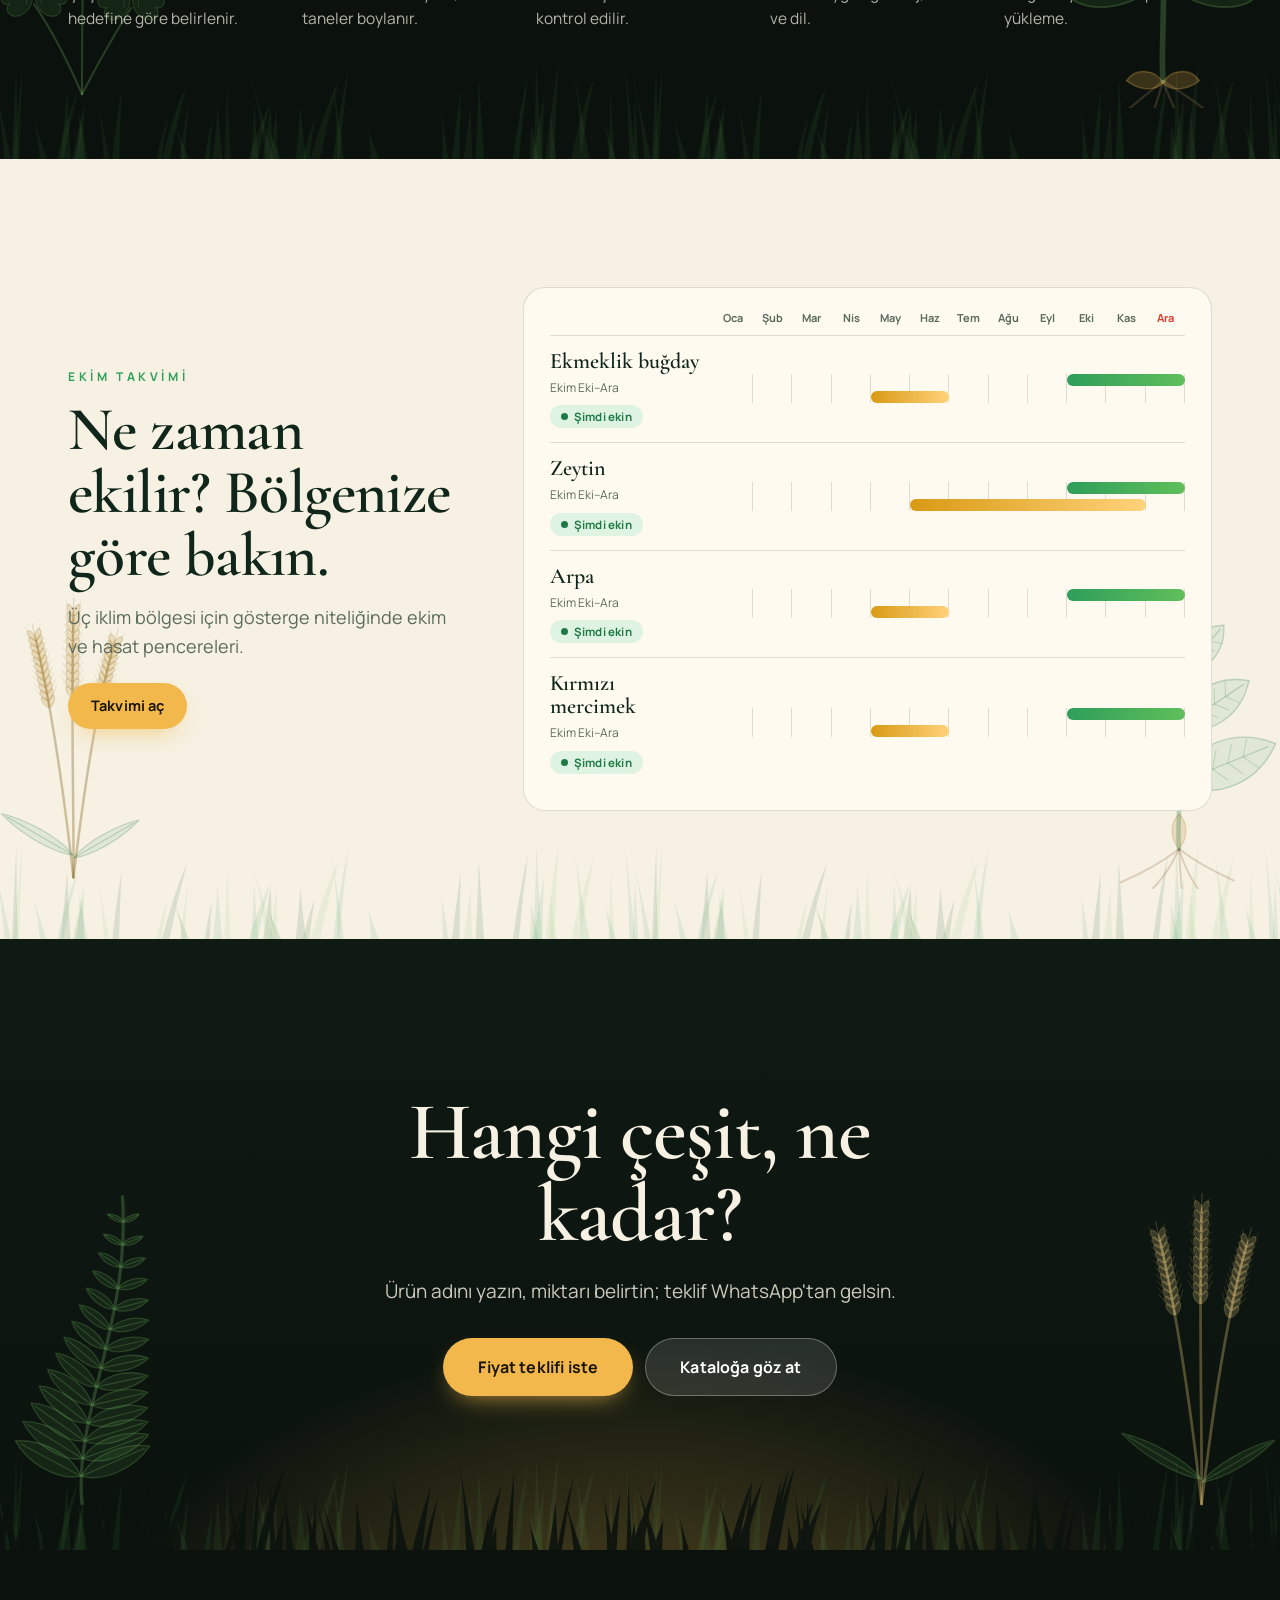
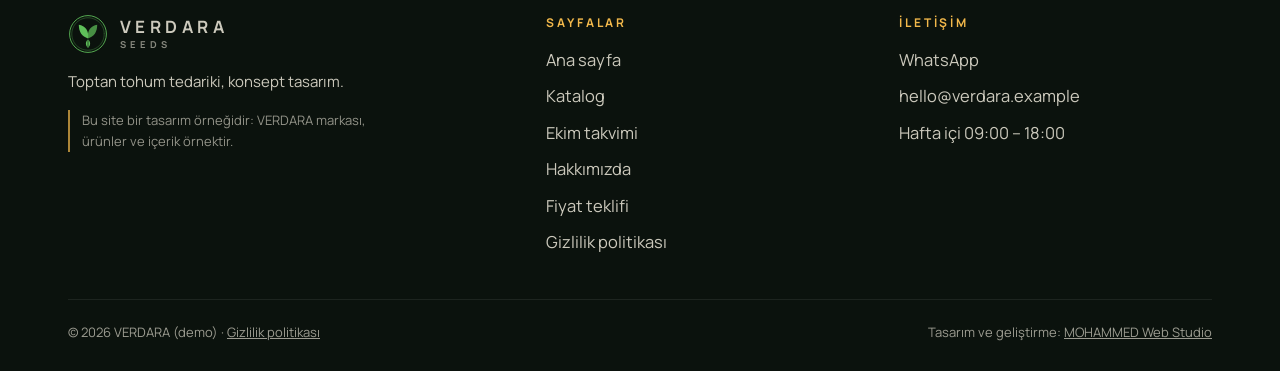
==== commit deaf20e0: "Hero in four stages: one wheel notch, swipe or key moves one stage" ====
--- a/index.html
+++ b/index.html
@@ -15,8 +15,8 @@
 <meta property="og:description" content="Wholesale seed supply: catalogue, sowing calendar, price quotes on WhatsApp. Design demo.">
 <meta property="og:image" content="https://housinasaad-creator.github.io/verdara-seeds-demo/assets/og.jpg">
 <link rel="icon" href="assets/favicon.svg" type="image/svg+xml">
-<link rel="stylesheet" href="css/fonts.css?v=10191757">
-<link rel="stylesheet" href="css/style.css?v=10191757">
+<link rel="stylesheet" href="css/fonts.css?v=10191953">
+<link rel="stylesheet" href="css/style.css?v=10191953">
 <script type="importmap">{"imports":{"three":"./js/vendor/three.module.min.js"}}</script>
 </head>
 <body data-page="home">
@@ -119,7 +119,7 @@
 </main>
 
 <div id="ftr"></div>
-<script type="module" src="js/layout.js?v=10191757"></script>
-<script type="module" src="js/home.js?v=10191757"></script>
+<script type="module" src="js/layout.js?v=10191953"></script>
+<script type="module" src="js/home.js?v=10191953"></script>
 </body>
 </html>
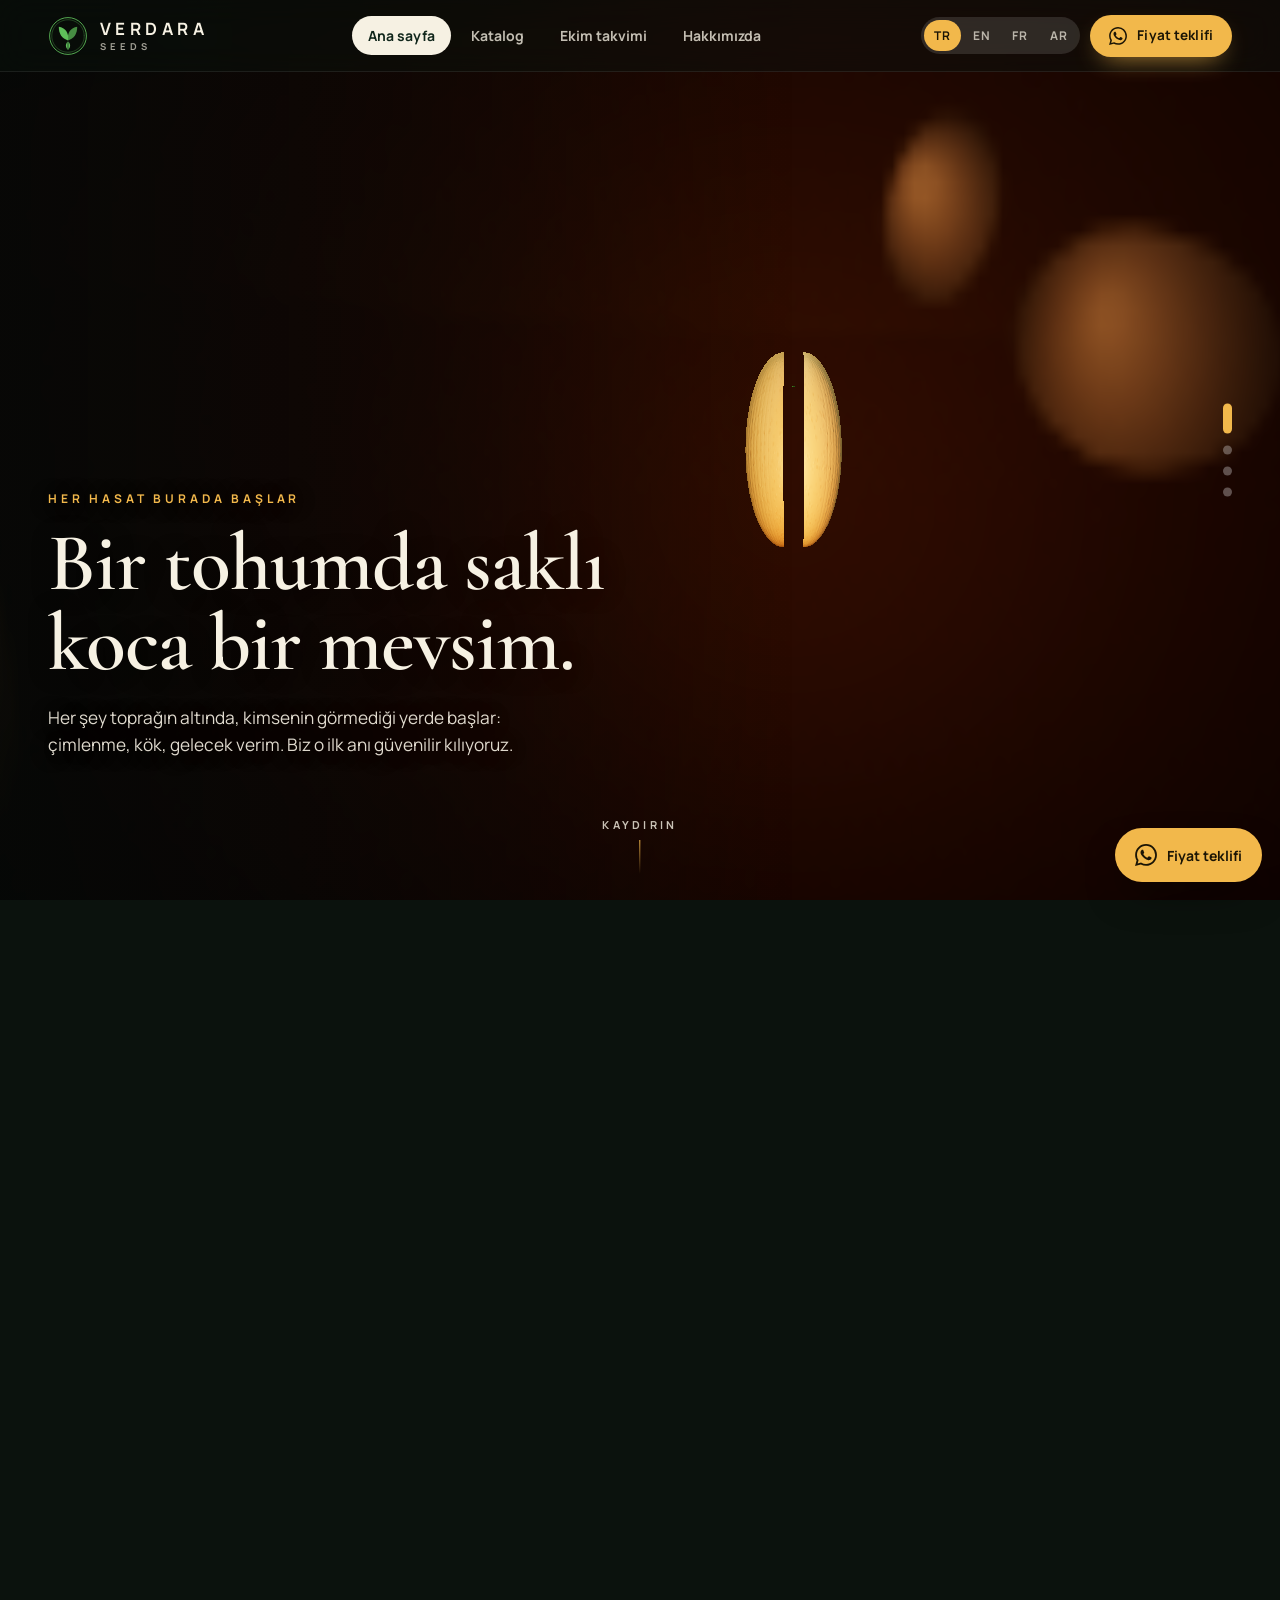
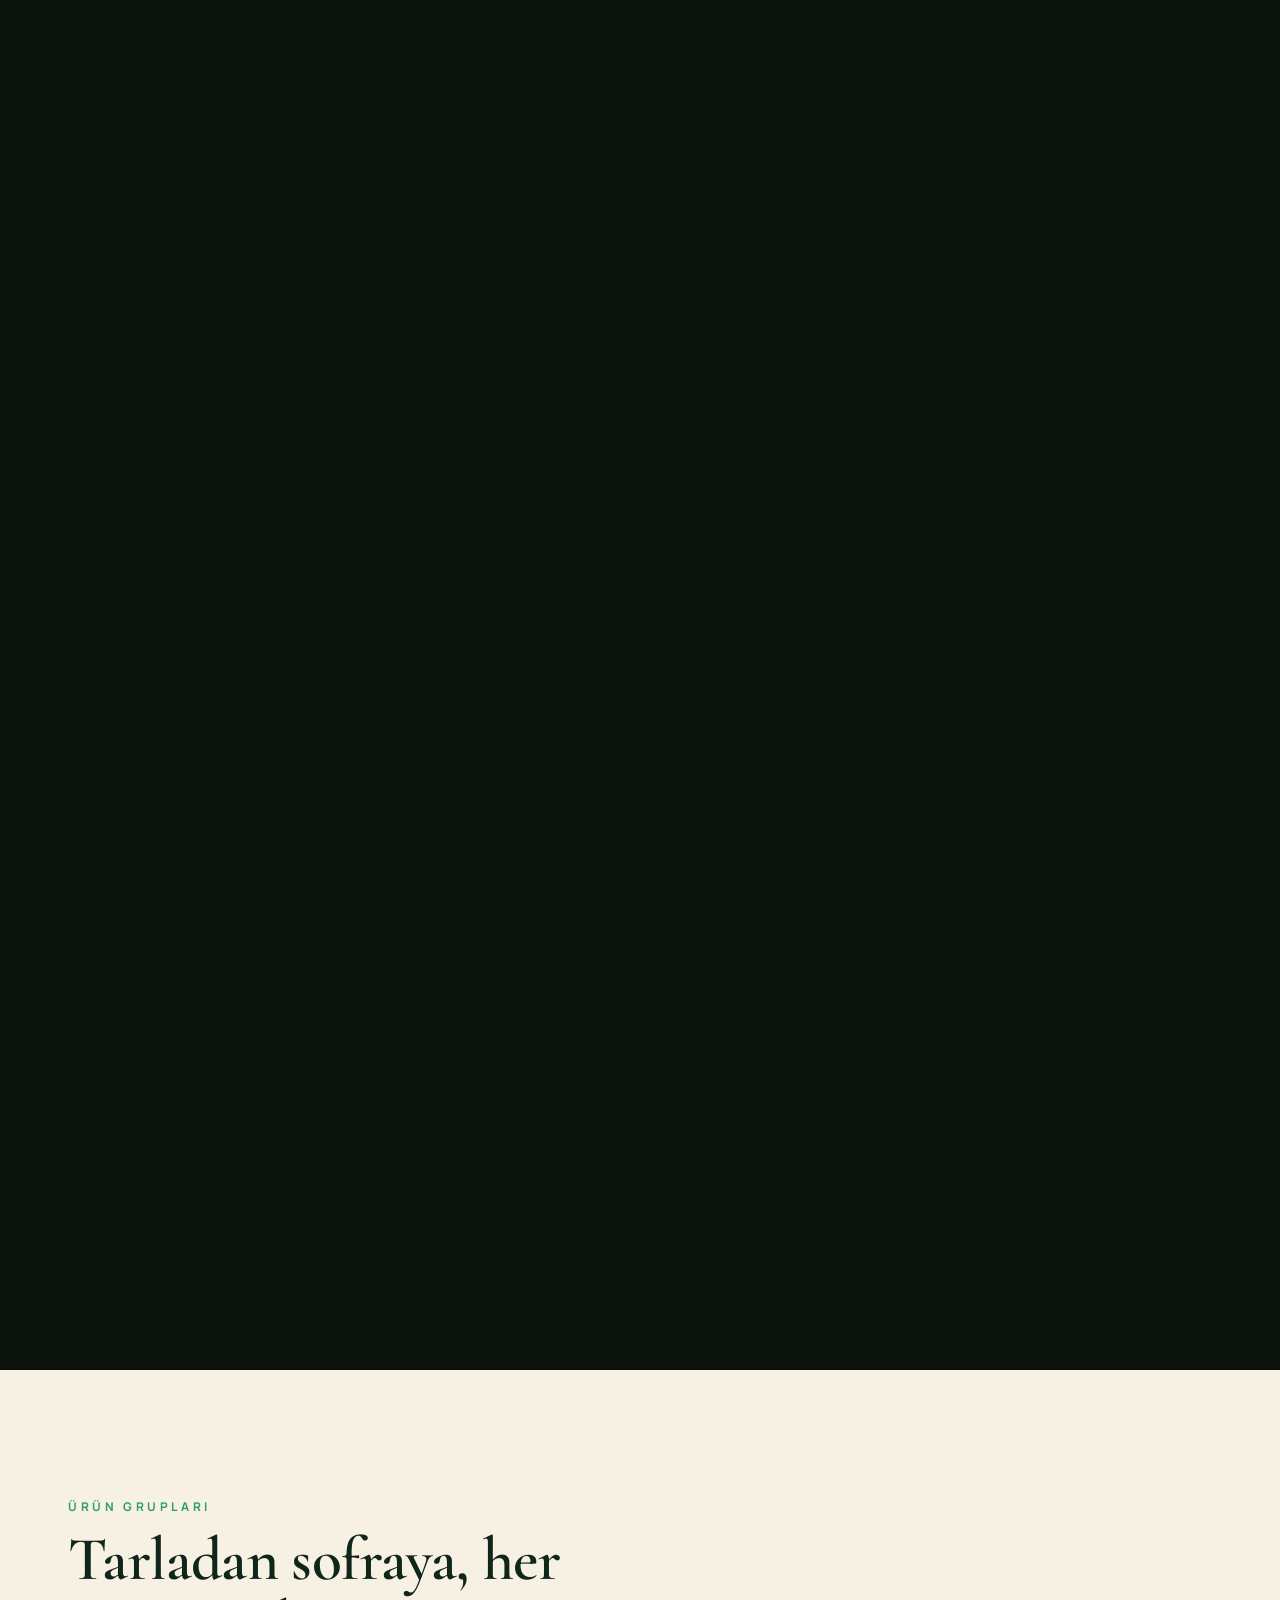
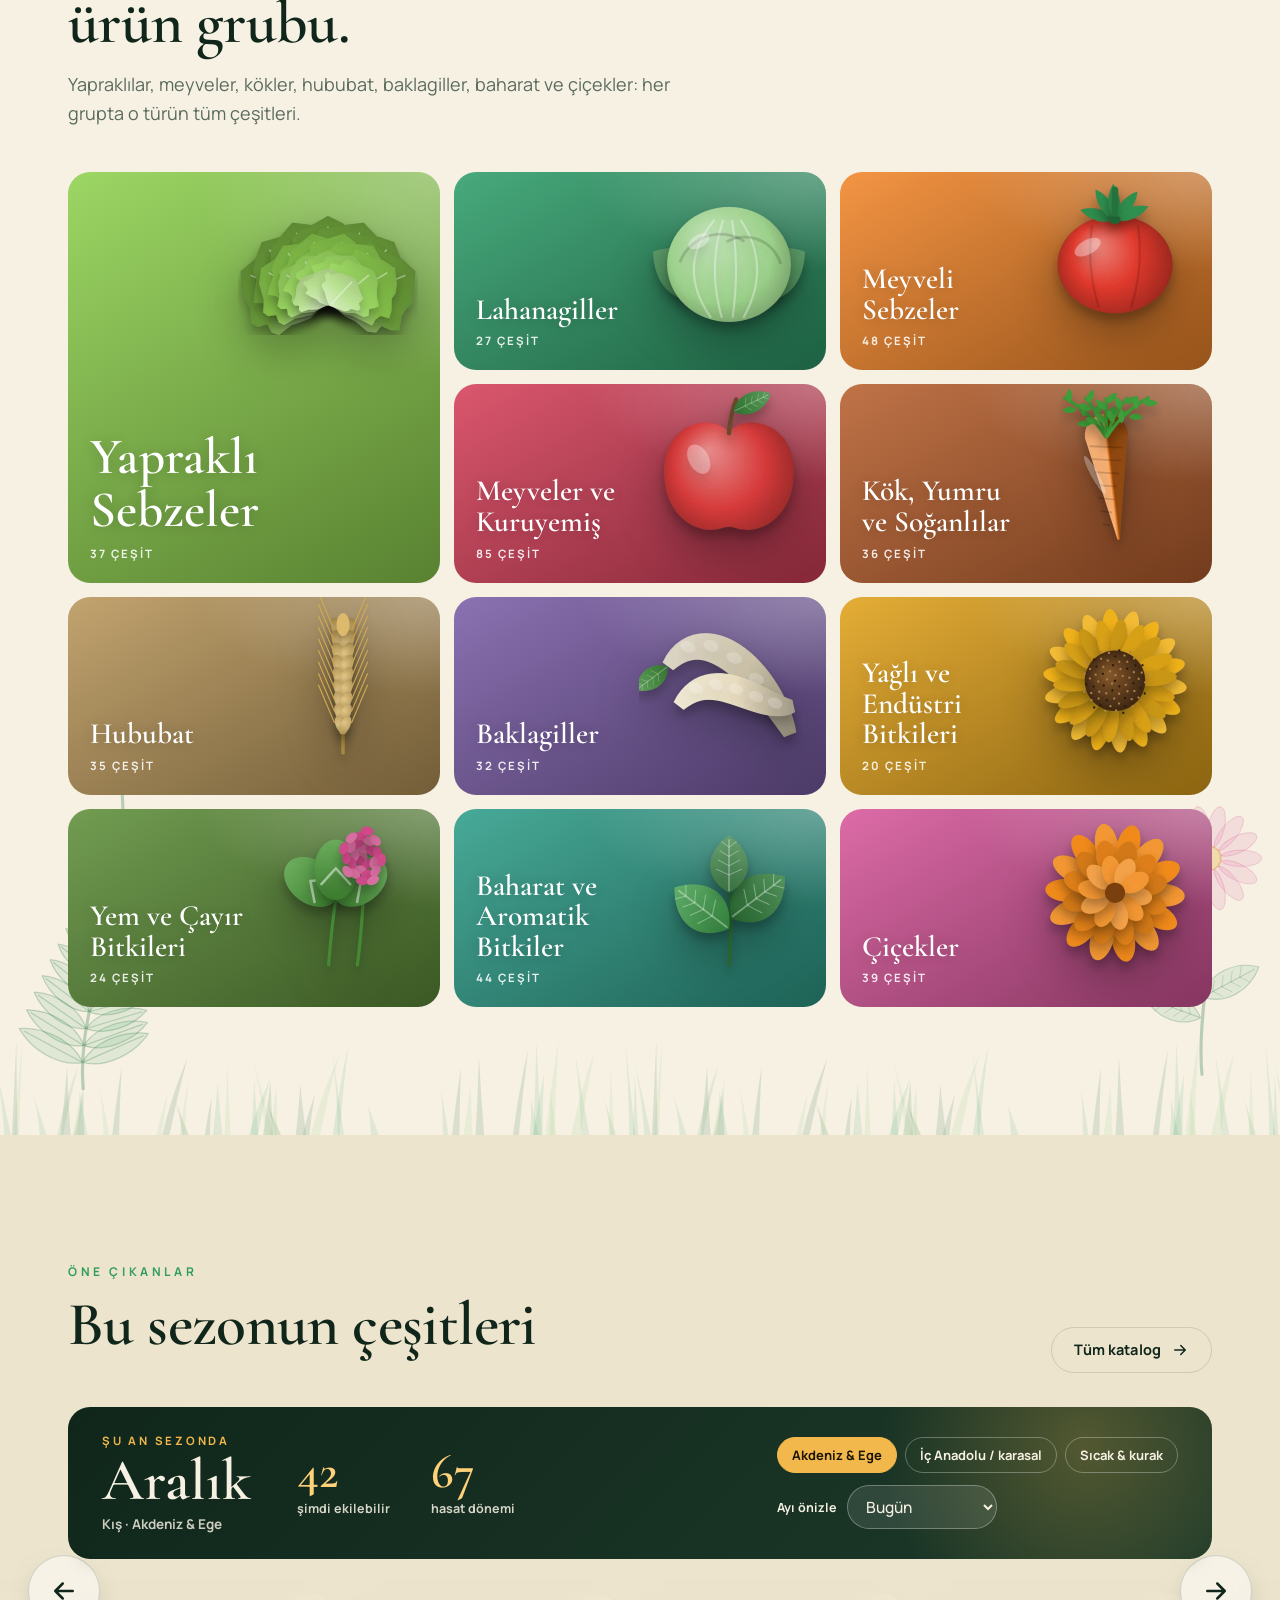
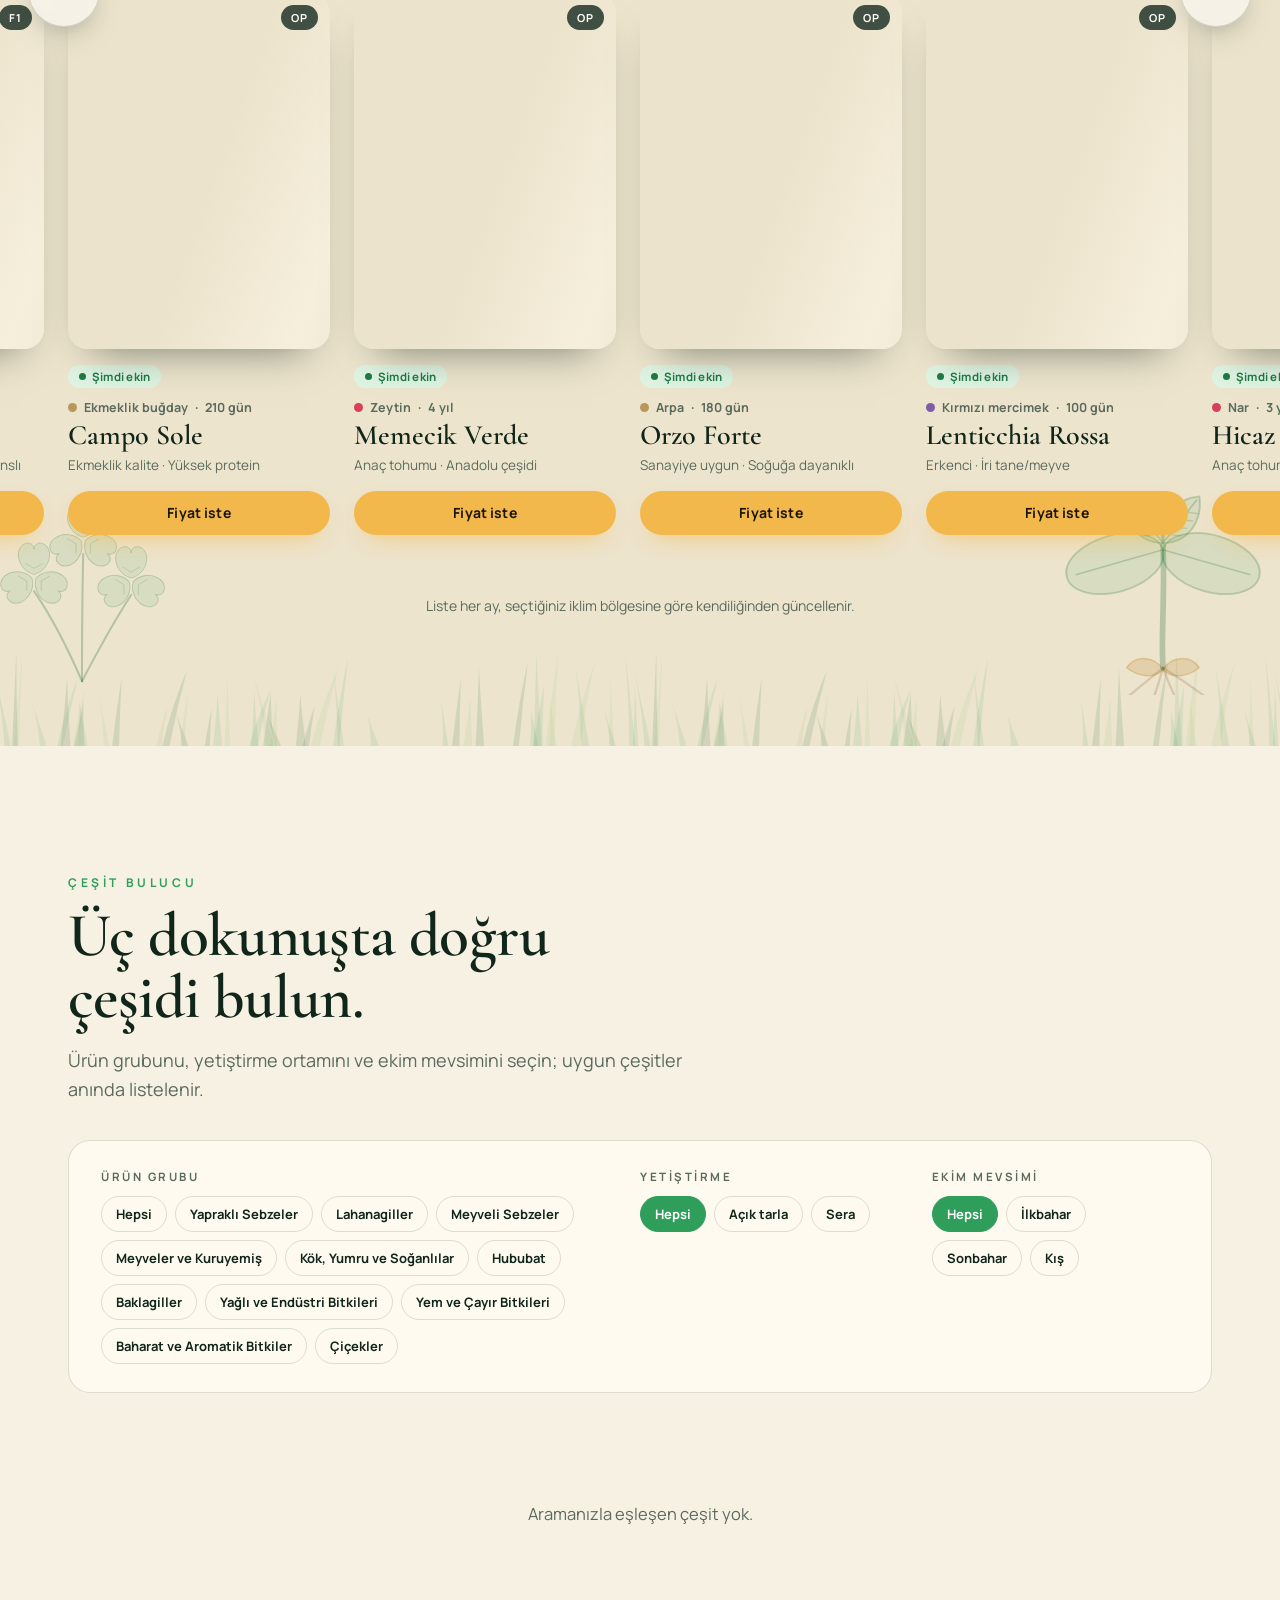
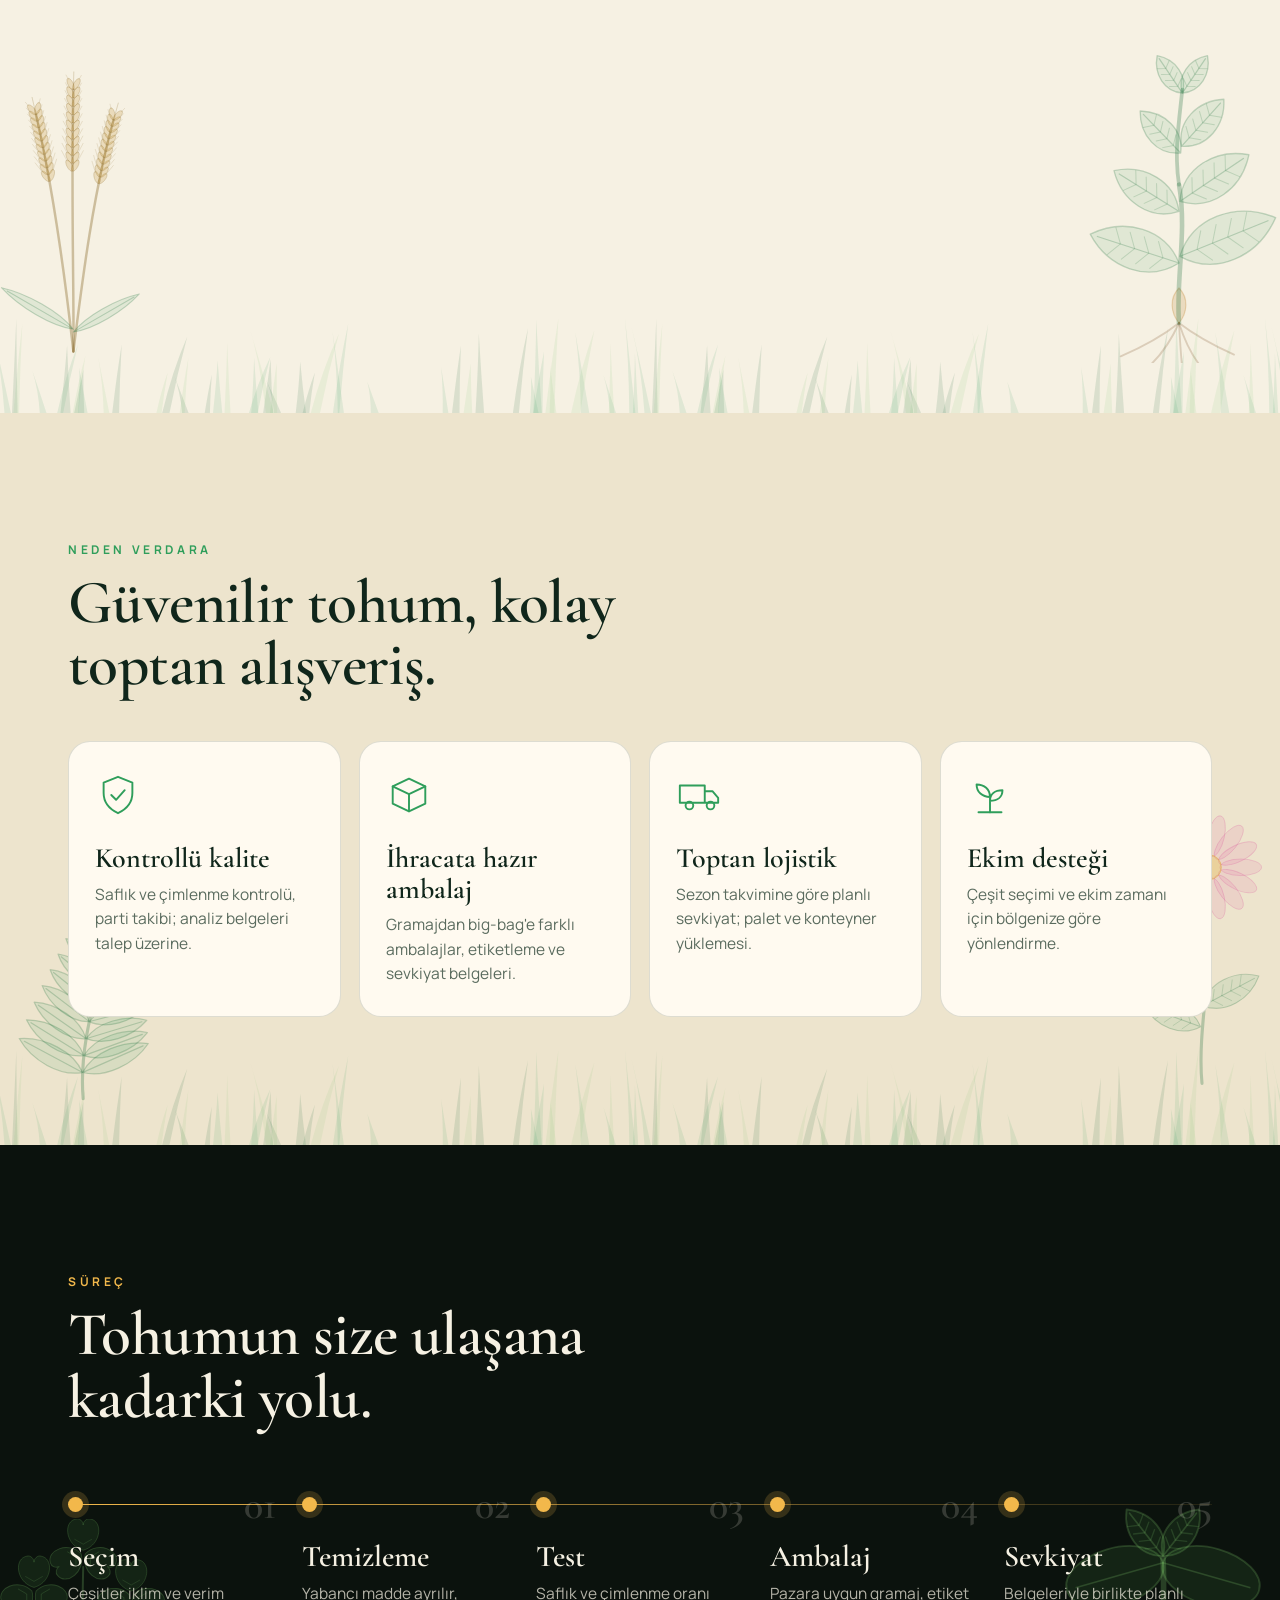
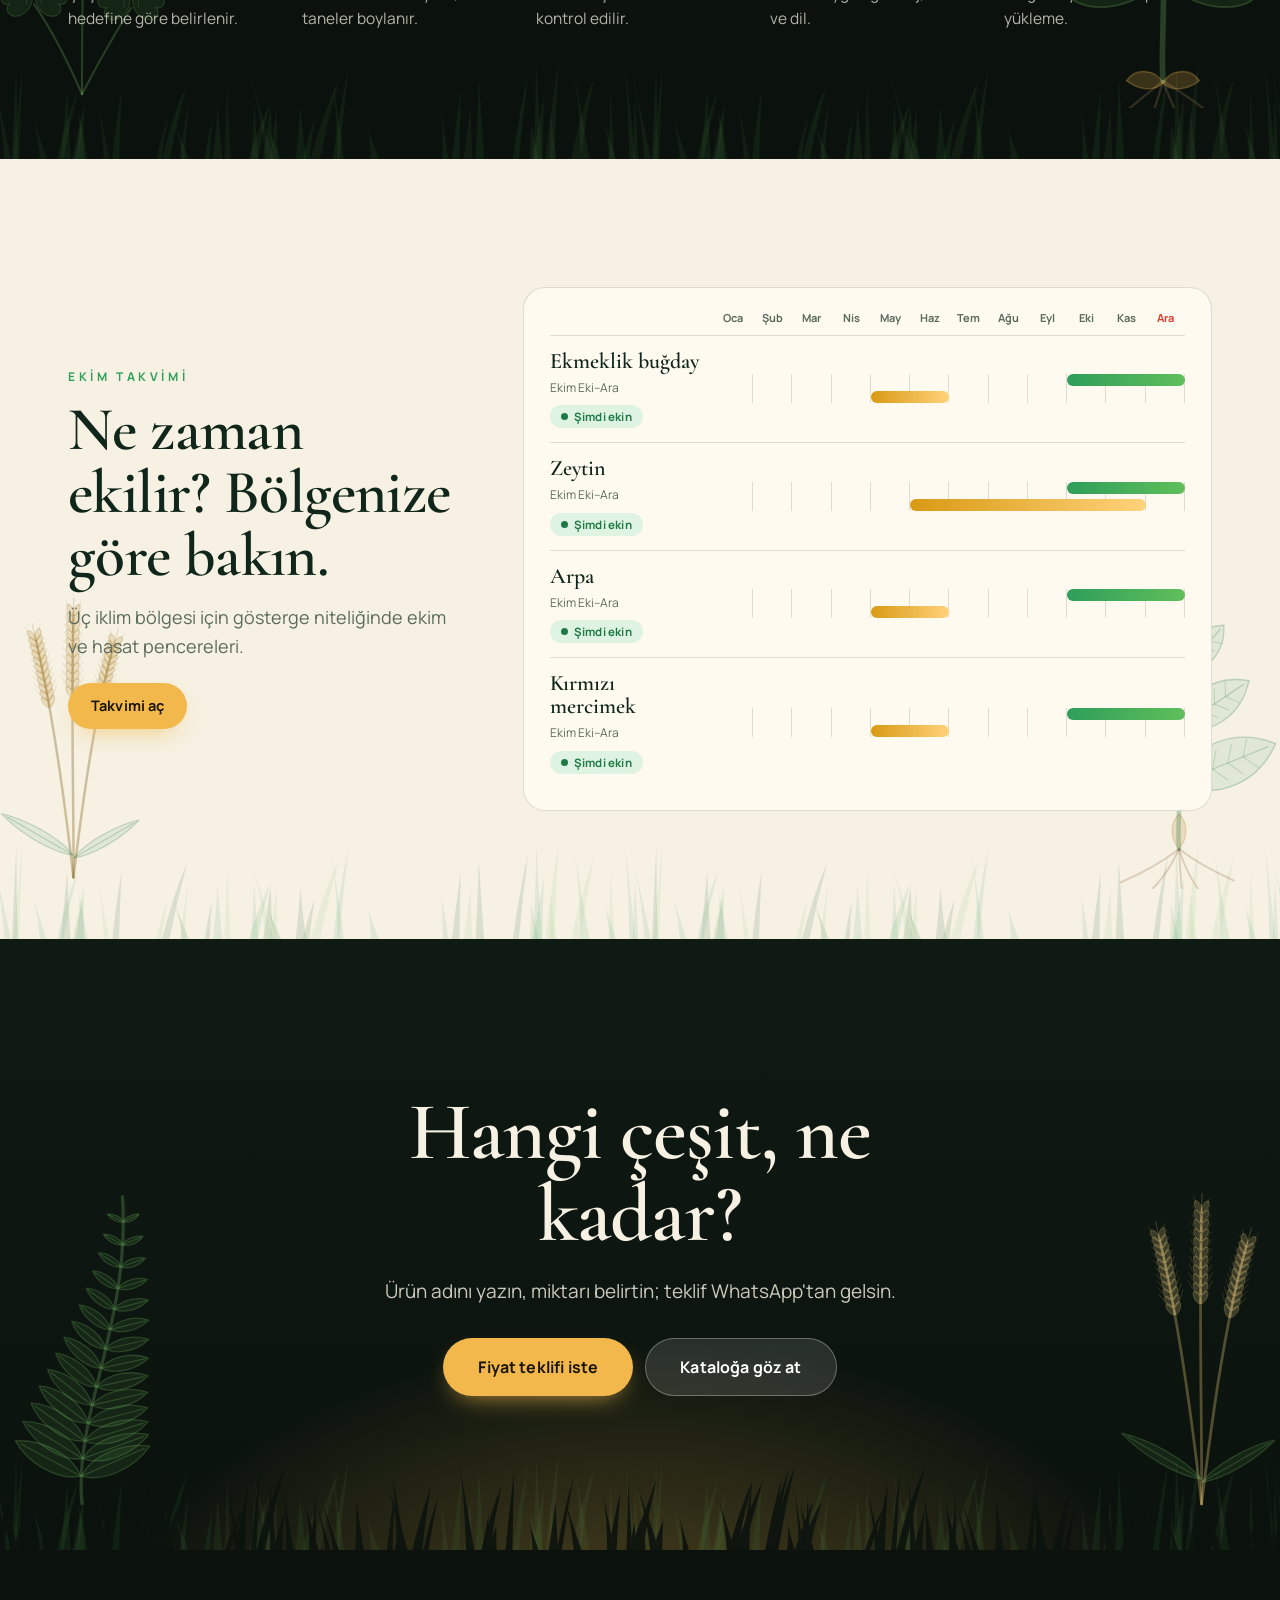
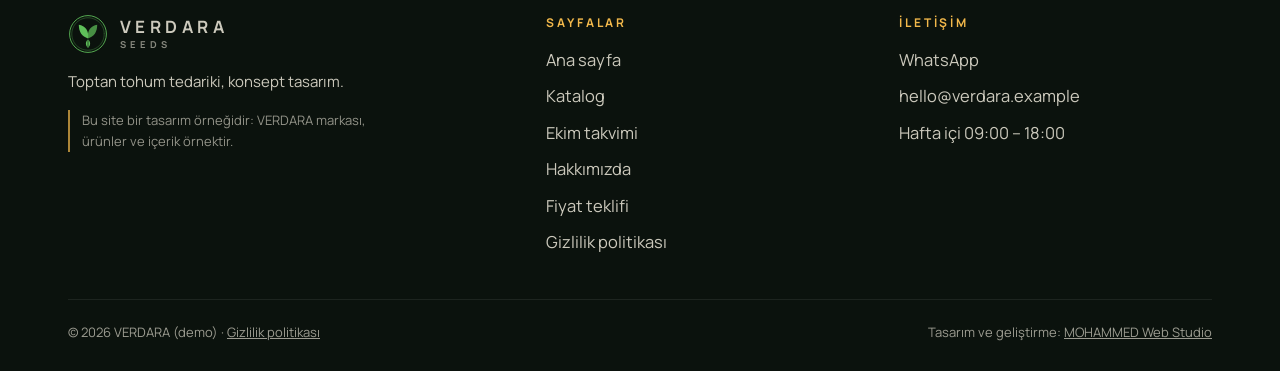
==== commit 26a976d4: "Fix stray season counters at top-left: class name clashed with the seed cursor" ====
--- a/index.html
+++ b/index.html
@@ -15,8 +15,8 @@
 <meta property="og:description" content="Wholesale seed supply: catalogue, sowing calendar, price quotes on WhatsApp. Design demo.">
 <meta property="og:image" content="https://housinasaad-creator.github.io/verdara-seeds-demo/assets/og.jpg">
 <link rel="icon" href="assets/favicon.svg" type="image/svg+xml">
-<link rel="stylesheet" href="css/fonts.css?v=10191953">
-<link rel="stylesheet" href="css/style.css?v=10191953">
+<link rel="stylesheet" href="css/fonts.css?v=10192019">
+<link rel="stylesheet" href="css/style.css?v=10192019">
 <script type="importmap">{"imports":{"three":"./js/vendor/three.module.min.js"}}</script>
 </head>
 <body data-page="home">
@@ -119,7 +119,7 @@
 </main>
 
 <div id="ftr"></div>
-<script type="module" src="js/layout.js?v=10191953"></script>
-<script type="module" src="js/home.js?v=10191953"></script>
+<script type="module" src="js/layout.js?v=10192019"></script>
+<script type="module" src="js/home.js?v=10192019"></script>
 </body>
 </html>
--- a/css/style.css
+++ b/css/style.css
@@ -493,10 +493,10 @@
 .ssub{font:700 13.5px var(--sans);opacity:.82}
 .ssub em{font-style:normal;background:var(--amber);color:#1a1405;border-radius:99px;padding:2px 9px;font-size:11.5px}
 .scs{display:flex;gap:clamp(20px,3.2vw,48px);flex-wrap:wrap;position:relative;z-index:1}
-.sc b{display:block;font:600 clamp(38px,3.8vw,56px)/1 var(--serif);color:var(--amber2)}
-.sc span{display:block;font:700 12.5px/1.35 var(--sans);opacity:.86;max-width:17ch;margin-top:4px}
-.sc.s-cover b{color:#8fe3d6}.sc.s-harvest b{color:#ffd27a}.sc.s-soon b{color:#c3c3f2}
-.sc{background:none;color:inherit}
+.scn b{display:block;font:600 clamp(38px,3.8vw,56px)/1 var(--serif);color:var(--amber2)}
+.scn span{display:block;font:700 12.5px/1.35 var(--sans);opacity:.86;max-width:17ch;margin-top:4px}
+.scn.s-cover b{color:#8fe3d6}.scn.s-harvest b{color:#ffd27a}.scn.s-soon b{color:#c3c3f2}
+.scn{background:none;color:inherit}
 .sctl{display:grid;gap:12px;justify-items:start;position:relative;z-index:1}
 .sstrip .chip{border-color:rgba(255,255,255,.3);color:var(--paper)}
 .sstrip .chip:hover{border-color:#fff}
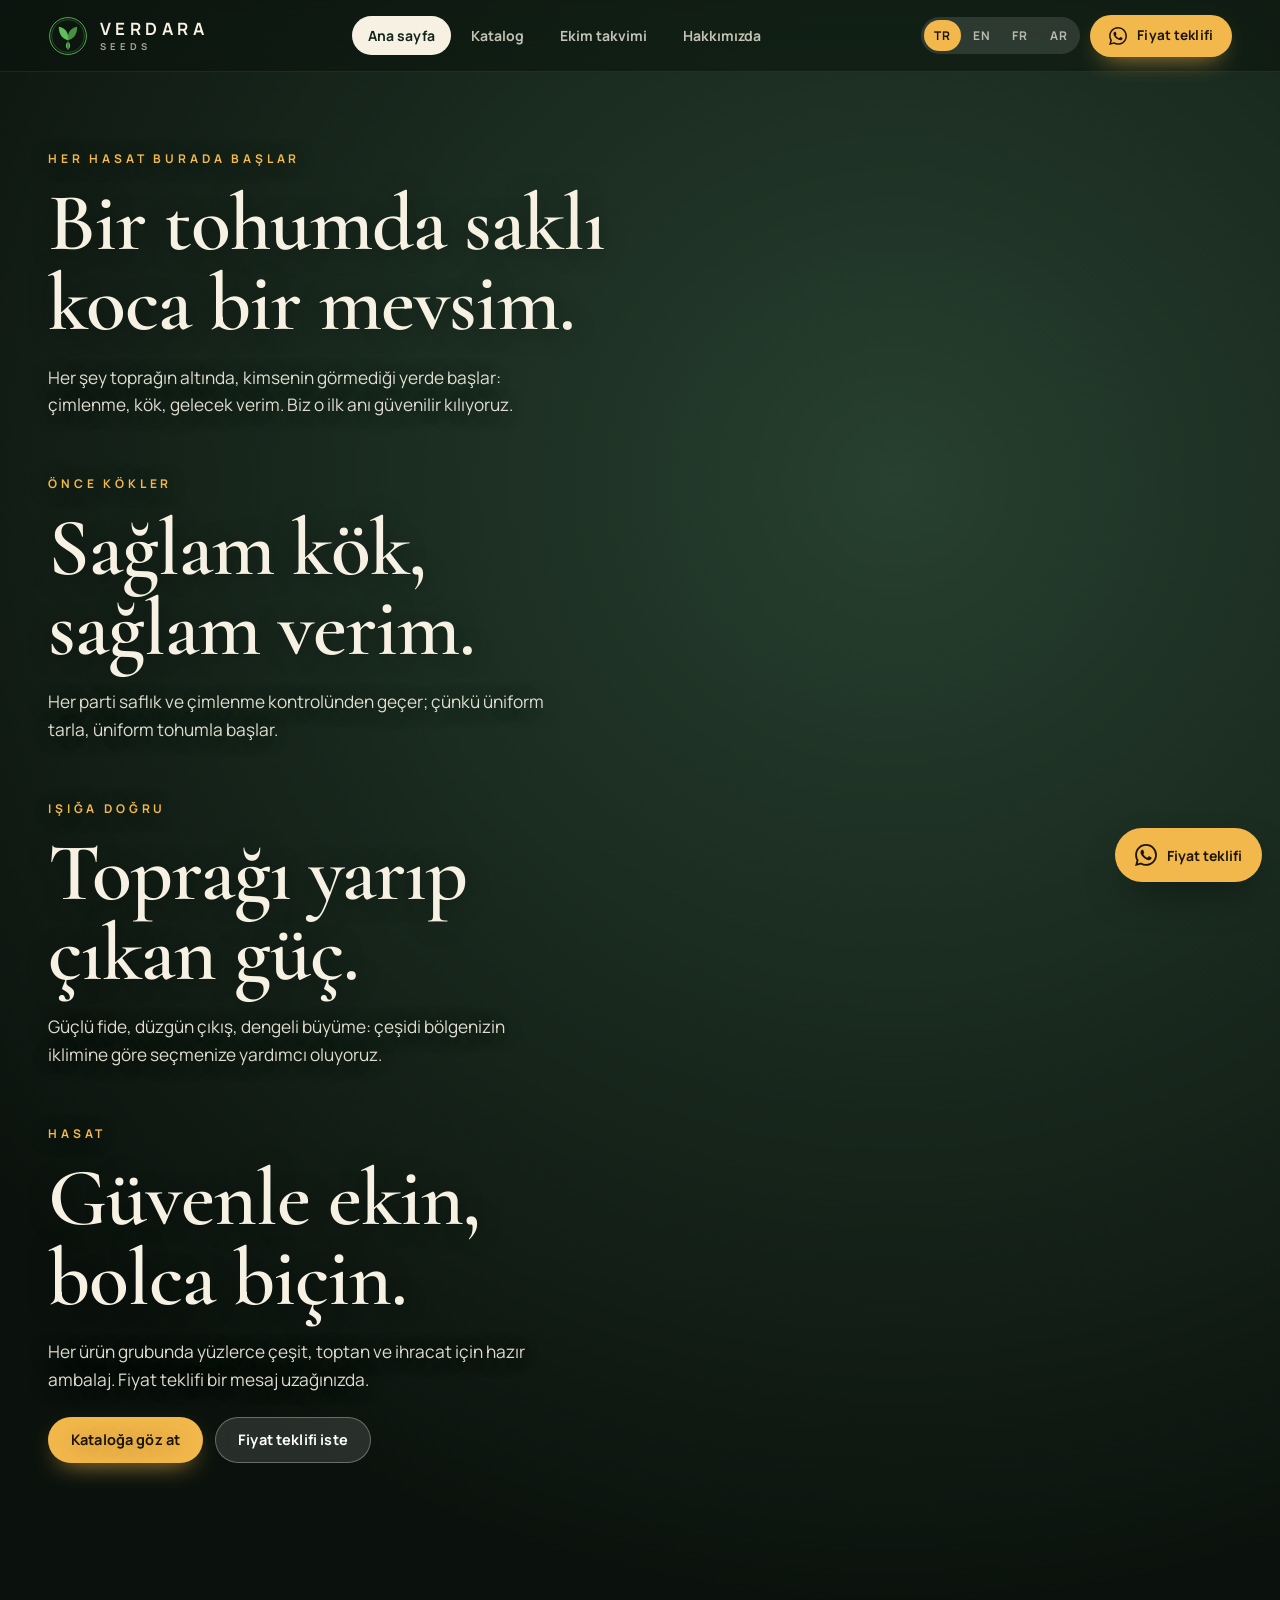
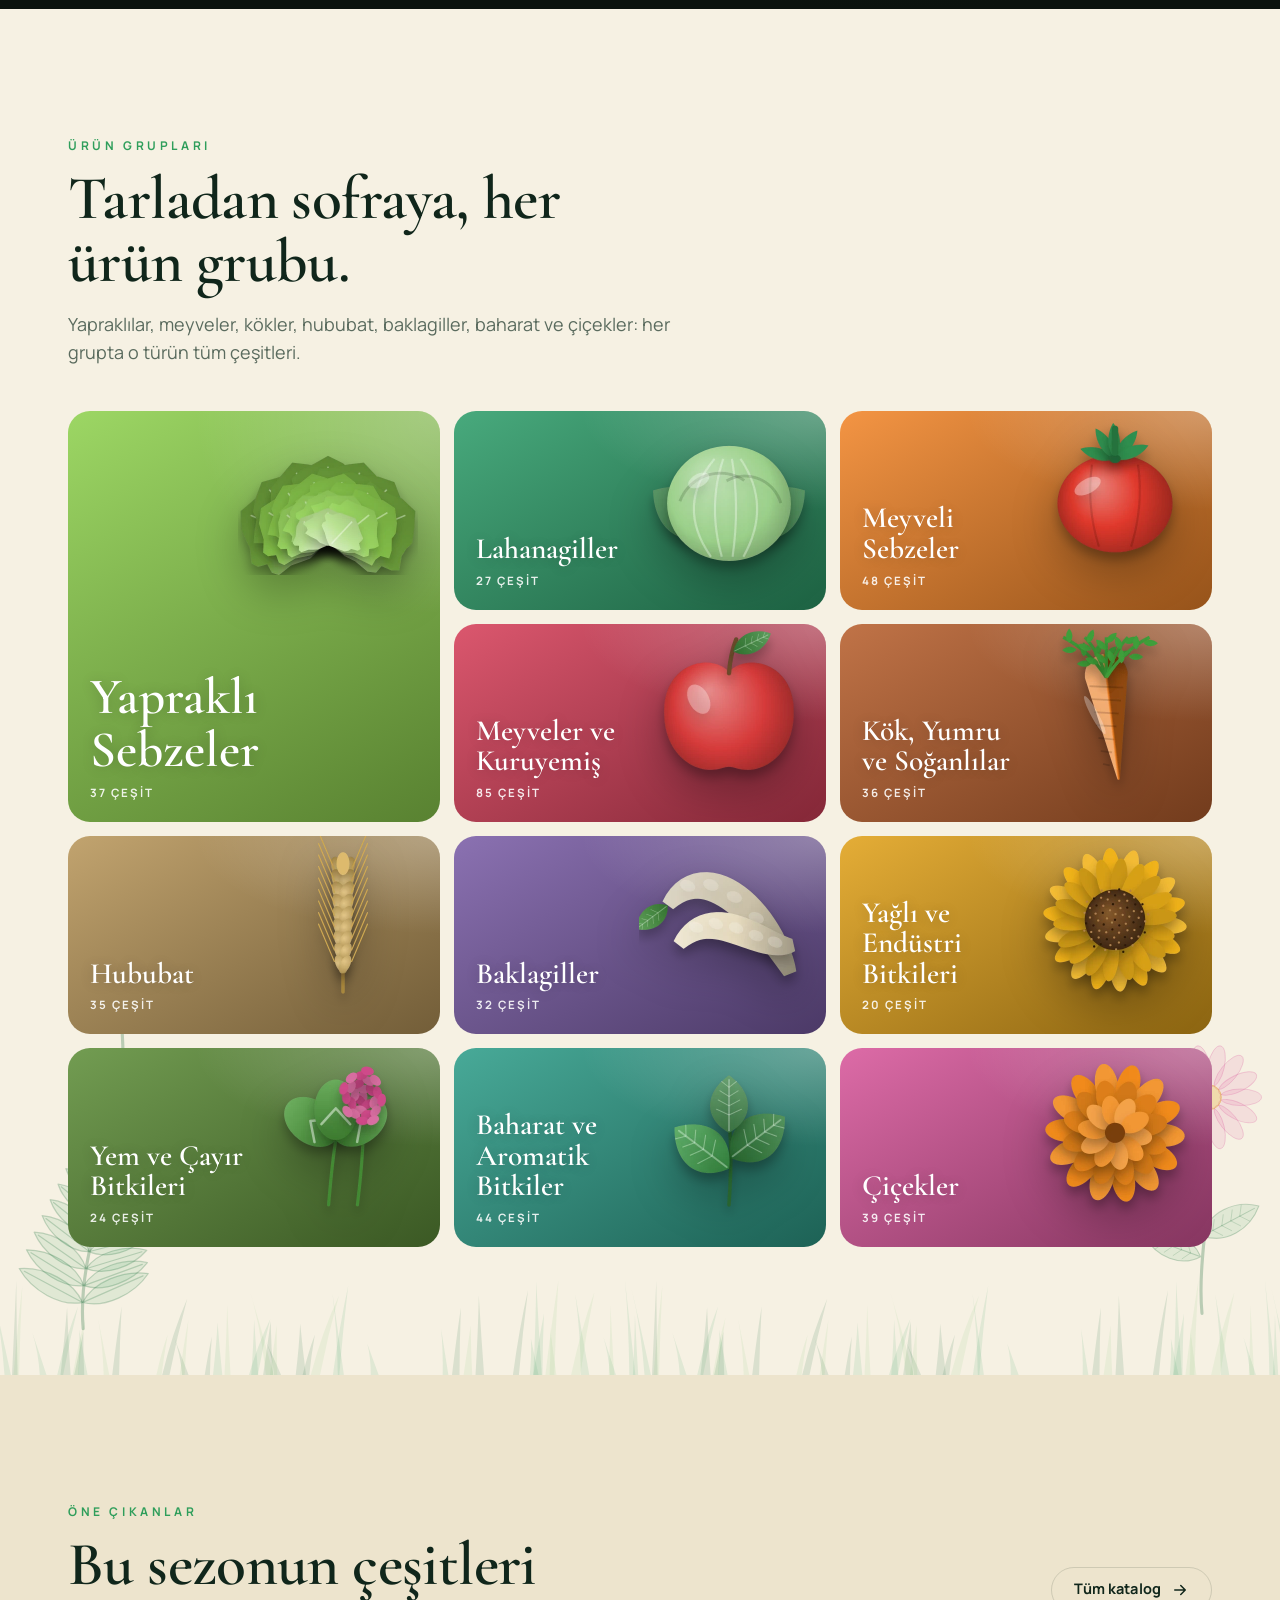
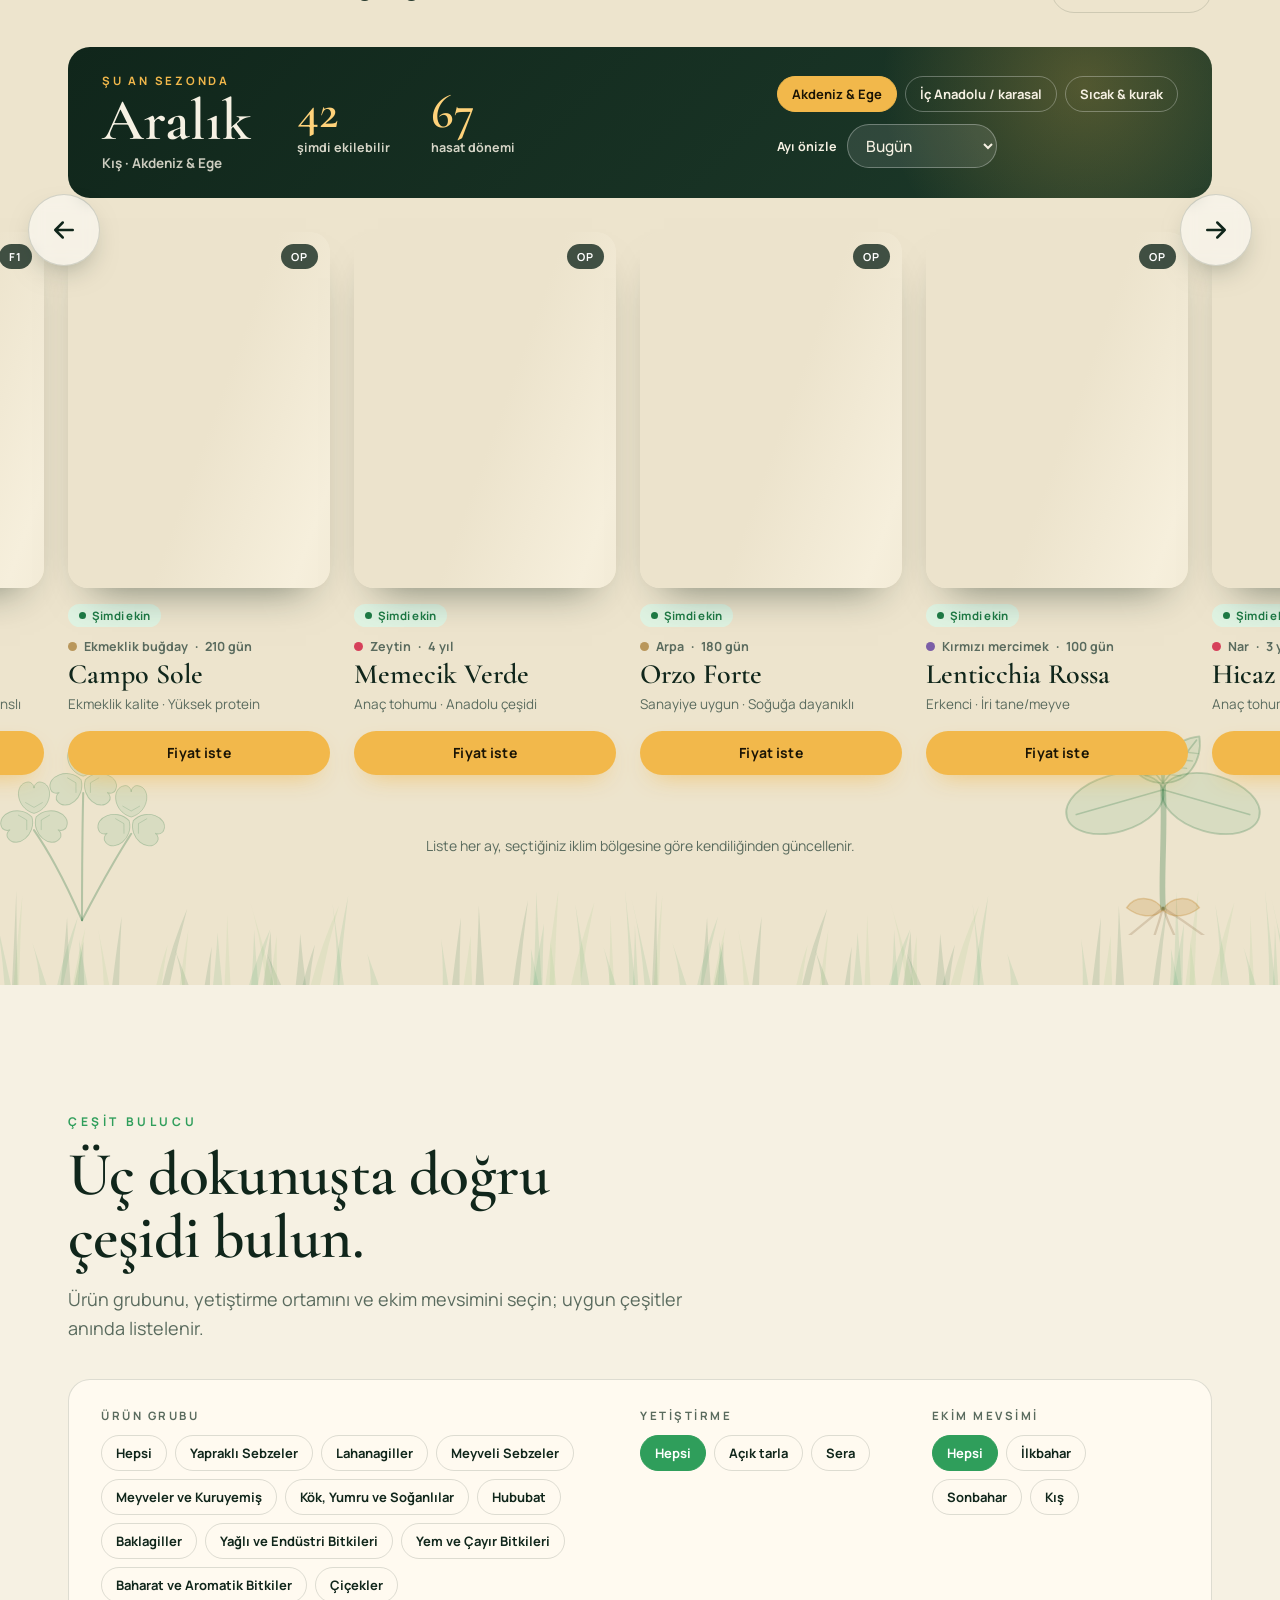
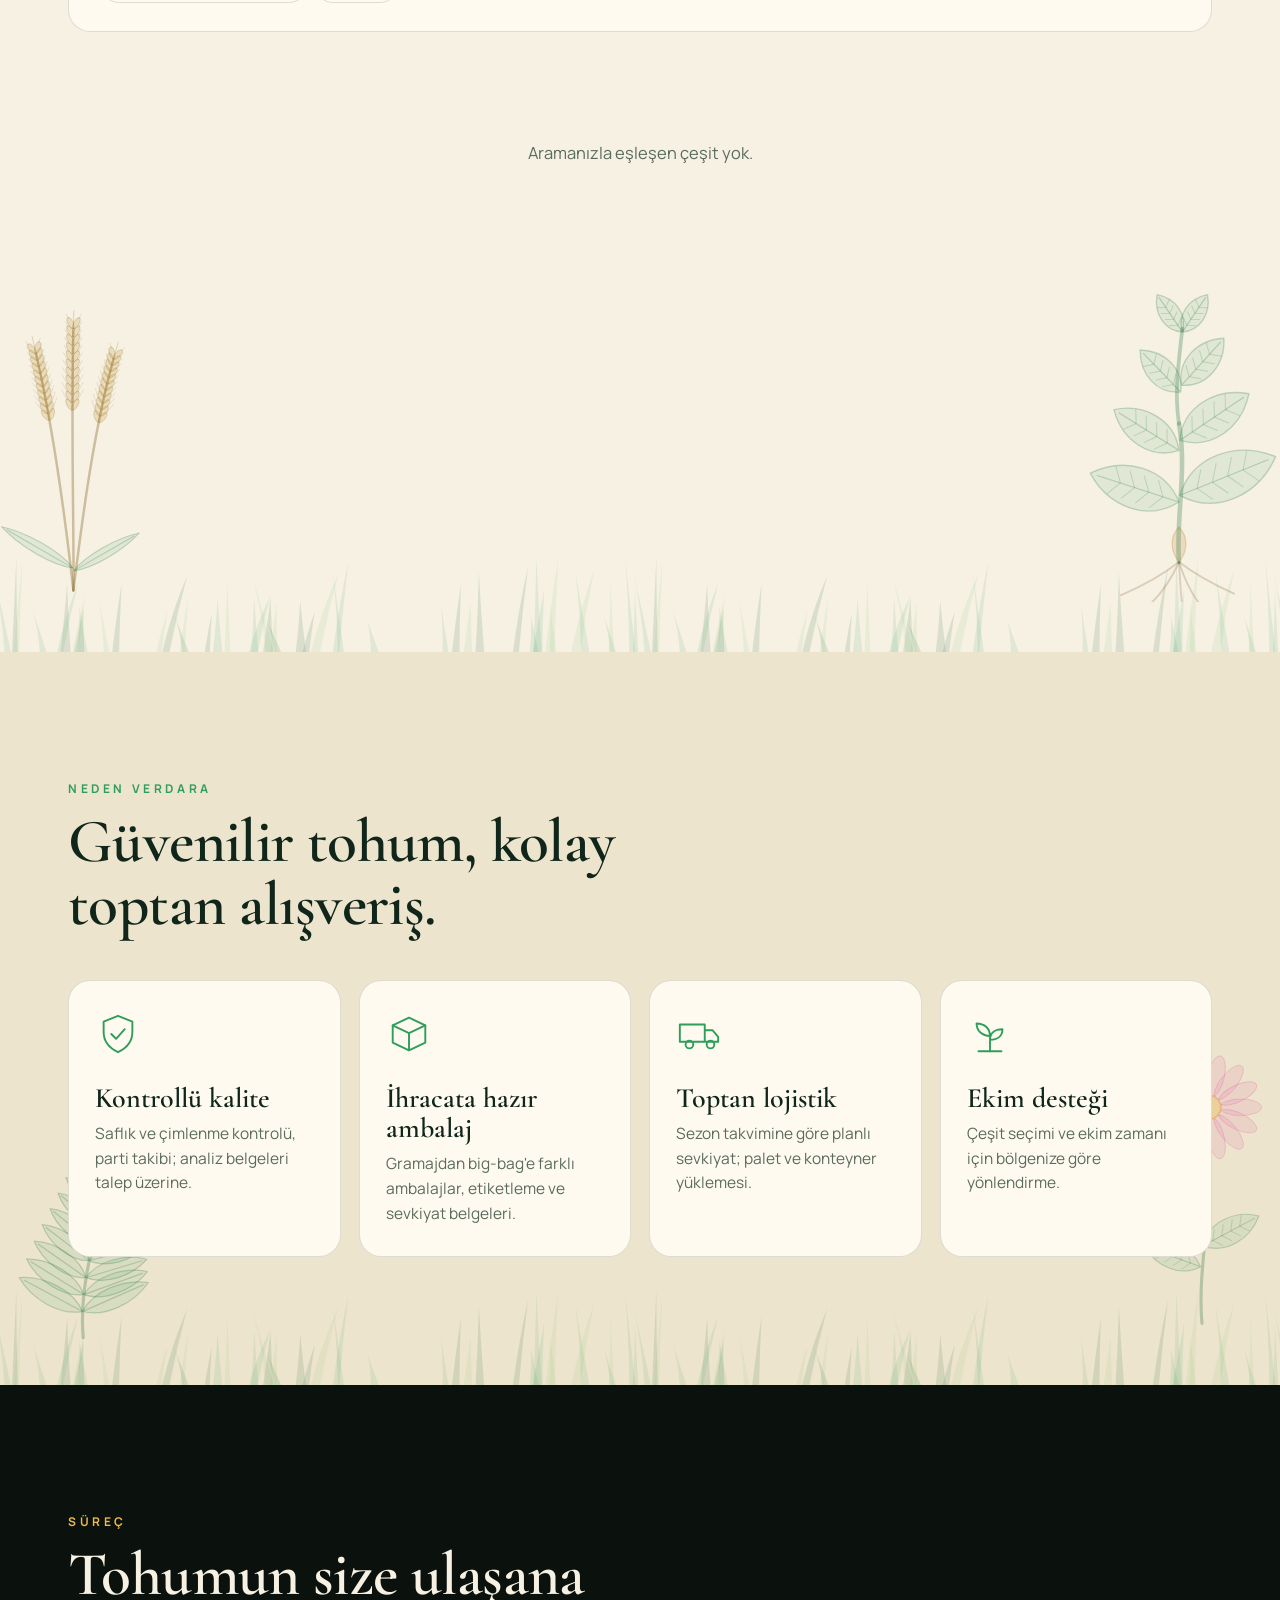
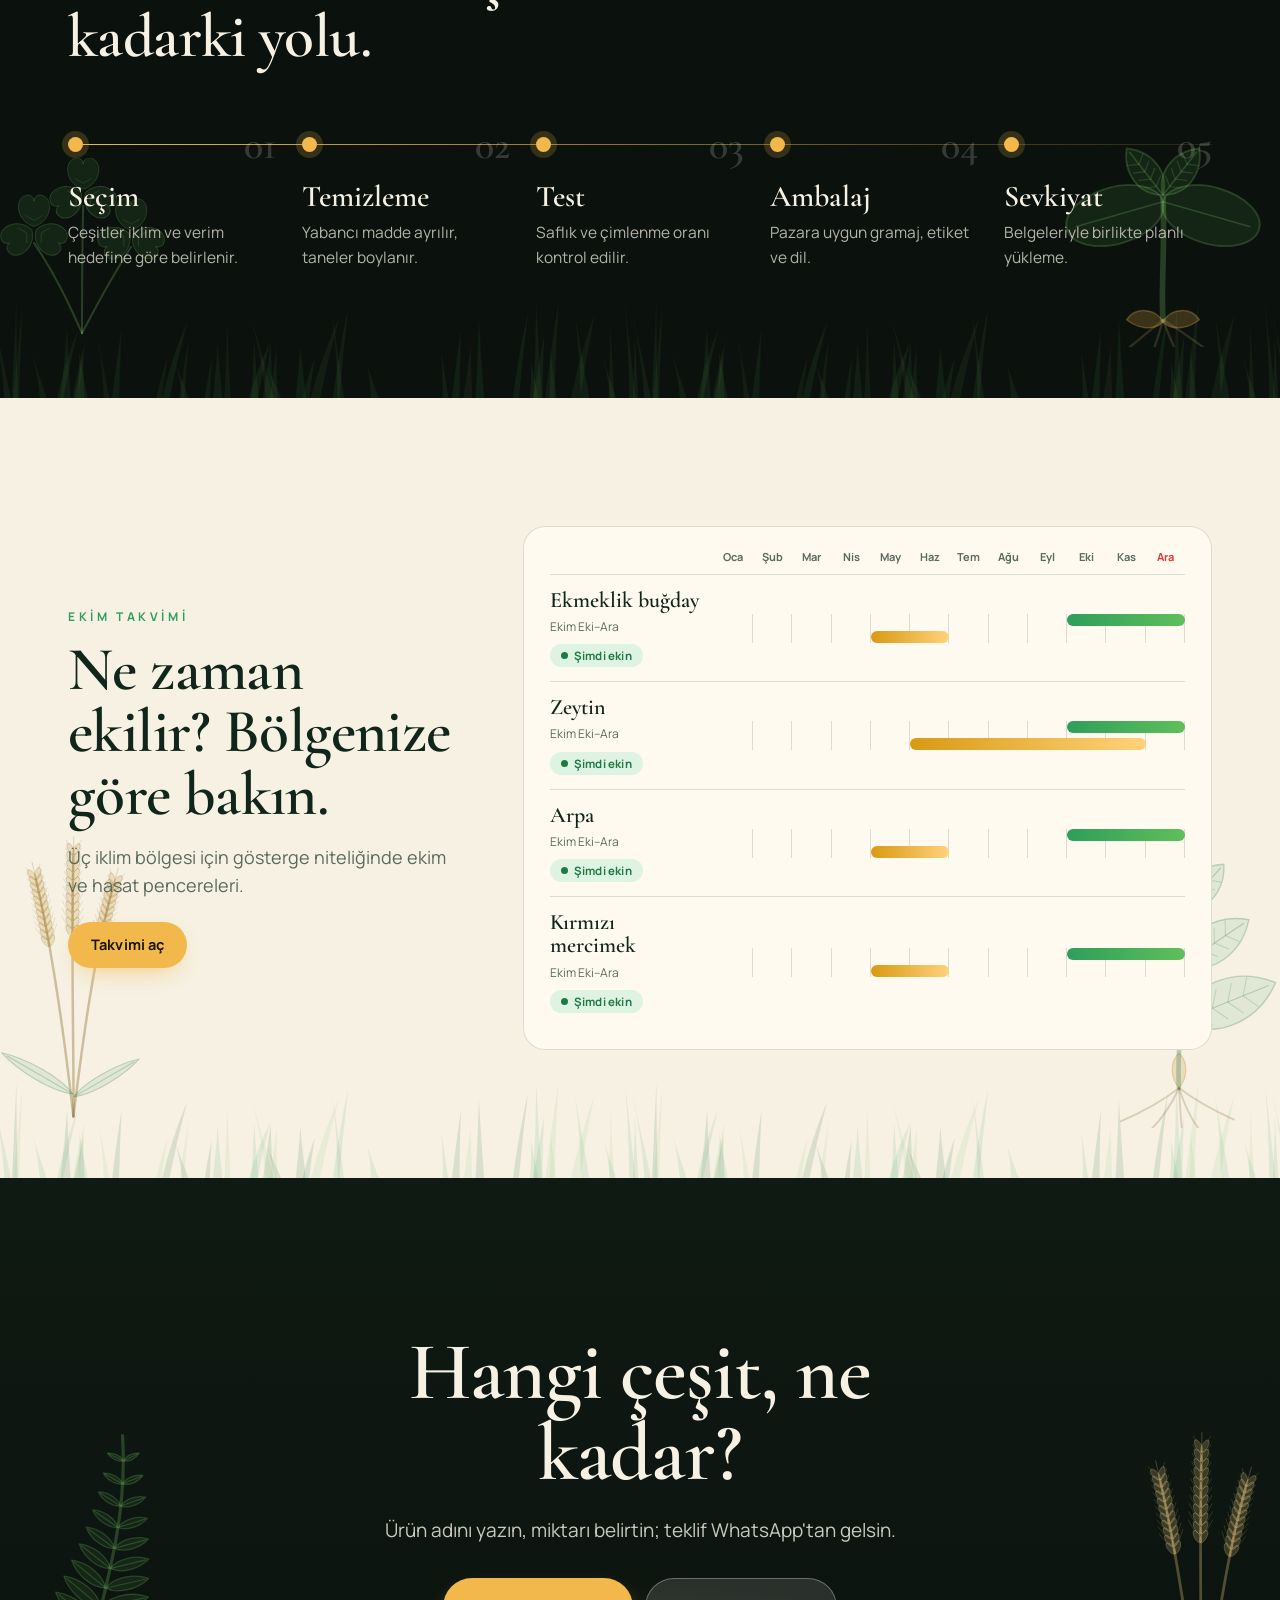
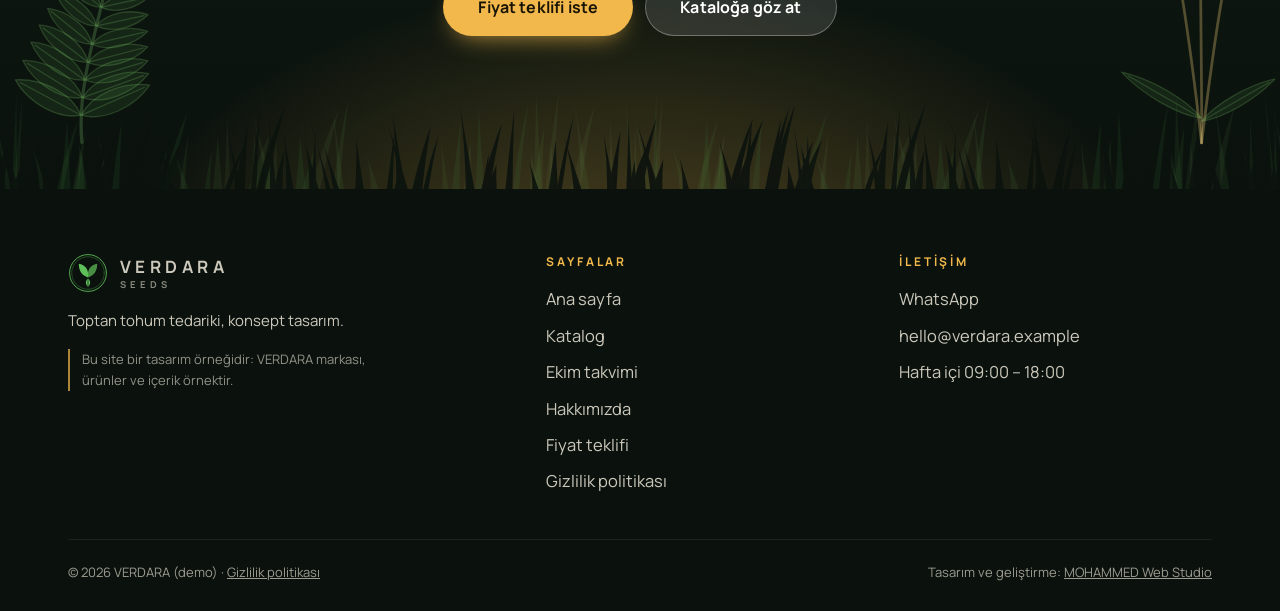
==== commit e40d500b: "Hero as pre-rendered video in four scroll steps (3D scene archived in files)" ====
--- a/index.html
+++ b/index.html
@@ -13,10 +13,10 @@
 <meta name="theme-color" content="#0b120d">
 <meta property="og:title" content="VERDARA · Seeds">
 <meta property="og:description" content="Wholesale seed supply: catalogue, sowing calendar, price quotes on WhatsApp. Design demo.">
-<meta property="og:image" content="https://housinasaad-creator.github.io/verdara-seeds-demo/assets/og.jpg">
+<meta property="og:image" content="assets/og.jpg">
 <link rel="icon" href="assets/favicon.svg" type="image/svg+xml">
-<link rel="stylesheet" href="css/fonts.css?v=10192019">
-<link rel="stylesheet" href="css/style.css?v=10192019">
+<link rel="stylesheet" href="css/fonts.css">
+<link rel="stylesheet" href="css/style.css">
 <script type="importmap">{"imports":{"three":"./js/vendor/three.module.min.js"}}</script>
 </head>
 <body data-page="home">
@@ -26,7 +26,8 @@
   <!-- ============ the seed story (scroll-driven 3D) ============ -->
   <section class="journey" id="journey" aria-label="VERDARA">
     <div class="stage" id="stage">
-      <canvas id="gl" aria-hidden="true"></canvas>
+      <picture class="hv-poster" id="hvPoster"><source media="(max-width: 760px)" srcset="assets/hero/poster-m.webp"><img src="assets/hero/poster.webp" width="1280" height="720" alt="" fetchpriority="high"></picture>
+      <video class="hv" id="hv" muted playsinline preload="none" disablepictureinpicture aria-hidden="true" tabindex="-1"></video>
       <div class="shade"></div>
       <div class="ch on" data-ch="0"><div class="k" data-i18n="j.c1.k"></div><h1 data-i18n="j.c1.t"></h1><p data-i18n="j.c1.p"></p></div>
       <div class="ch" data-ch="1"><div class="k" data-i18n="j.c2.k"></div><h2 data-i18n="j.c2.t"></h2><p data-i18n="j.c2.p"></p></div>
@@ -116,10 +117,13 @@
       <div class="acts"><button class="btn amber big" type="button" data-openquote data-i18n="h.cta.b1"></button><a class="btn glass big" href="catalog.html" data-i18n="h.cta.b2"></a></div>
     </div>
   </section>
+
+<!-- المشهد الثلاثي الأبعاد الحي (محفوظ، لا يُحذف): الكانفاس القديم للهيرو. الهيرو الآن فيديو. انظر js/archive/home-story-3d.js للتعليمات. -->
+<template id="scene3d-archive"><canvas id="gl" aria-hidden="true"></canvas></template>
 </main>
 
 <div id="ftr"></div>
-<script type="module" src="js/layout.js?v=10192019"></script>
-<script type="module" src="js/home.js?v=10192019"></script>
+<script type="module" src="js/layout.js"></script>
+<script type="module" src="js/home.js"></script>
 </body>
 </html>
--- a/css/style.css
+++ b/css/style.css
@@ -75,10 +75,15 @@
 body:not([data-page=home]) main{padding-top:var(--hh)}
 
 /* ============ hero: the seed story ============ */
-.journey{position:relative;height:330vh;background:var(--soil)}
+.journey{position:relative;height:520vh;background:var(--soil)}
 .stage{position:sticky;top:0;height:100vh;height:100lvh;overflow:hidden;background:linear-gradient(180deg,var(--sky1,#05080a),var(--sky2,#0b100d))}
 .stage canvas{position:absolute;inset:0;width:100%;height:100%;display:block;opacity:0;transition:opacity .9s ease}
 .stage.live canvas{opacity:1}
+.stage .hv,.stage .hv-poster{position:absolute;inset:0;width:100%;height:100%;display:block;object-fit:cover}
+.stage .hv-poster img{width:100%;height:100%;object-fit:cover;display:block}
+.stage .hv-poster{z-index:1;pointer-events:none;transition:opacity .9s ease .1s}.stage .hv{z-index:0}
+.stage.on3d .hv-poster{opacity:0}
+.no3d .stage .hv,.no3d .stage .hv-poster{display:none}
 .shade{position:absolute;inset:0;pointer-events:none;background:linear-gradient(90deg,rgba(6,10,8,.74) 0%,rgba(6,10,8,.34) 38%,transparent 62%),radial-gradient(130% 100% at 62% 48%,transparent 56%,rgba(0,0,0,.42))}
 .ch{position:absolute;inset-inline-start:var(--pad);bottom:calc(13vh + var(--tb,0px));max-width:min(580px,88vw);color:#f6f1e3;opacity:0;transform:translateY(26px);transition:opacity .55s ease,transform .7s cubic-bezier(.2,.7,.2,1);pointer-events:none;text-shadow:0 2px 24px rgba(0,0,0,.35)}
 .ch.on{opacity:1;transform:none;pointer-events:auto}
@@ -368,7 +373,7 @@
 }
 @media (max-width:640px){
   :root{--hh:64px}
-  .journey{height:300vh}
+  .journey{height:520vh}
   .ch{bottom:calc(11vh + var(--tb,0px))}
   .dots{display:none}
   .hq span{display:none}.hq{padding:0 14px}.hq .cnt{margin:0}
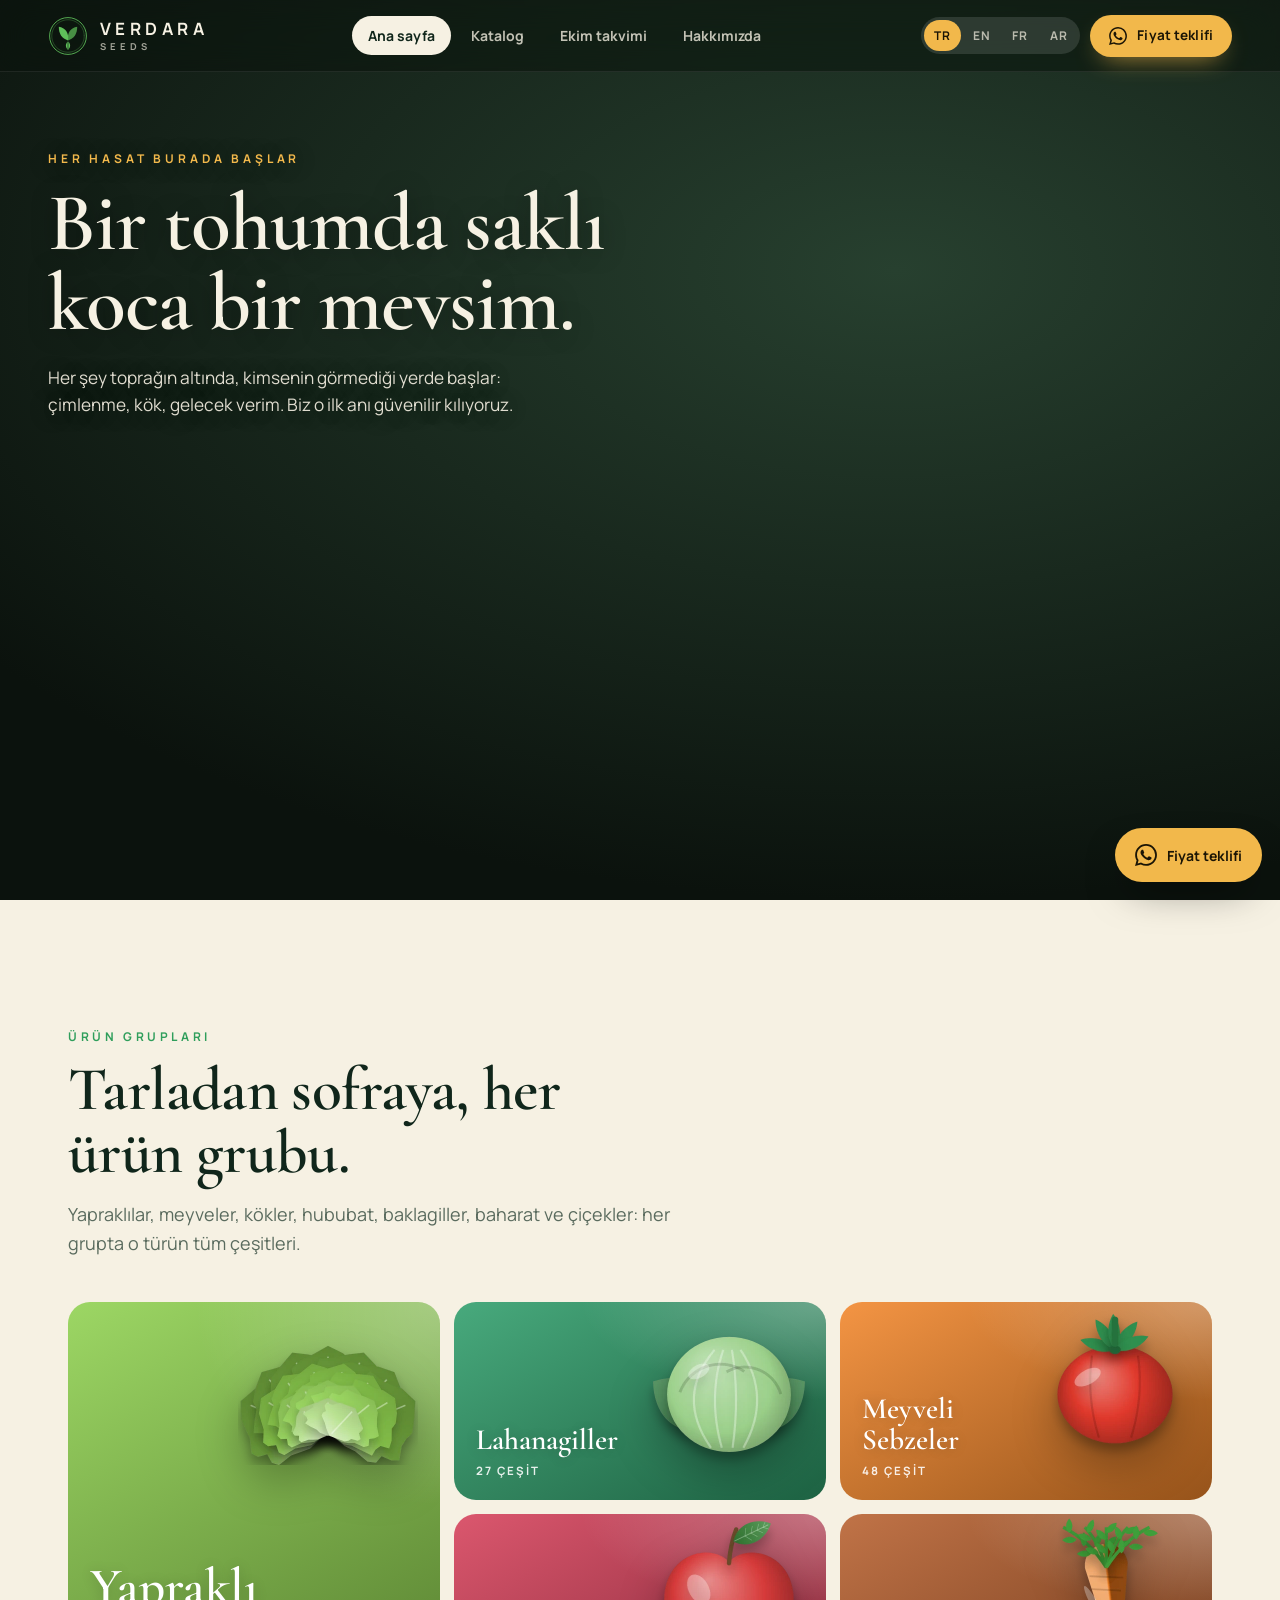
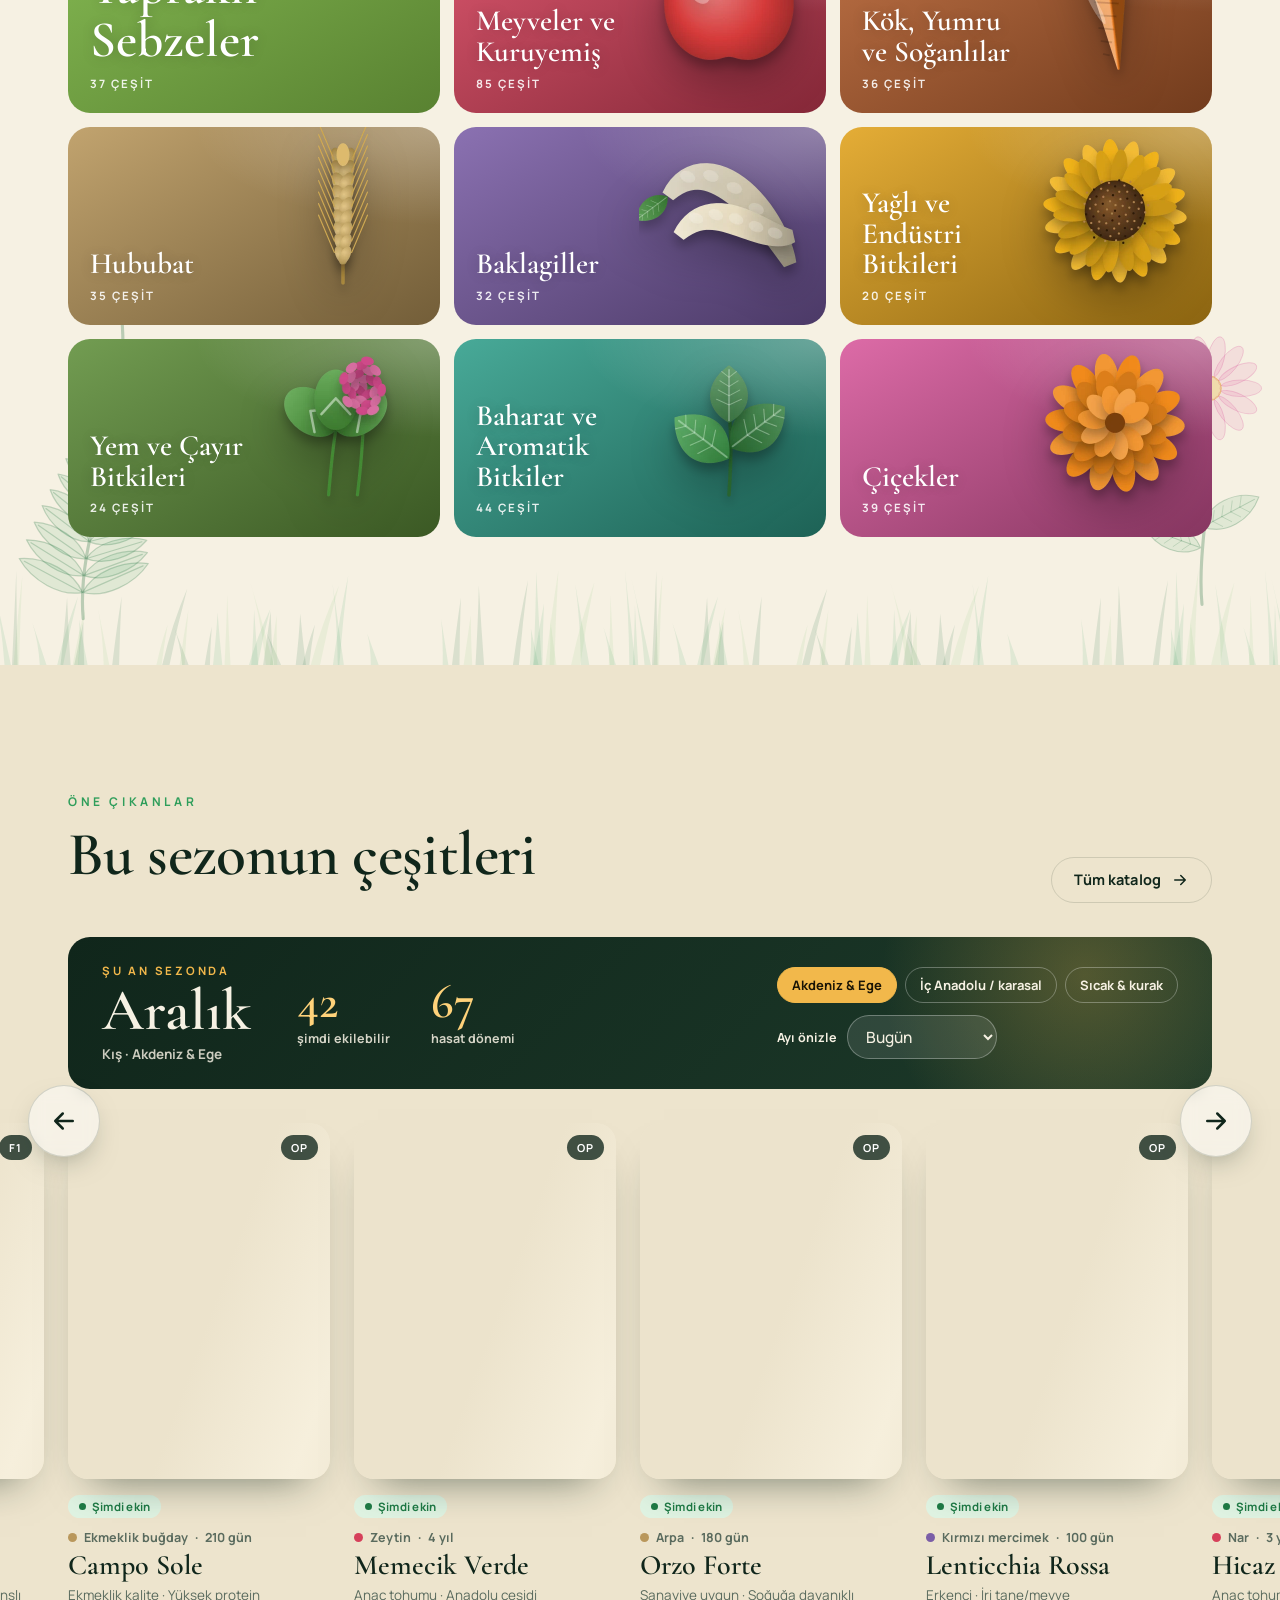
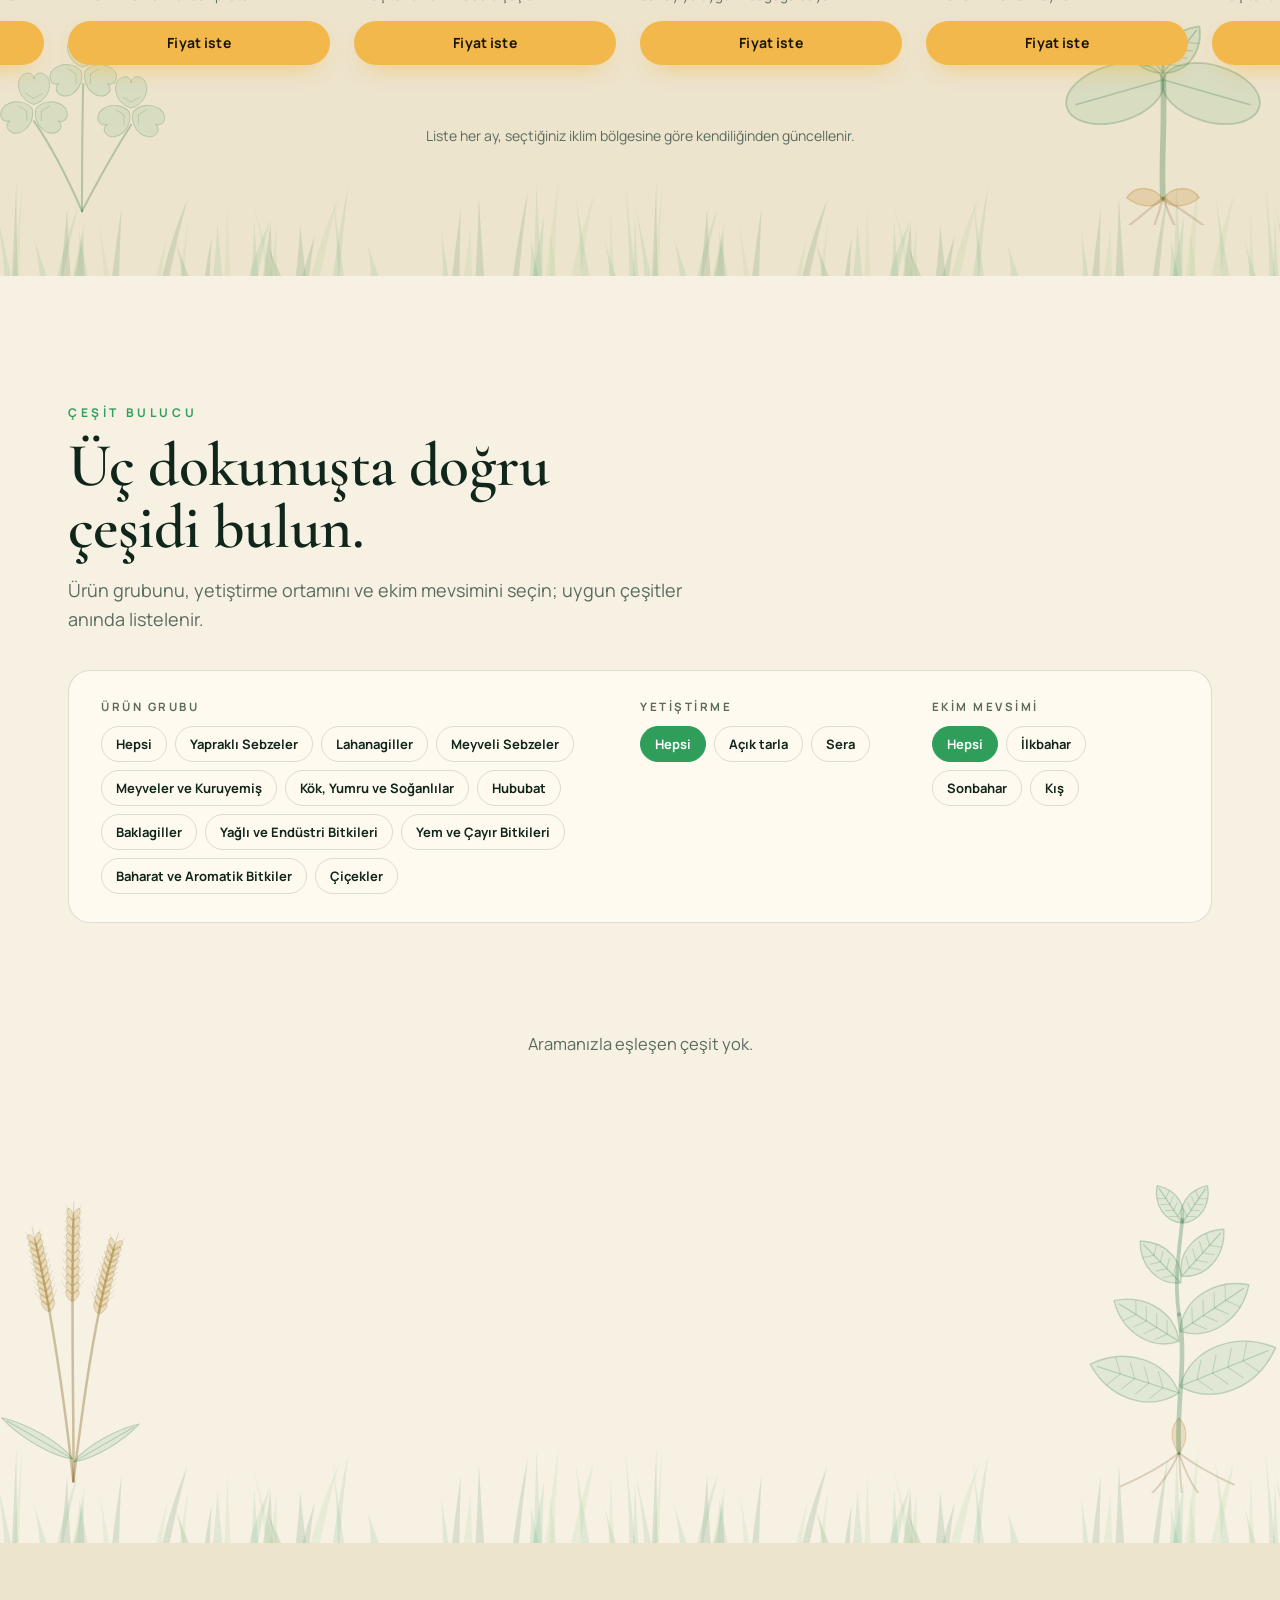
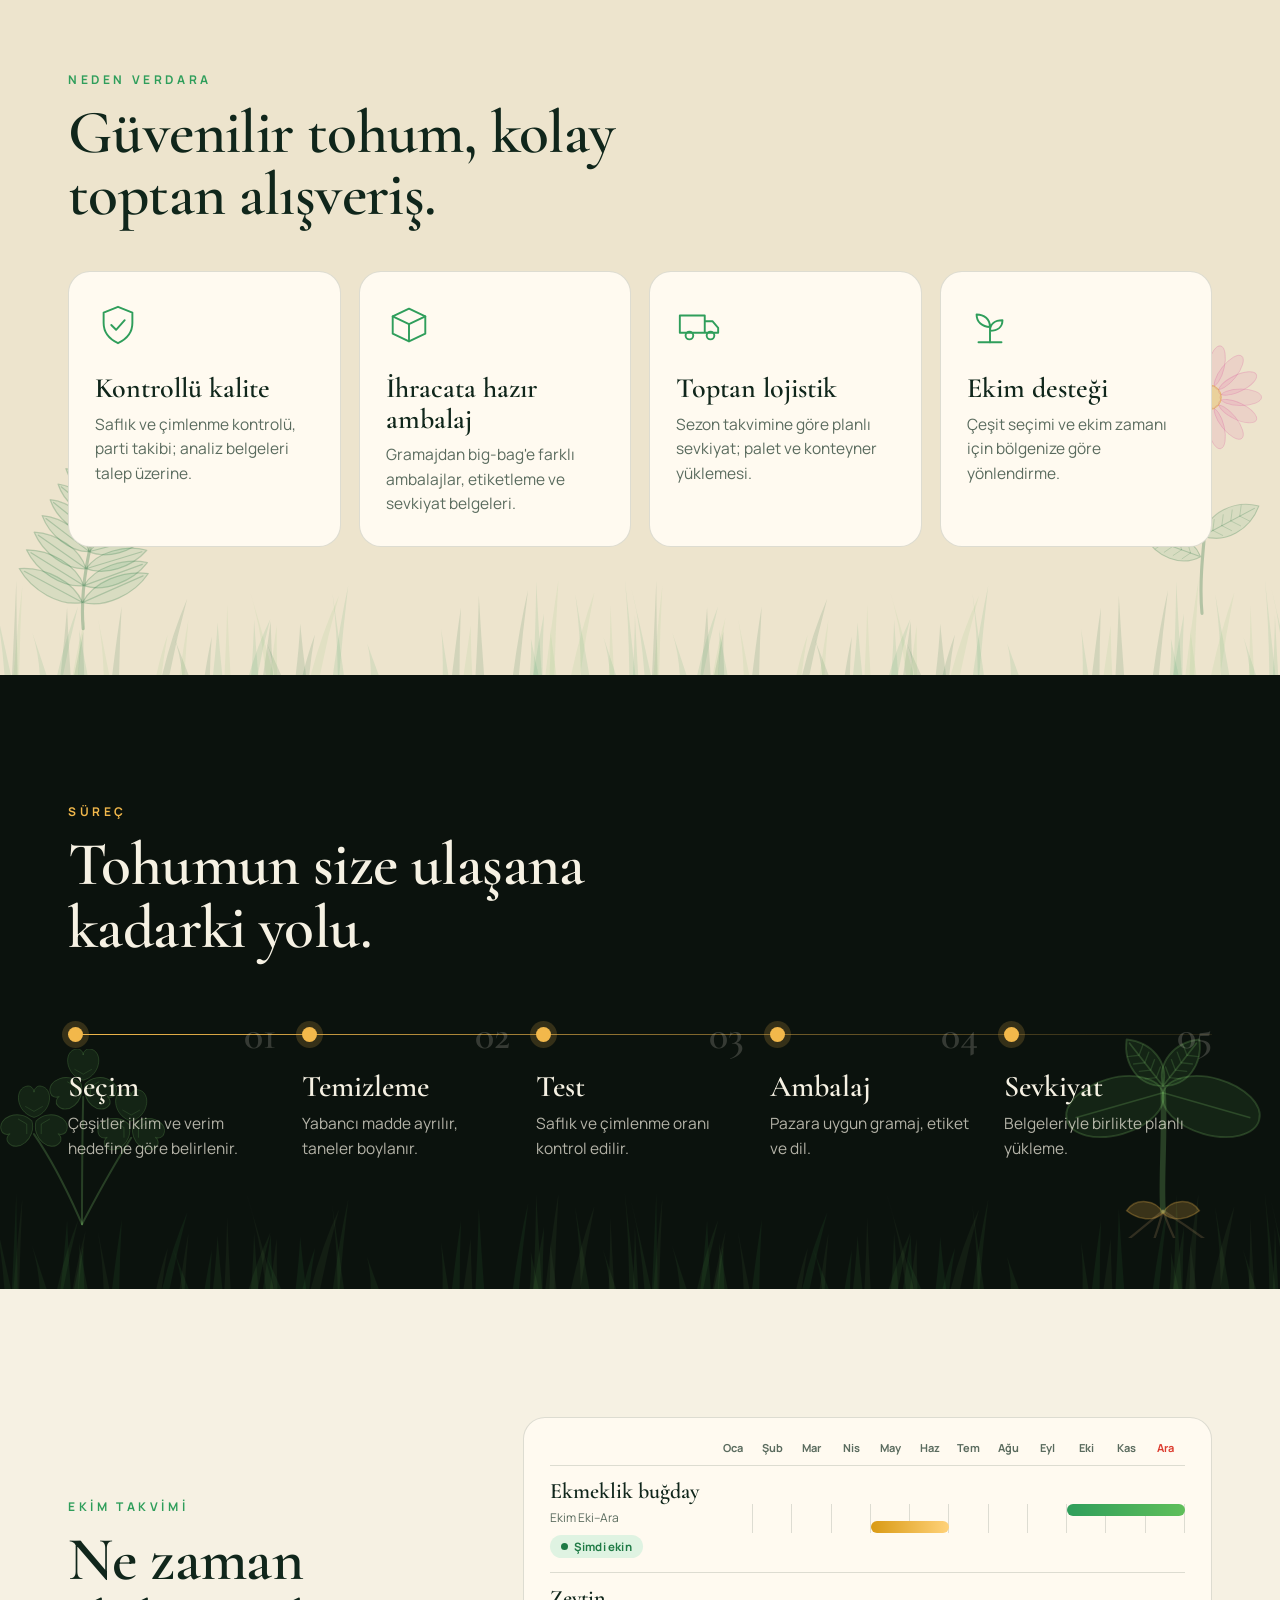
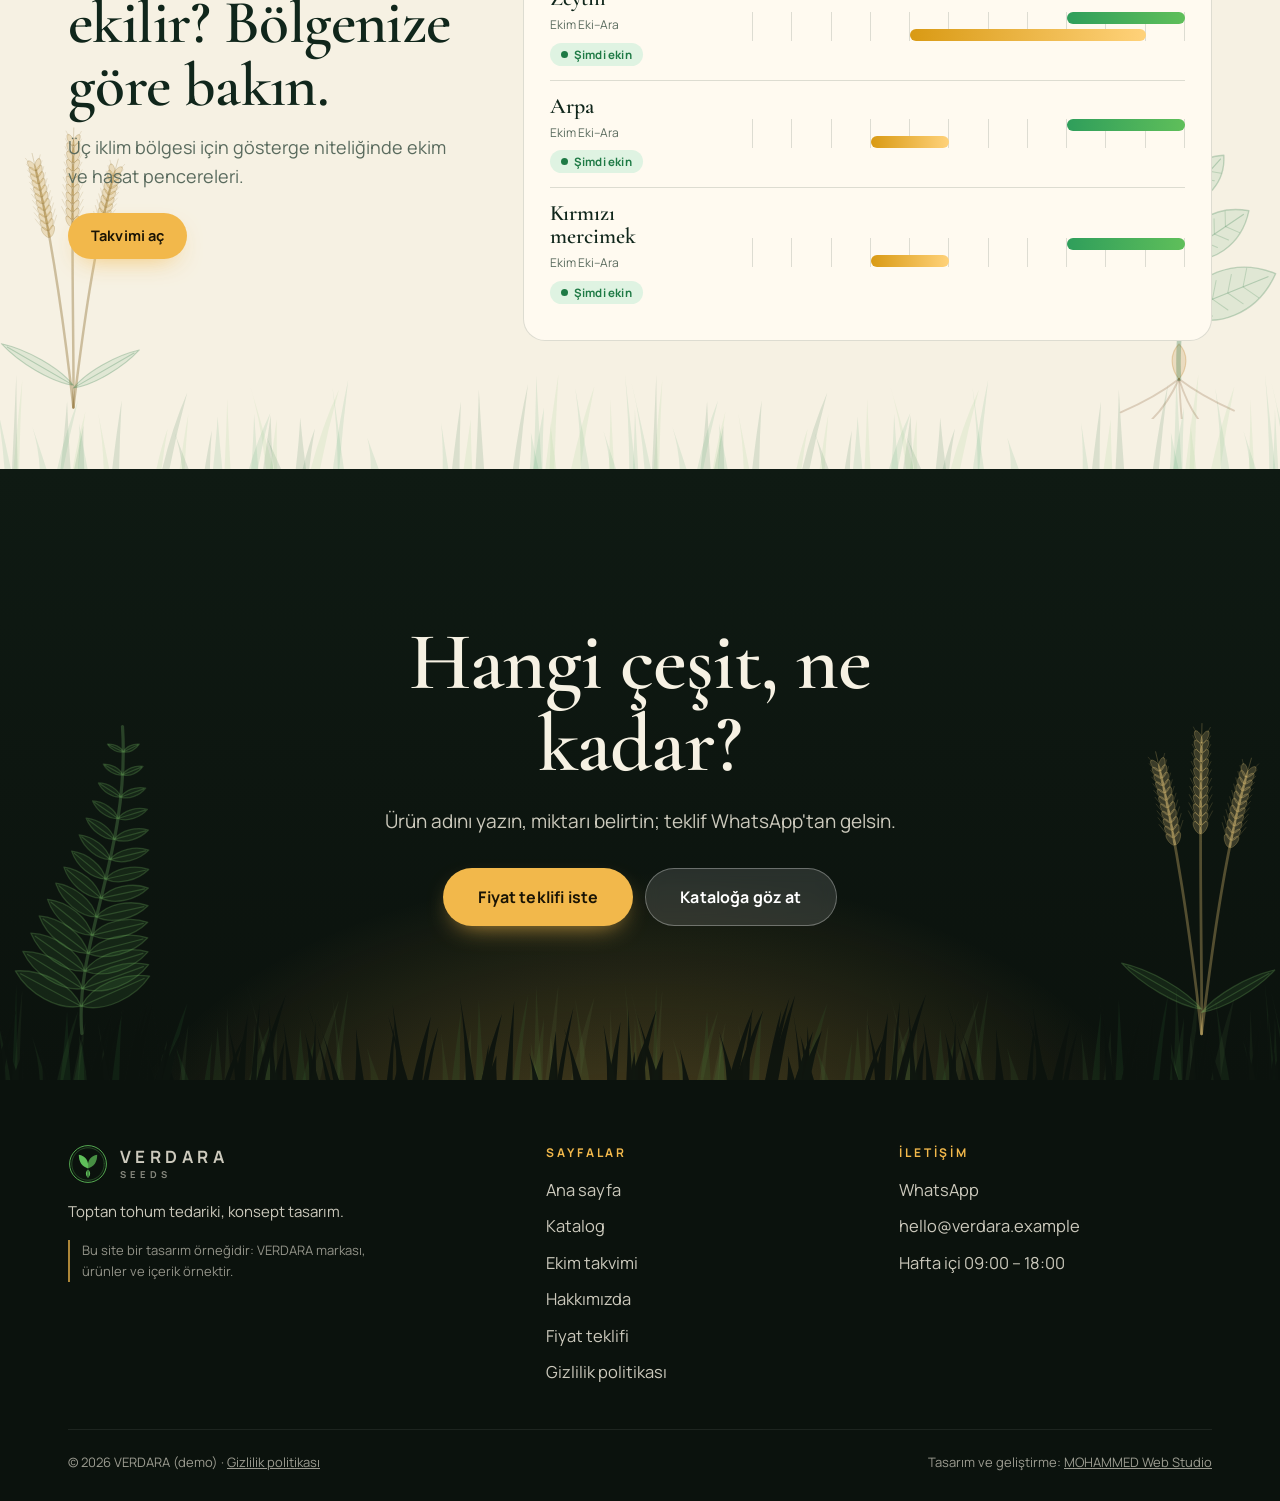
==== commit 72eb9789: "Hero back to the live 3D scene: lighter (lower resolution cap, fewer particles), released from memor" ====
--- a/index.html
+++ b/index.html
@@ -26,8 +26,7 @@
   <!-- ============ the seed story (scroll-driven 3D) ============ -->
   <section class="journey" id="journey" aria-label="VERDARA">
     <div class="stage" id="stage">
-      <picture class="hv-poster" id="hvPoster"><source media="(max-width: 760px)" srcset="assets/hero/poster-m.webp"><img src="assets/hero/poster.webp" width="1280" height="720" alt="" fetchpriority="high"></picture>
-      <video class="hv" id="hv" muted playsinline preload="none" disablepictureinpicture aria-hidden="true" tabindex="-1"></video>
+      <canvas id="gl" aria-hidden="true"></canvas>
       <div class="shade"></div>
       <div class="ch on" data-ch="0"><div class="k" data-i18n="j.c1.k"></div><h1 data-i18n="j.c1.t"></h1><p data-i18n="j.c1.p"></p></div>
       <div class="ch" data-ch="1"><div class="k" data-i18n="j.c2.k"></div><h2 data-i18n="j.c2.t"></h2><p data-i18n="j.c2.p"></p></div>
@@ -117,9 +116,6 @@
       <div class="acts"><button class="btn amber big" type="button" data-openquote data-i18n="h.cta.b1"></button><a class="btn glass big" href="catalog.html" data-i18n="h.cta.b2"></a></div>
     </div>
   </section>
-
-<!-- المشهد الثلاثي الأبعاد الحي (محفوظ، لا يُحذف): الكانفاس القديم للهيرو. الهيرو الآن فيديو. انظر js/archive/home-story-3d.js للتعليمات. -->
-<template id="scene3d-archive"><canvas id="gl" aria-hidden="true"></canvas></template>
 </main>
 
 <div id="ftr"></div>
--- a/css/style.css
+++ b/css/style.css
@@ -75,15 +75,10 @@
 body:not([data-page=home]) main{padding-top:var(--hh)}
 
 /* ============ hero: the seed story ============ */
-.journey{position:relative;height:520vh;background:var(--soil)}
+.journey{position:relative;height:330vh;background:var(--soil)}
 .stage{position:sticky;top:0;height:100vh;height:100lvh;overflow:hidden;background:linear-gradient(180deg,var(--sky1,#05080a),var(--sky2,#0b100d))}
 .stage canvas{position:absolute;inset:0;width:100%;height:100%;display:block;opacity:0;transition:opacity .9s ease}
 .stage.live canvas{opacity:1}
-.stage .hv,.stage .hv-poster{position:absolute;inset:0;width:100%;height:100%;display:block;object-fit:cover}
-.stage .hv-poster img{width:100%;height:100%;object-fit:cover;display:block}
-.stage .hv-poster{z-index:1;pointer-events:none;transition:opacity .9s ease .1s}.stage .hv{z-index:0}
-.stage.on3d .hv-poster{opacity:0}
-.no3d .stage .hv,.no3d .stage .hv-poster{display:none}
 .shade{position:absolute;inset:0;pointer-events:none;background:linear-gradient(90deg,rgba(6,10,8,.74) 0%,rgba(6,10,8,.34) 38%,transparent 62%),radial-gradient(130% 100% at 62% 48%,transparent 56%,rgba(0,0,0,.42))}
 .ch{position:absolute;inset-inline-start:var(--pad);bottom:calc(13vh + var(--tb,0px));max-width:min(580px,88vw);color:#f6f1e3;opacity:0;transform:translateY(26px);transition:opacity .55s ease,transform .7s cubic-bezier(.2,.7,.2,1);pointer-events:none;text-shadow:0 2px 24px rgba(0,0,0,.35)}
 .ch.on{opacity:1;transform:none;pointer-events:auto}
@@ -373,7 +368,7 @@
 }
 @media (max-width:640px){
   :root{--hh:64px}
-  .journey{height:520vh}
+  .journey{height:300vh}
   .ch{bottom:calc(11vh + var(--tb,0px))}
   .dots{display:none}
   .hq span{display:none}.hq{padding:0 14px}.hq .cnt{margin:0}
@@ -645,3 +640,6 @@
 .ch.on{visibility:visible;transition-delay:0s}
 .no3d .ch{visibility:visible}
 .skip:not(:focus){clip-path:inset(50%);inset-block-start:-120px}
+
+/* weak device (home.js → deviceTier = weak): the hero is one still screen with the first headline, so the first scroll leaves it */
+.weak3d .ch[data-ch]:not([data-ch="0"]){display:none}
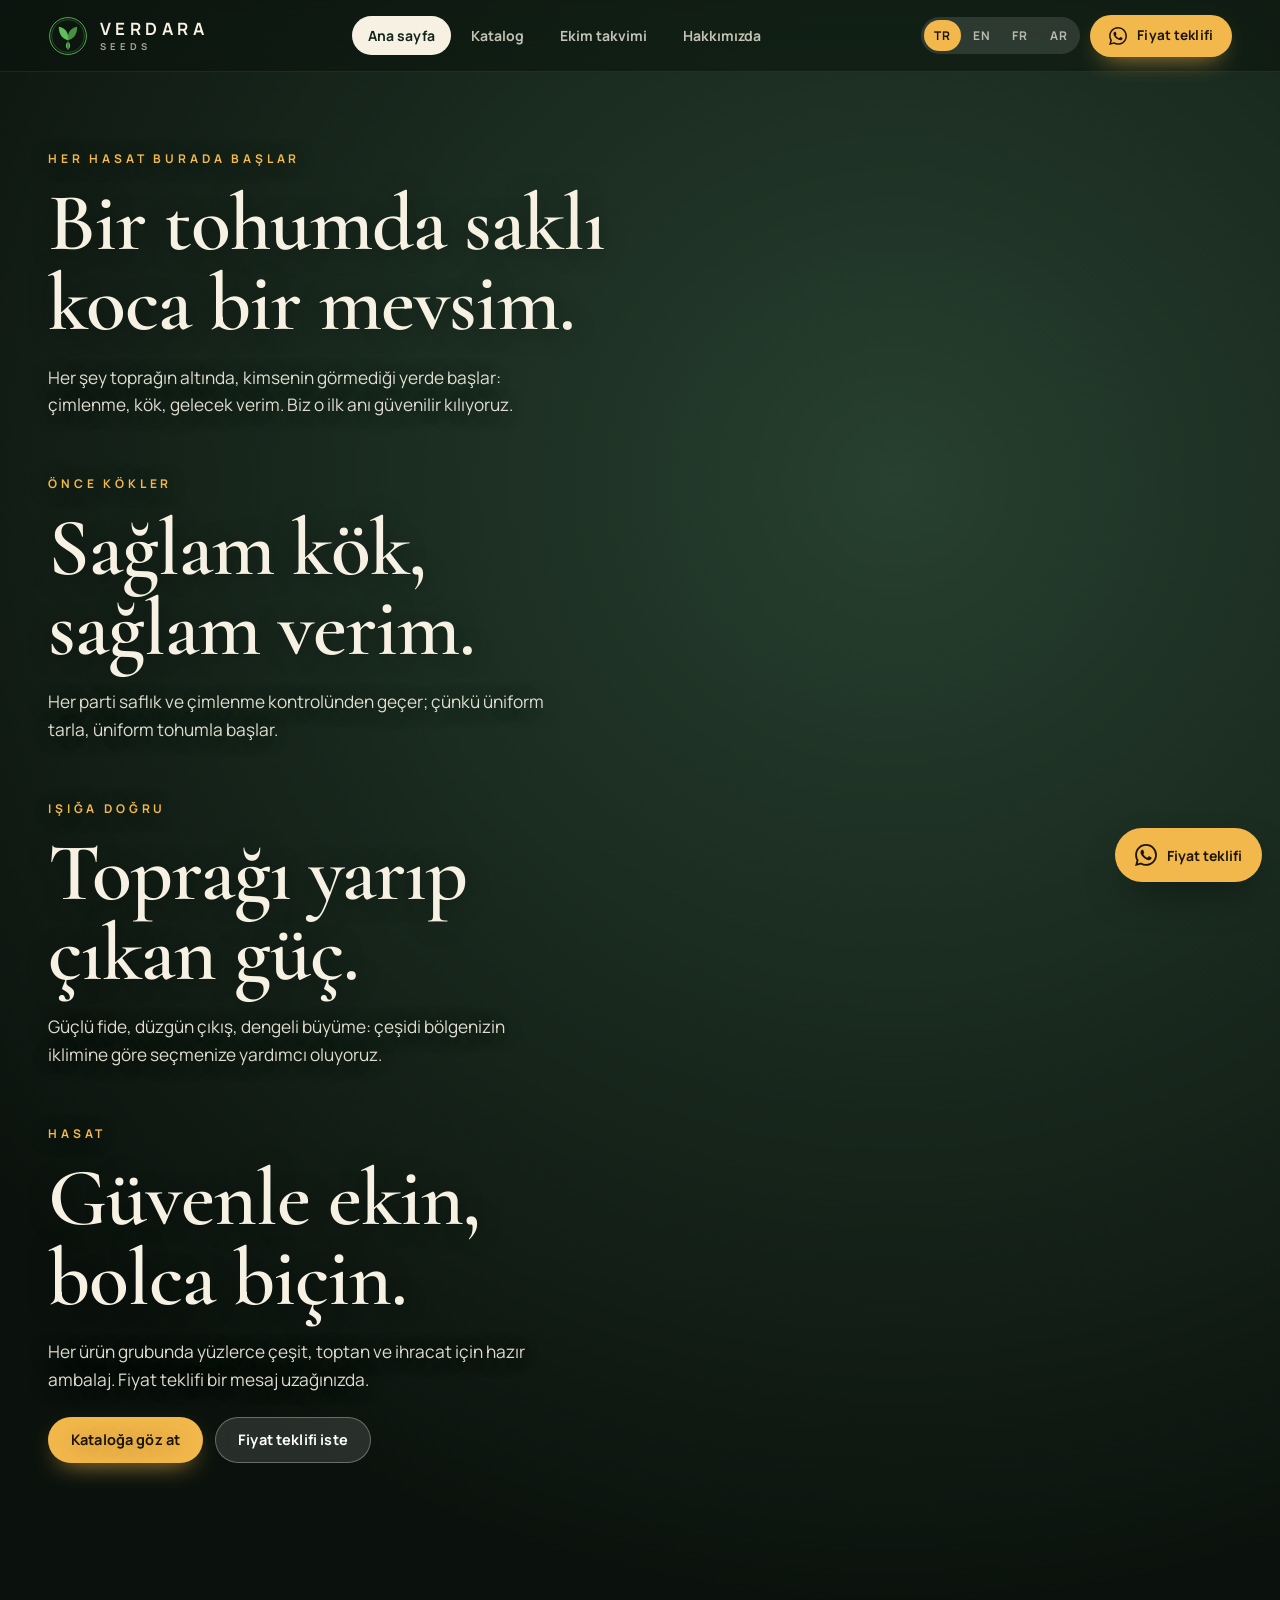
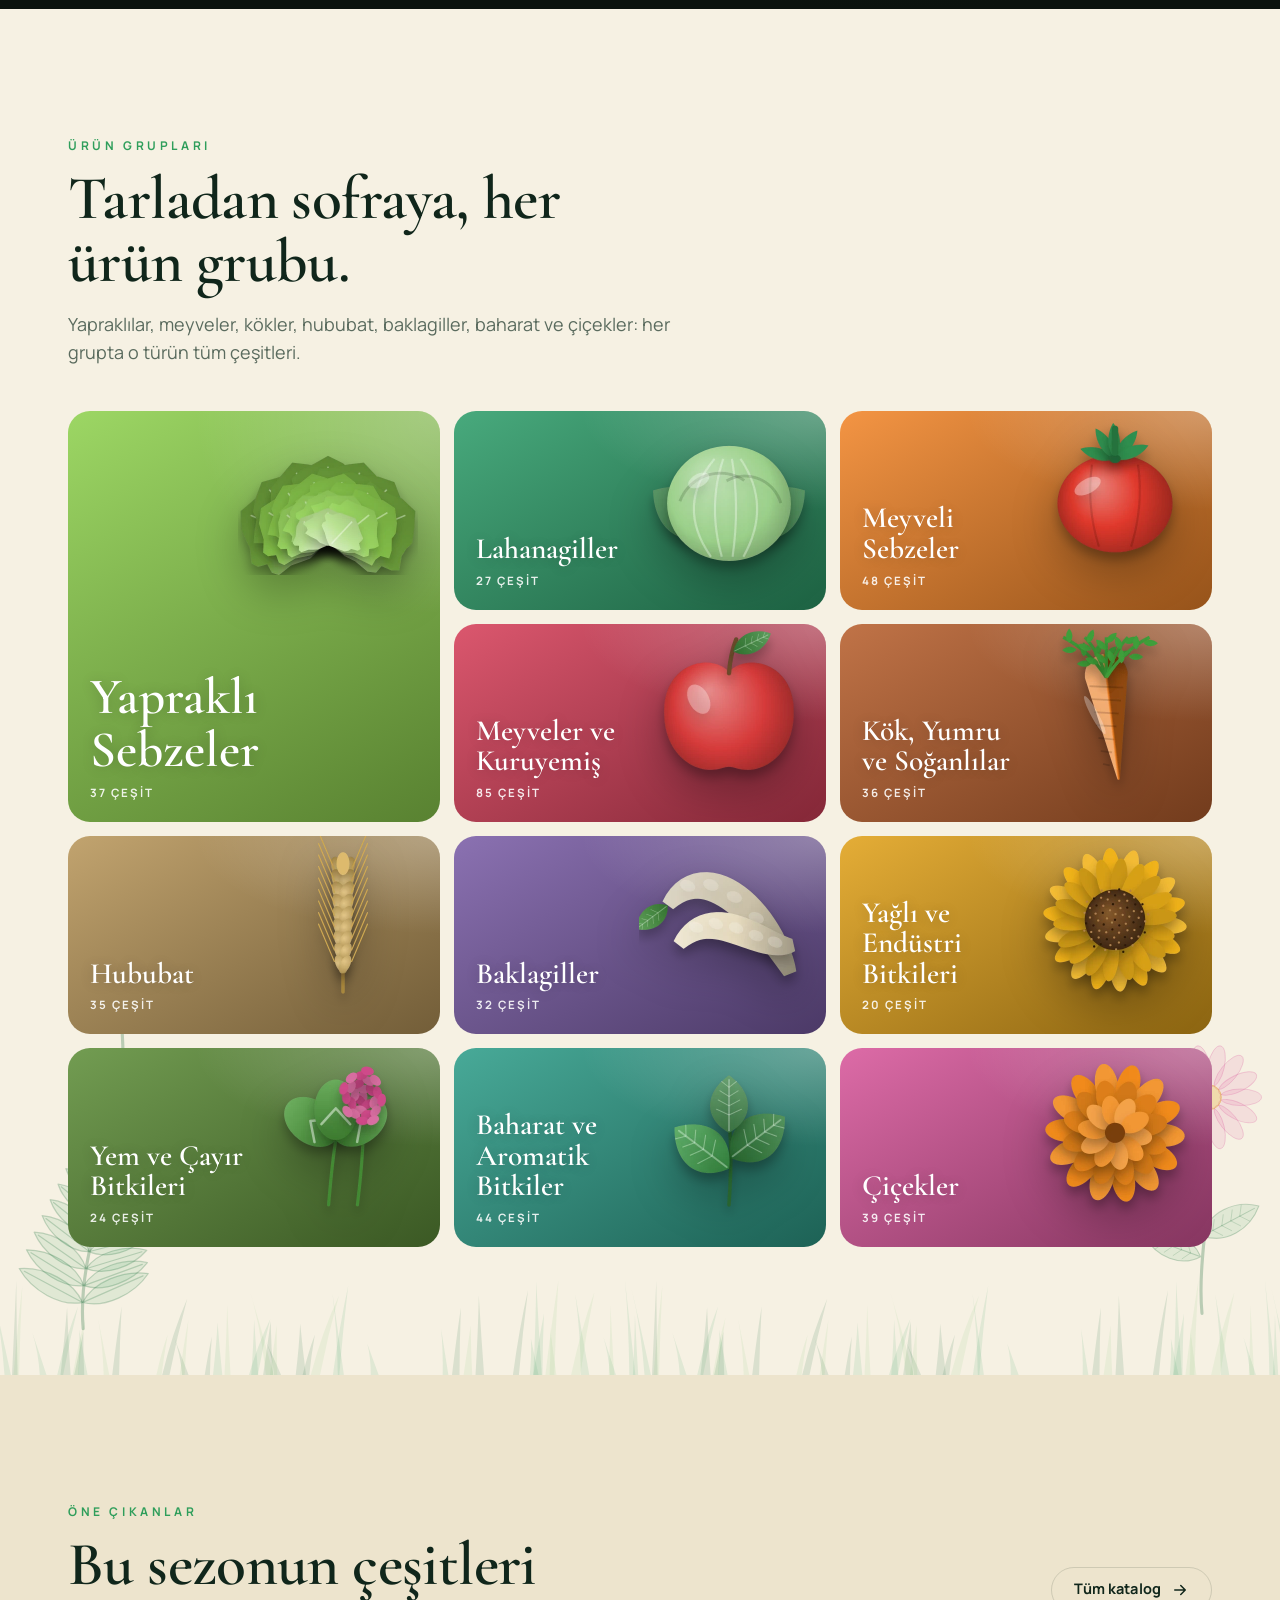
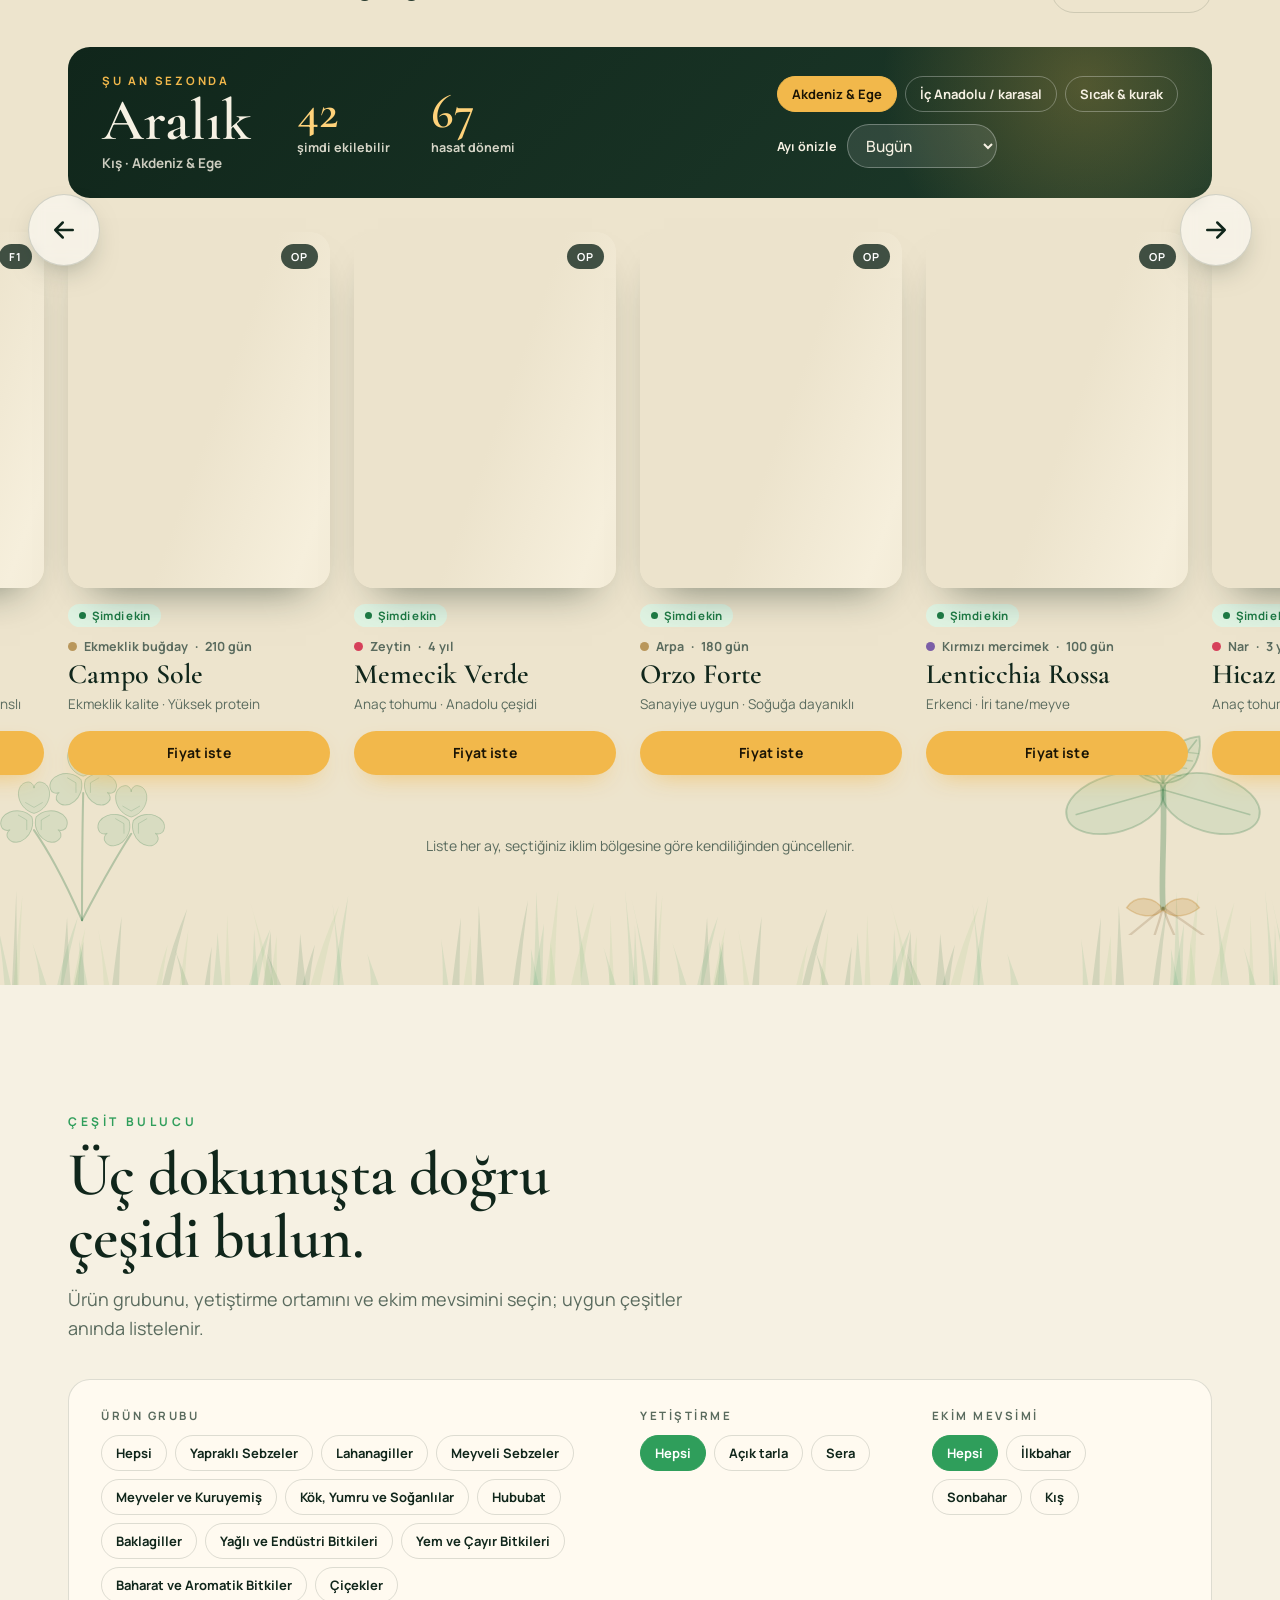
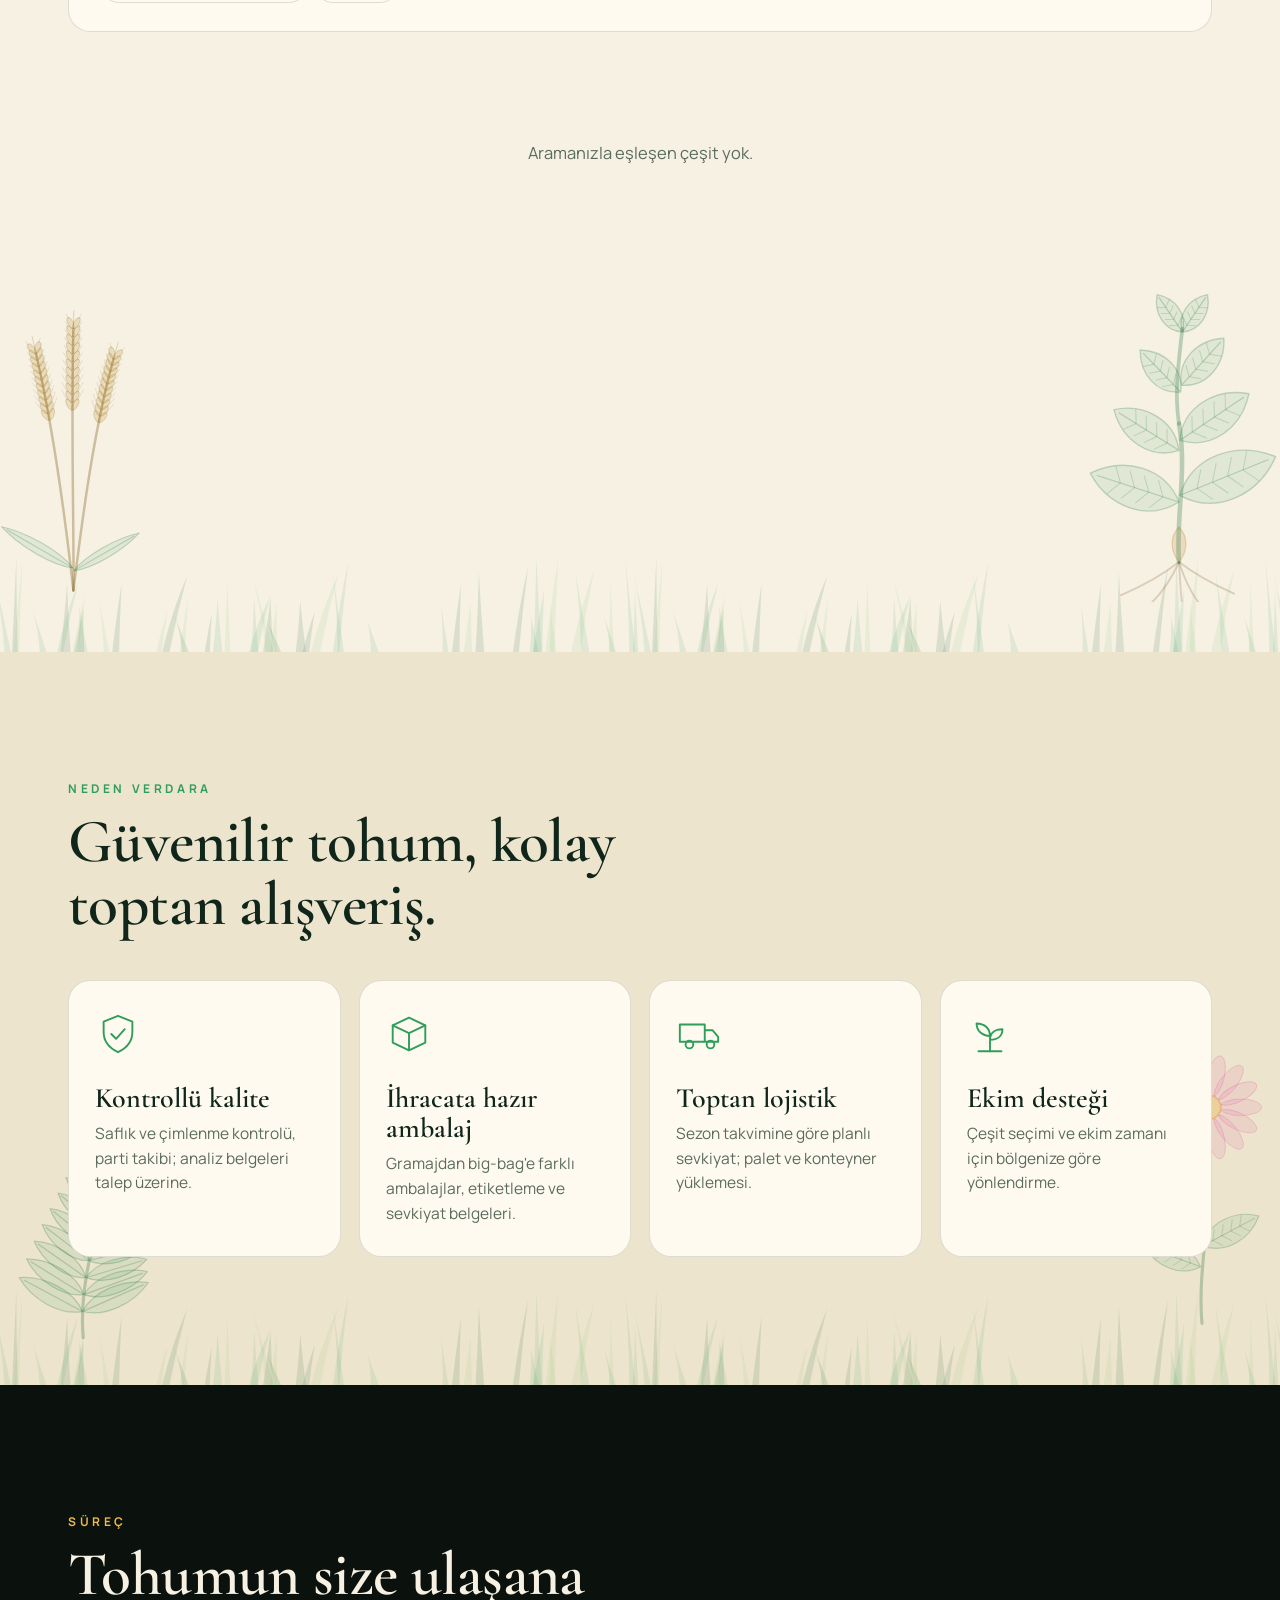
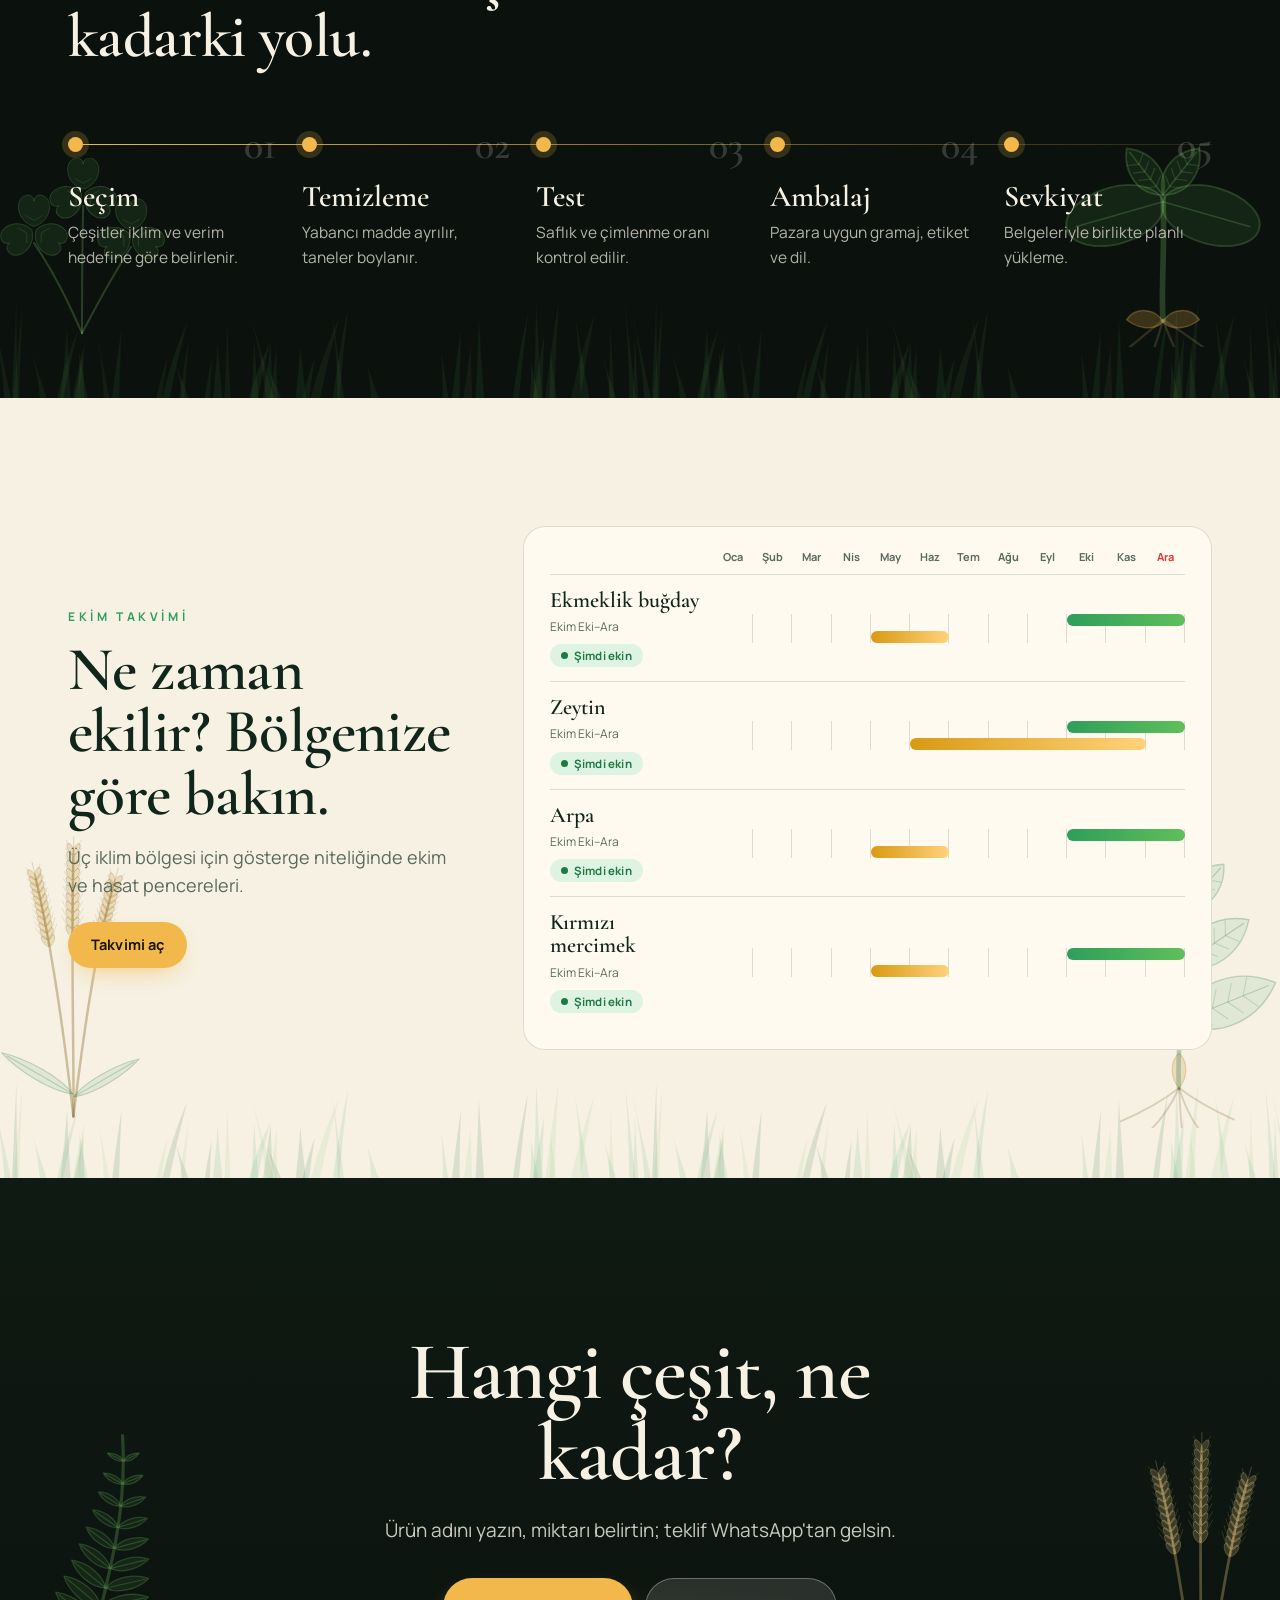
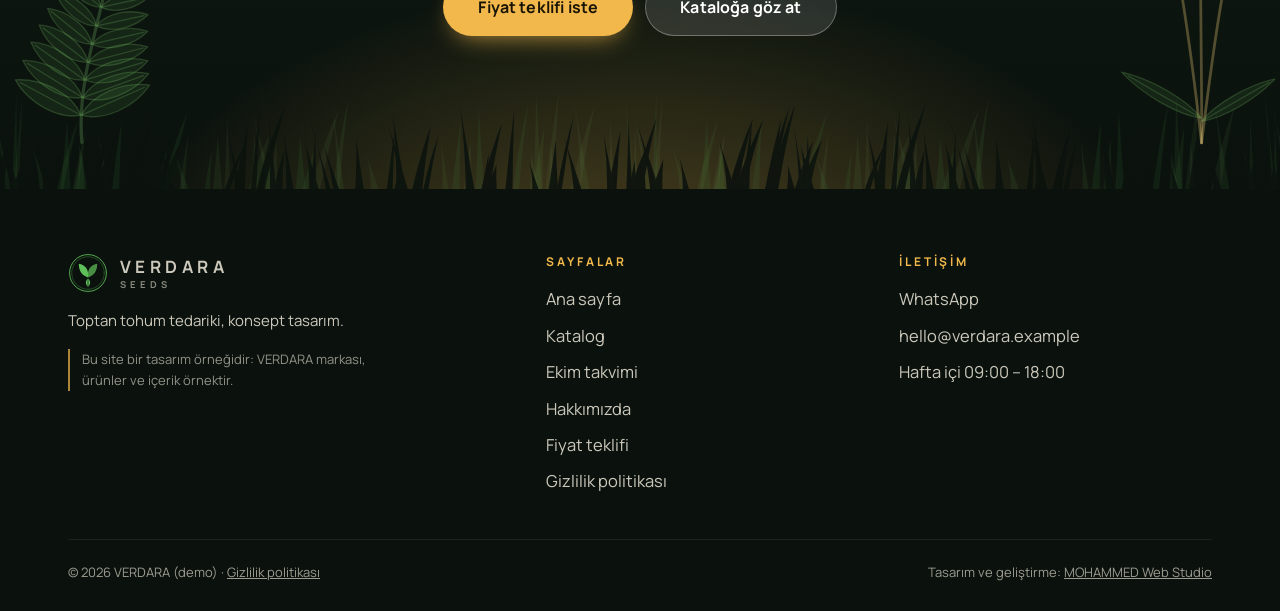
==== commit 31fc31bb: "Hero as a four-stop video: eight short clips per device (forward and reversed) played on one canvas," ====
--- a/index.html
+++ b/index.html
@@ -26,7 +26,8 @@
   <!-- ============ the seed story (scroll-driven 3D) ============ -->
   <section class="journey" id="journey" aria-label="VERDARA">
     <div class="stage" id="stage">
-      <canvas id="gl" aria-hidden="true"></canvas>
+      <picture class="hv-poster" id="hvPoster"><source media="(max-width: 760px)" srcset="assets/hero/poster-m.webp"><img src="assets/hero/poster.webp" width="1280" height="720" alt="" fetchpriority="high"></picture>
+      <video class="hv" id="hv" muted playsinline preload="none" disablepictureinpicture aria-hidden="true" tabindex="-1"></video>
       <div class="shade"></div>
       <div class="ch on" data-ch="0"><div class="k" data-i18n="j.c1.k"></div><h1 data-i18n="j.c1.t"></h1><p data-i18n="j.c1.p"></p></div>
       <div class="ch" data-ch="1"><div class="k" data-i18n="j.c2.k"></div><h2 data-i18n="j.c2.t"></h2><p data-i18n="j.c2.p"></p></div>
@@ -116,6 +117,9 @@
       <div class="acts"><button class="btn amber big" type="button" data-openquote data-i18n="h.cta.b1"></button><a class="btn glass big" href="catalog.html" data-i18n="h.cta.b2"></a></div>
     </div>
   </section>
+
+<!-- المشهد الثلاثي الأبعاد الحي (محفوظ، لا يُحذف): الكانفاس القديم للهيرو. الهيرو الآن فيديو. انظر js/archive/home-story-3d.js للتعليمات. -->
+<template id="scene3d-archive"><canvas id="gl" aria-hidden="true"></canvas></template>
 </main>
 
 <div id="ftr"></div>
--- a/css/style.css
+++ b/css/style.css
@@ -75,10 +75,15 @@
 body:not([data-page=home]) main{padding-top:var(--hh)}
 
 /* ============ hero: the seed story ============ */
-.journey{position:relative;height:330vh;background:var(--soil)}
+.journey{position:relative;height:520vh;background:var(--soil)}
 .stage{position:sticky;top:0;height:100vh;height:100lvh;overflow:hidden;background:linear-gradient(180deg,var(--sky1,#05080a),var(--sky2,#0b100d))}
 .stage canvas{position:absolute;inset:0;width:100%;height:100%;display:block;opacity:0;transition:opacity .9s ease}
 .stage.live canvas{opacity:1}
+.stage .hv,.stage .hv-poster{position:absolute;inset:0;width:100%;height:100%;display:block;object-fit:cover}
+.stage .hv-poster img{width:100%;height:100%;object-fit:cover;display:block}
+.stage .hv-poster{z-index:1;pointer-events:none;transition:opacity .9s ease .1s}.stage .hv{z-index:0}
+.stage.on3d .hv-poster{opacity:0}
+.no3d .stage .hv,.no3d .stage .hv-poster{display:none}
 .shade{position:absolute;inset:0;pointer-events:none;background:linear-gradient(90deg,rgba(6,10,8,.74) 0%,rgba(6,10,8,.34) 38%,transparent 62%),radial-gradient(130% 100% at 62% 48%,transparent 56%,rgba(0,0,0,.42))}
 .ch{position:absolute;inset-inline-start:var(--pad);bottom:calc(13vh + var(--tb,0px));max-width:min(580px,88vw);color:#f6f1e3;opacity:0;transform:translateY(26px);transition:opacity .55s ease,transform .7s cubic-bezier(.2,.7,.2,1);pointer-events:none;text-shadow:0 2px 24px rgba(0,0,0,.35)}
 .ch.on{opacity:1;transform:none;pointer-events:auto}
@@ -368,7 +373,7 @@
 }
 @media (max-width:640px){
   :root{--hh:64px}
-  .journey{height:300vh}
+  .journey{height:520vh}
   .ch{bottom:calc(11vh + var(--tb,0px))}
   .dots{display:none}
   .hq span{display:none}.hq{padding:0 14px}.hq .cnt{margin:0}
@@ -640,6 +645,3 @@
 .ch.on{visibility:visible;transition-delay:0s}
 .no3d .ch{visibility:visible}
 .skip:not(:focus){clip-path:inset(50%);inset-block-start:-120px}
-
-/* weak device (home.js → deviceTier = weak): the hero is one still screen with the first headline, so the first scroll leaves it */
-.weak3d .ch[data-ch]:not([data-ch="0"]){display:none}
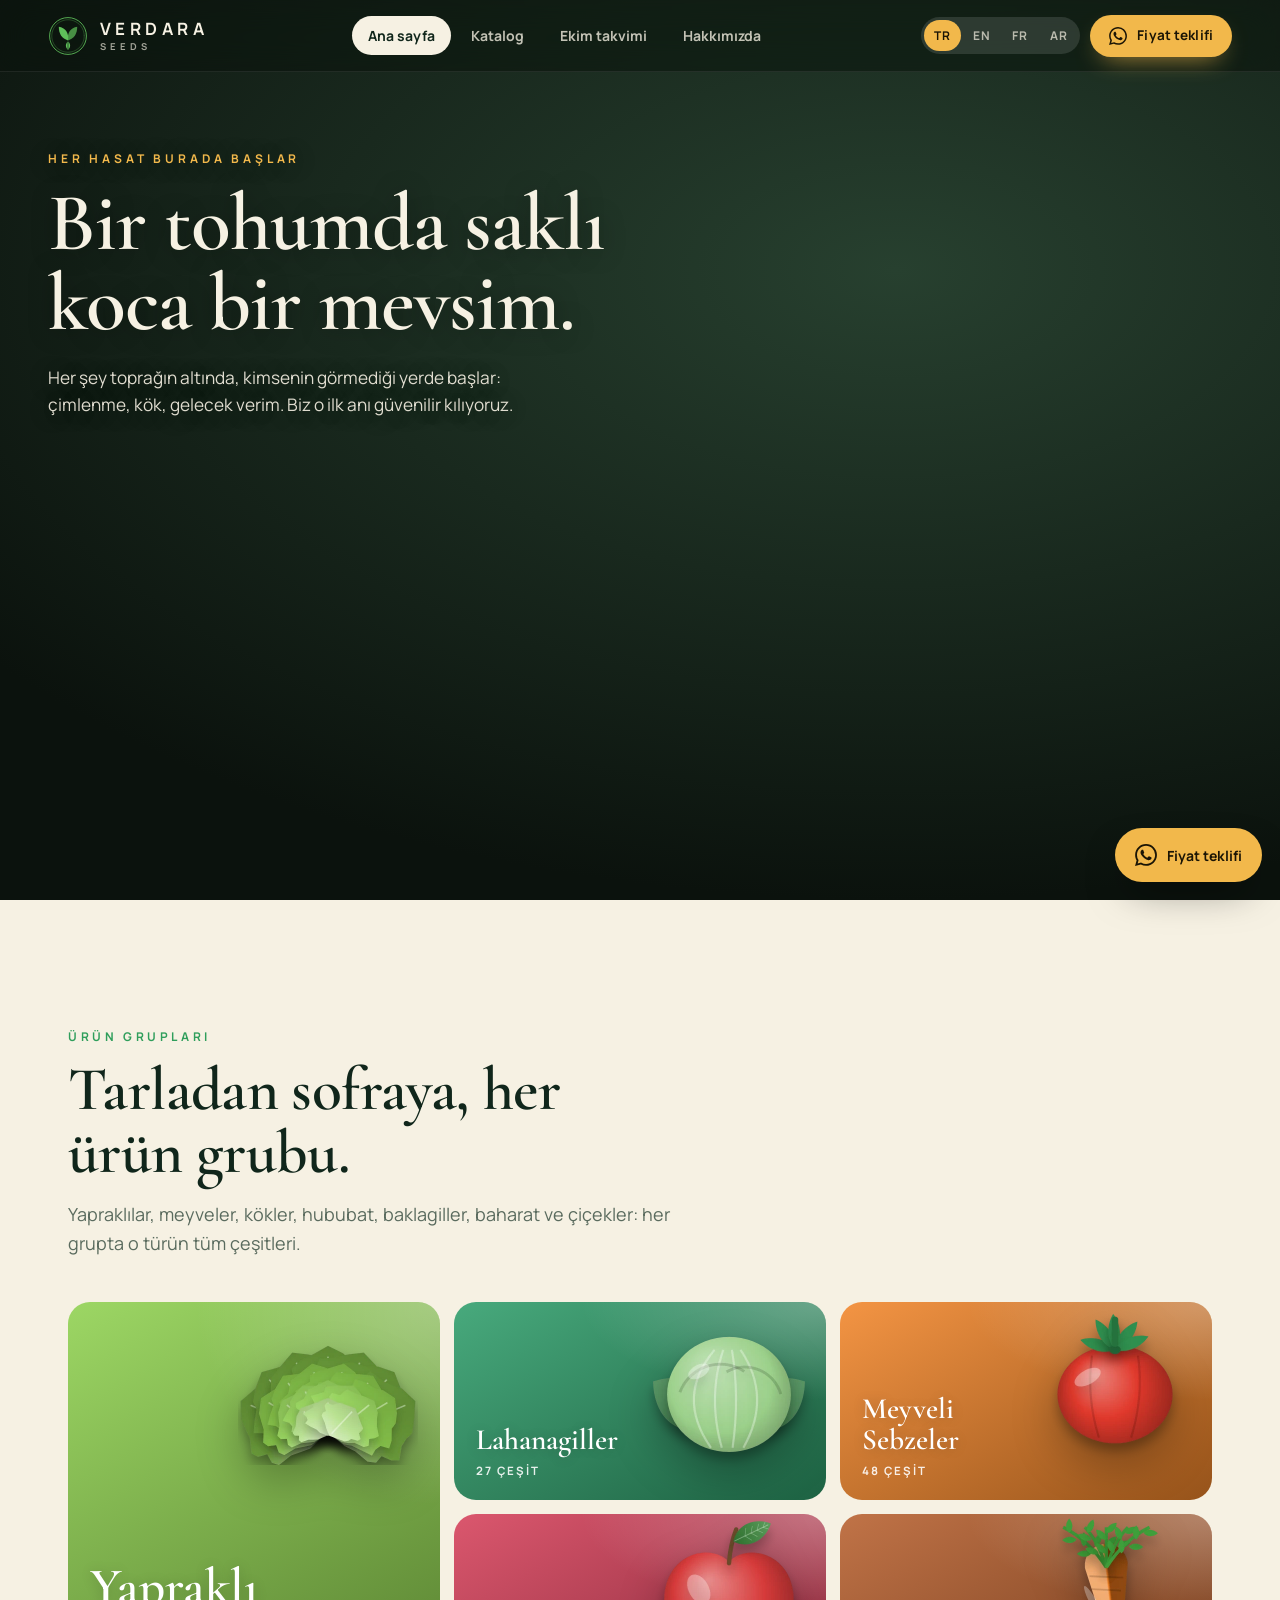
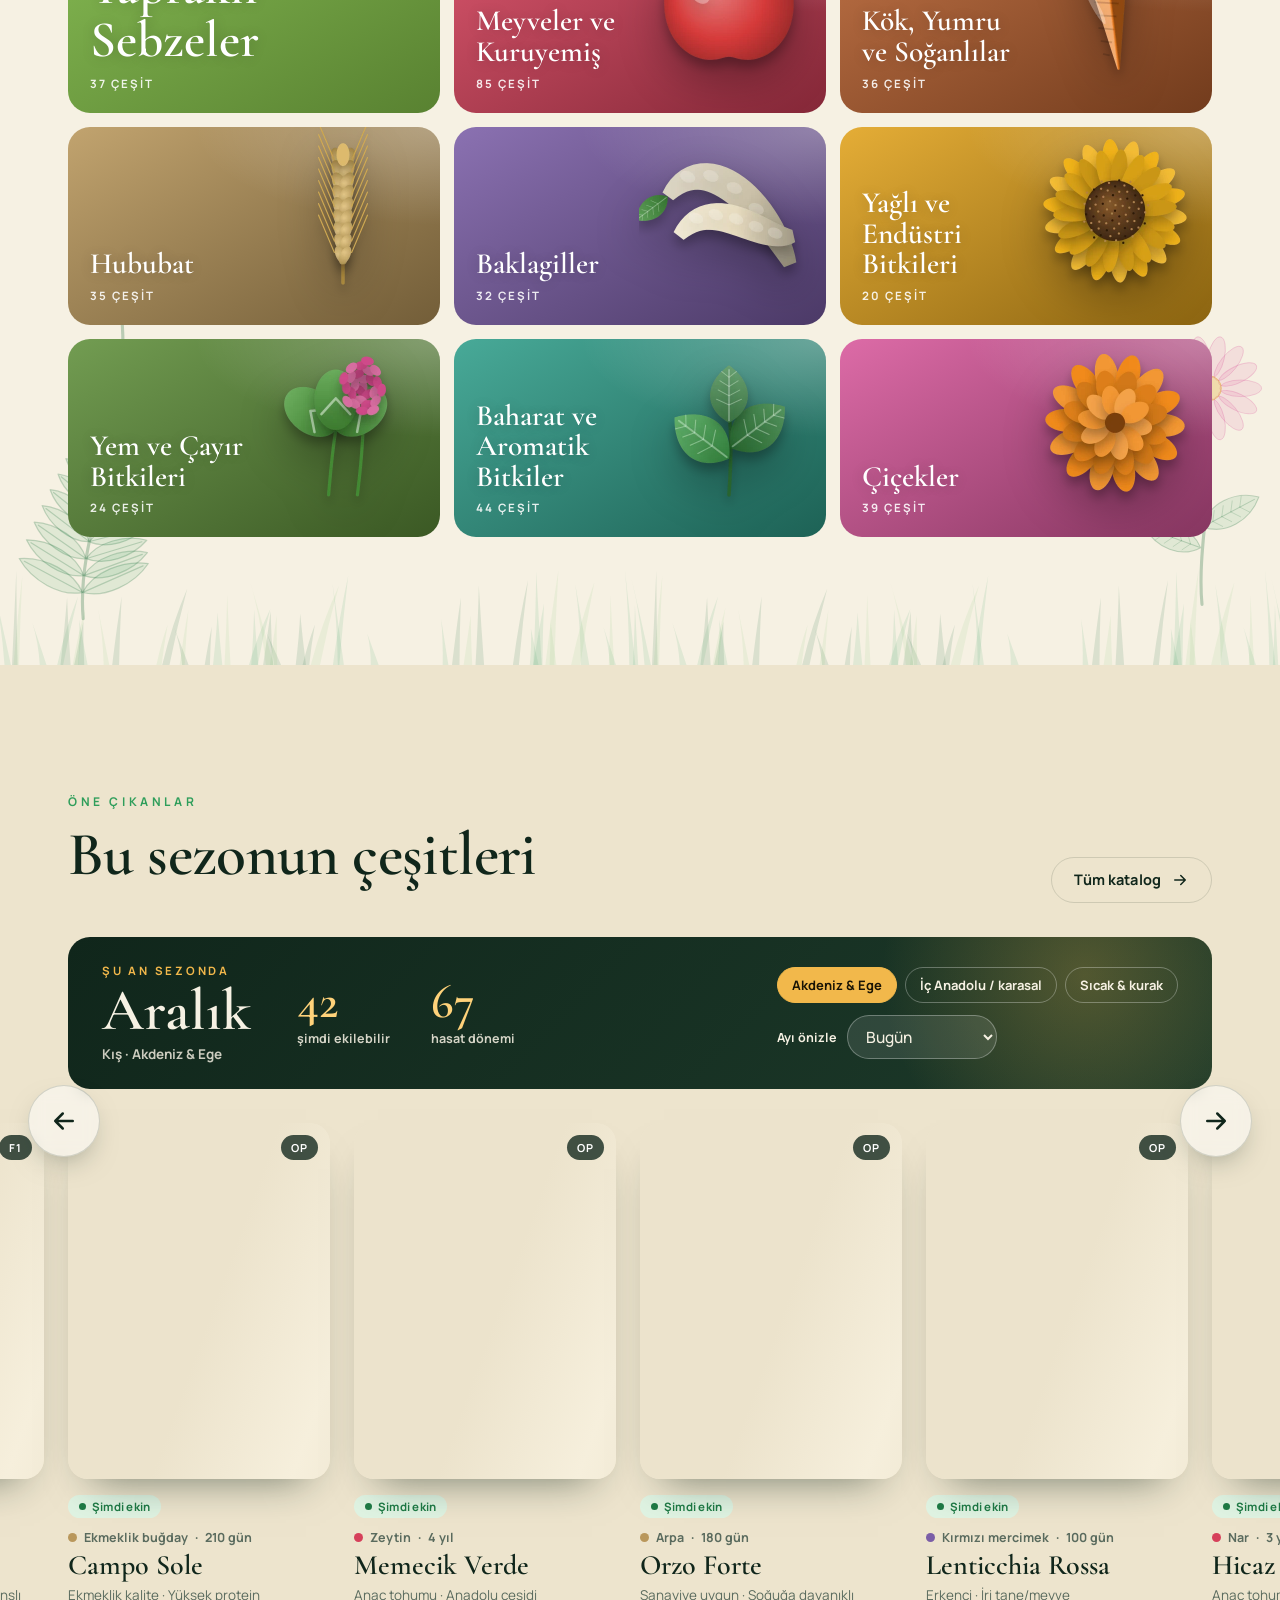
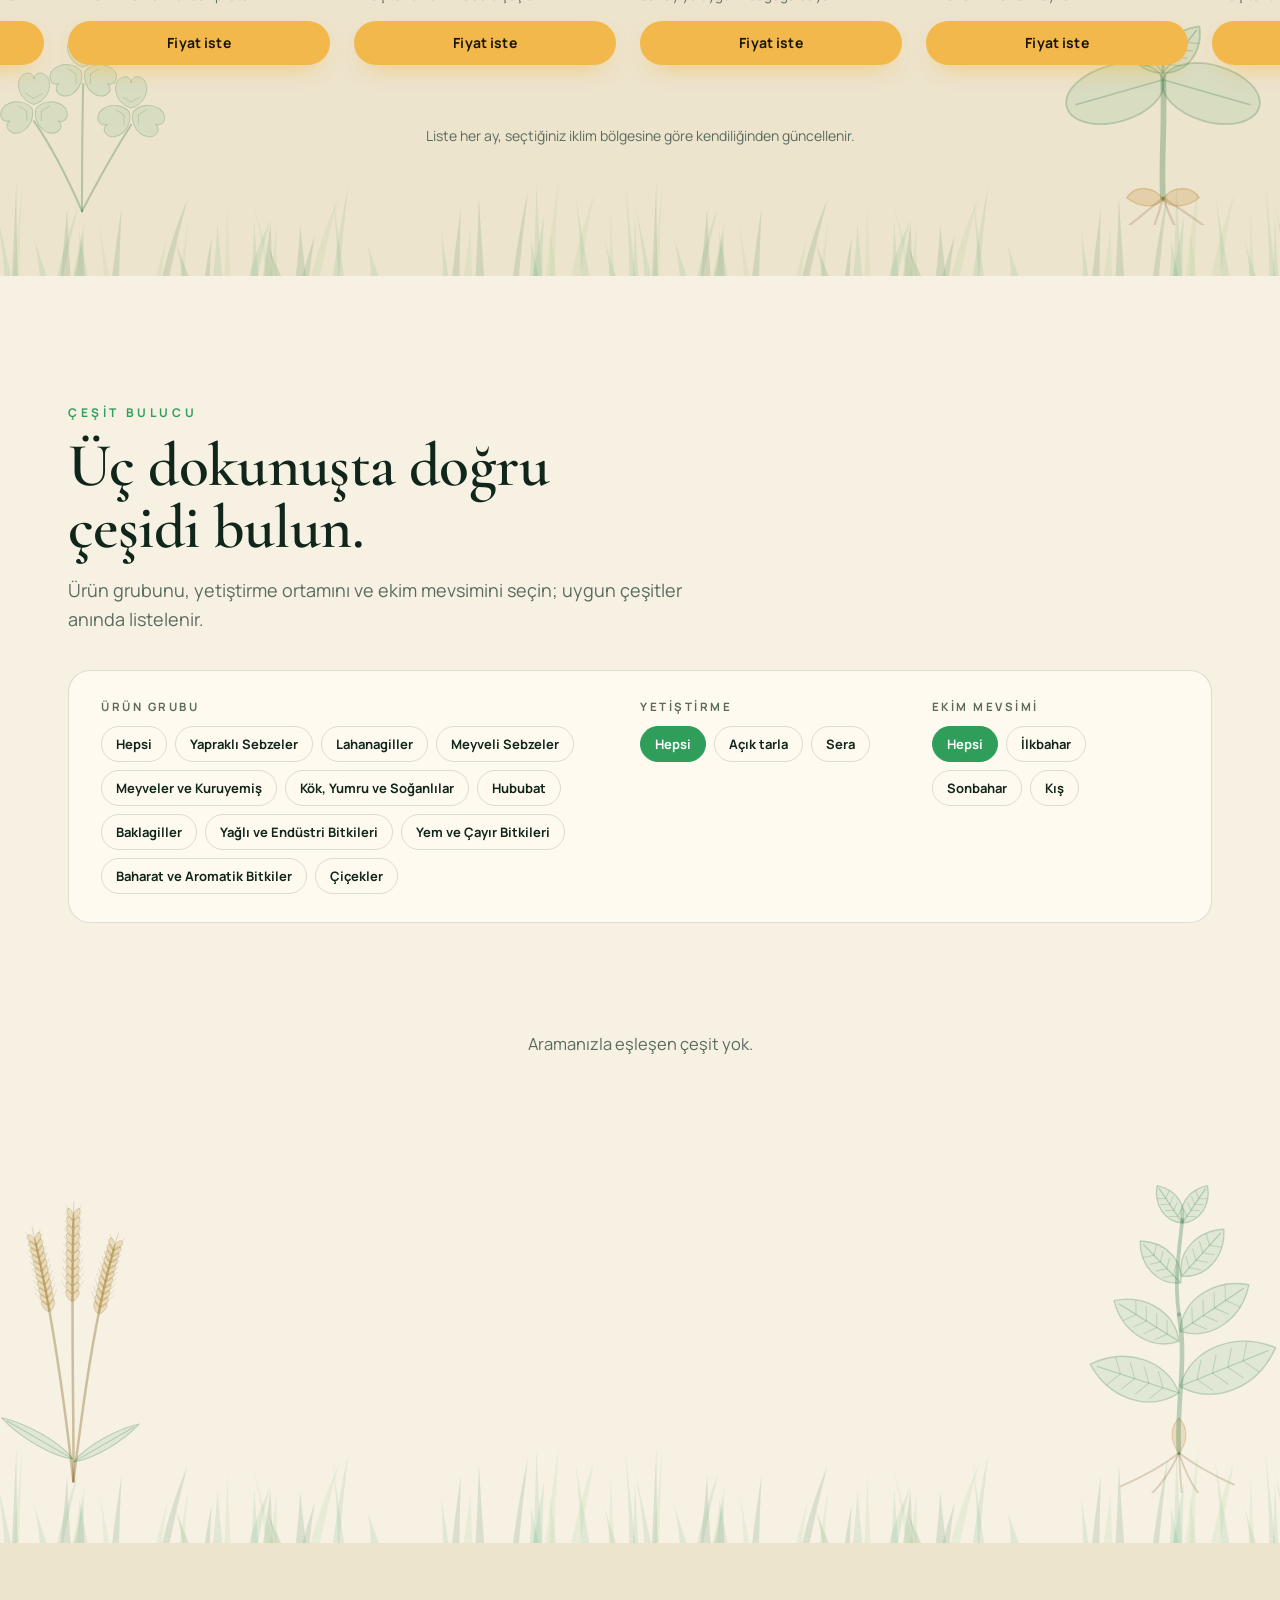
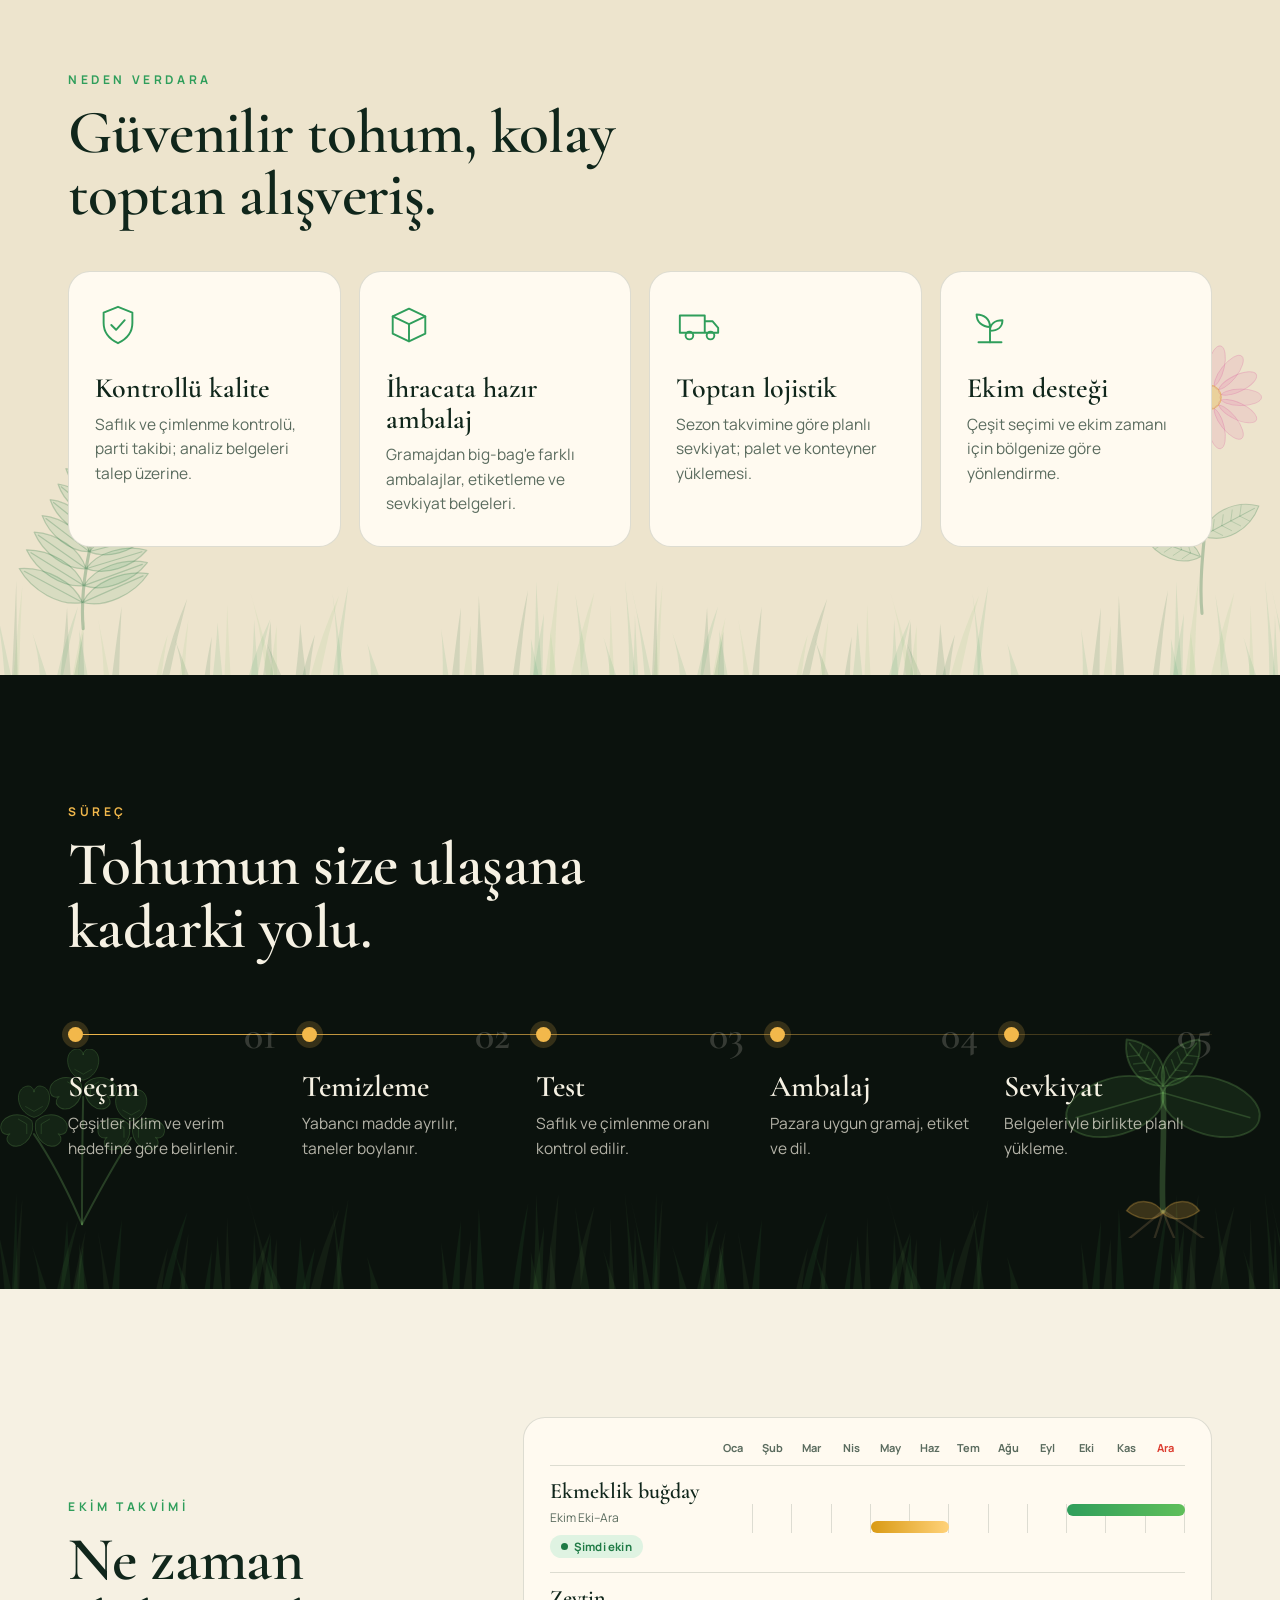
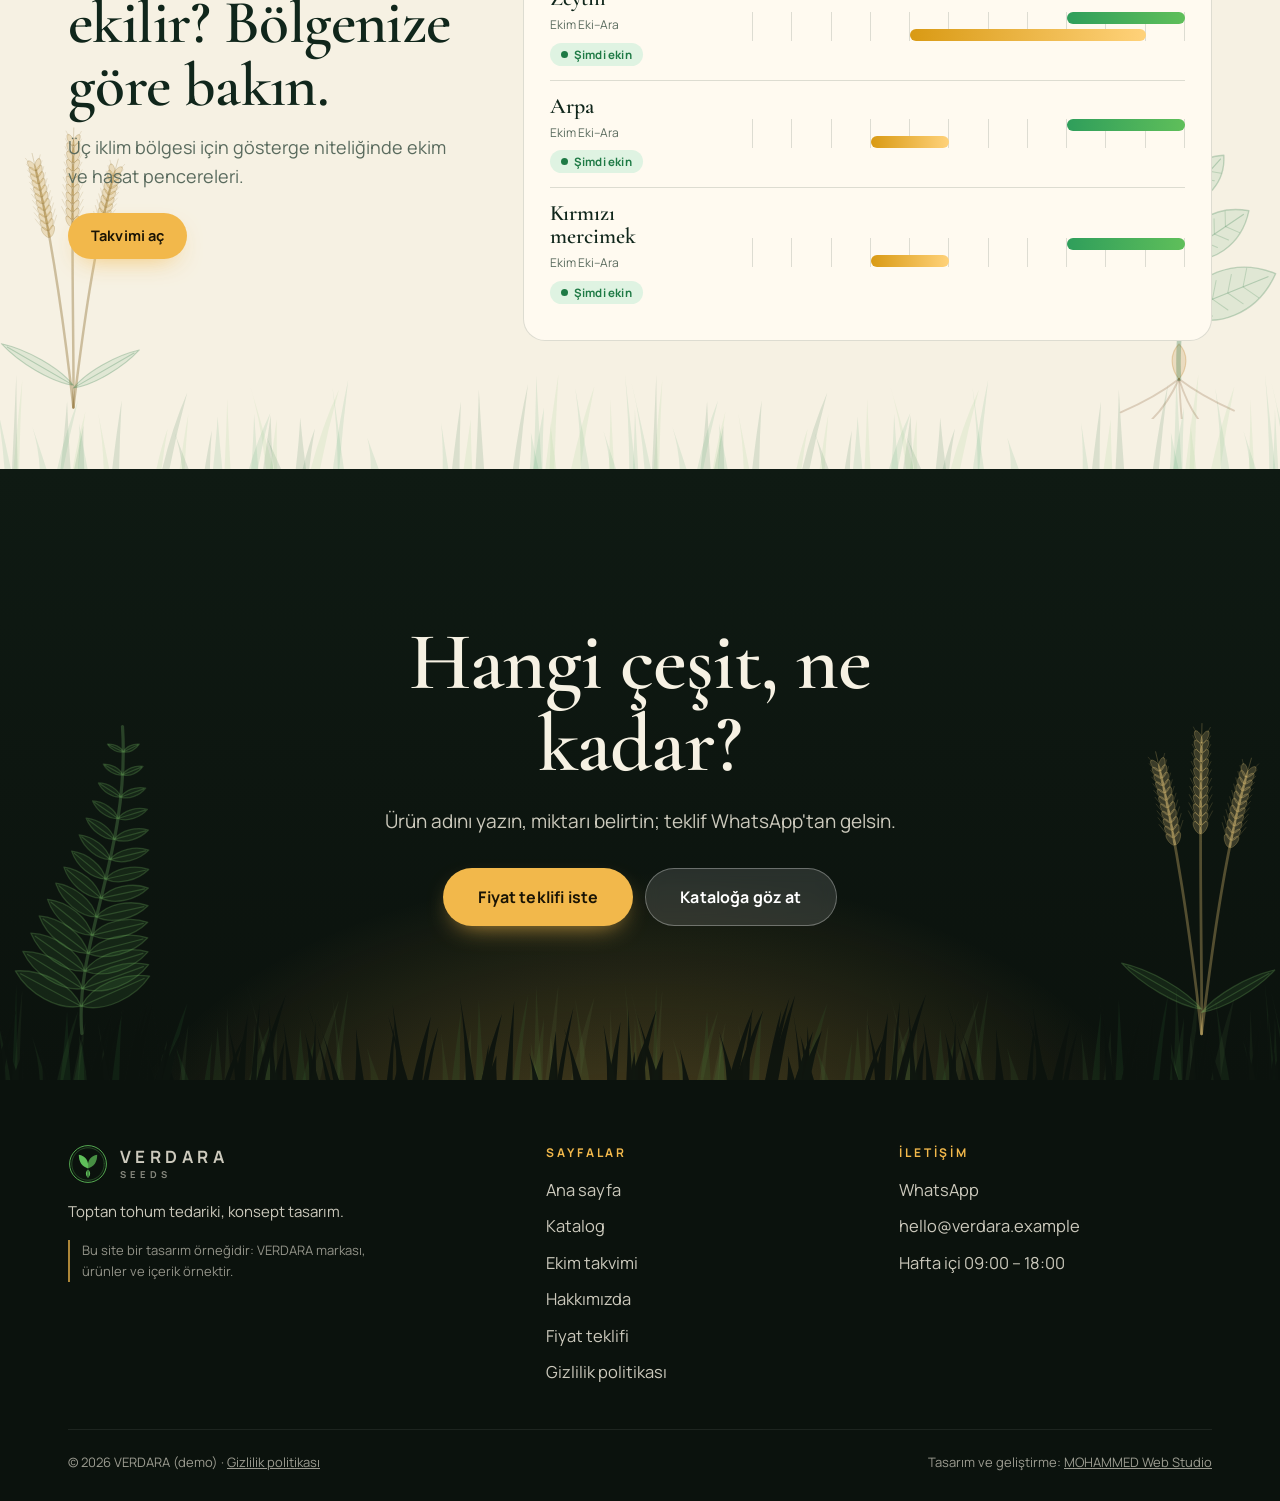
==== commit f5cafe8b: "Hero is one screen with a 15 s constant-speed looping video (no stops, repeats without a cut), plays" ====
--- a/index.html
+++ b/index.html
@@ -24,7 +24,7 @@
 
 <main id="main">
   <!-- ============ the seed story (scroll-driven 3D) ============ -->
-  <section class="journey" id="journey" aria-label="VERDARA">
+  <section class="journey one" id="journey" aria-label="VERDARA">
     <div class="stage" id="stage">
       <picture class="hv-poster" id="hvPoster"><source media="(max-width: 760px)" srcset="assets/hero/poster-m.webp"><img src="assets/hero/poster.webp" width="1280" height="720" alt="" fetchpriority="high"></picture>
       <video class="hv" id="hv" muted playsinline preload="none" disablepictureinpicture aria-hidden="true" tabindex="-1"></video>
--- a/css/style.css
+++ b/css/style.css
@@ -645,3 +645,8 @@
 .ch.on{visibility:visible;transition-delay:0s}
 .no3d .ch{visibility:visible}
 .skip:not(:focus){clip-path:inset(50%);inset-block-start:-120px}
+
+/* الهيرو شاشة واحدة: الفيديو الدائر خلف العنوان الأول فقط (بلا قصة مثبّتة بالتمرير) */
+.journey.one { height: auto; }
+.journey.one .stage { position: relative; height: 100vh; height: 100svh; min-height: 560px; }
+.journey.one .ch[data-ch]:not([data-ch="0"]), .journey.one .dots, .journey.one .scrollhint, .journey.one .hint, .journey.one .skipj { display: none; }
